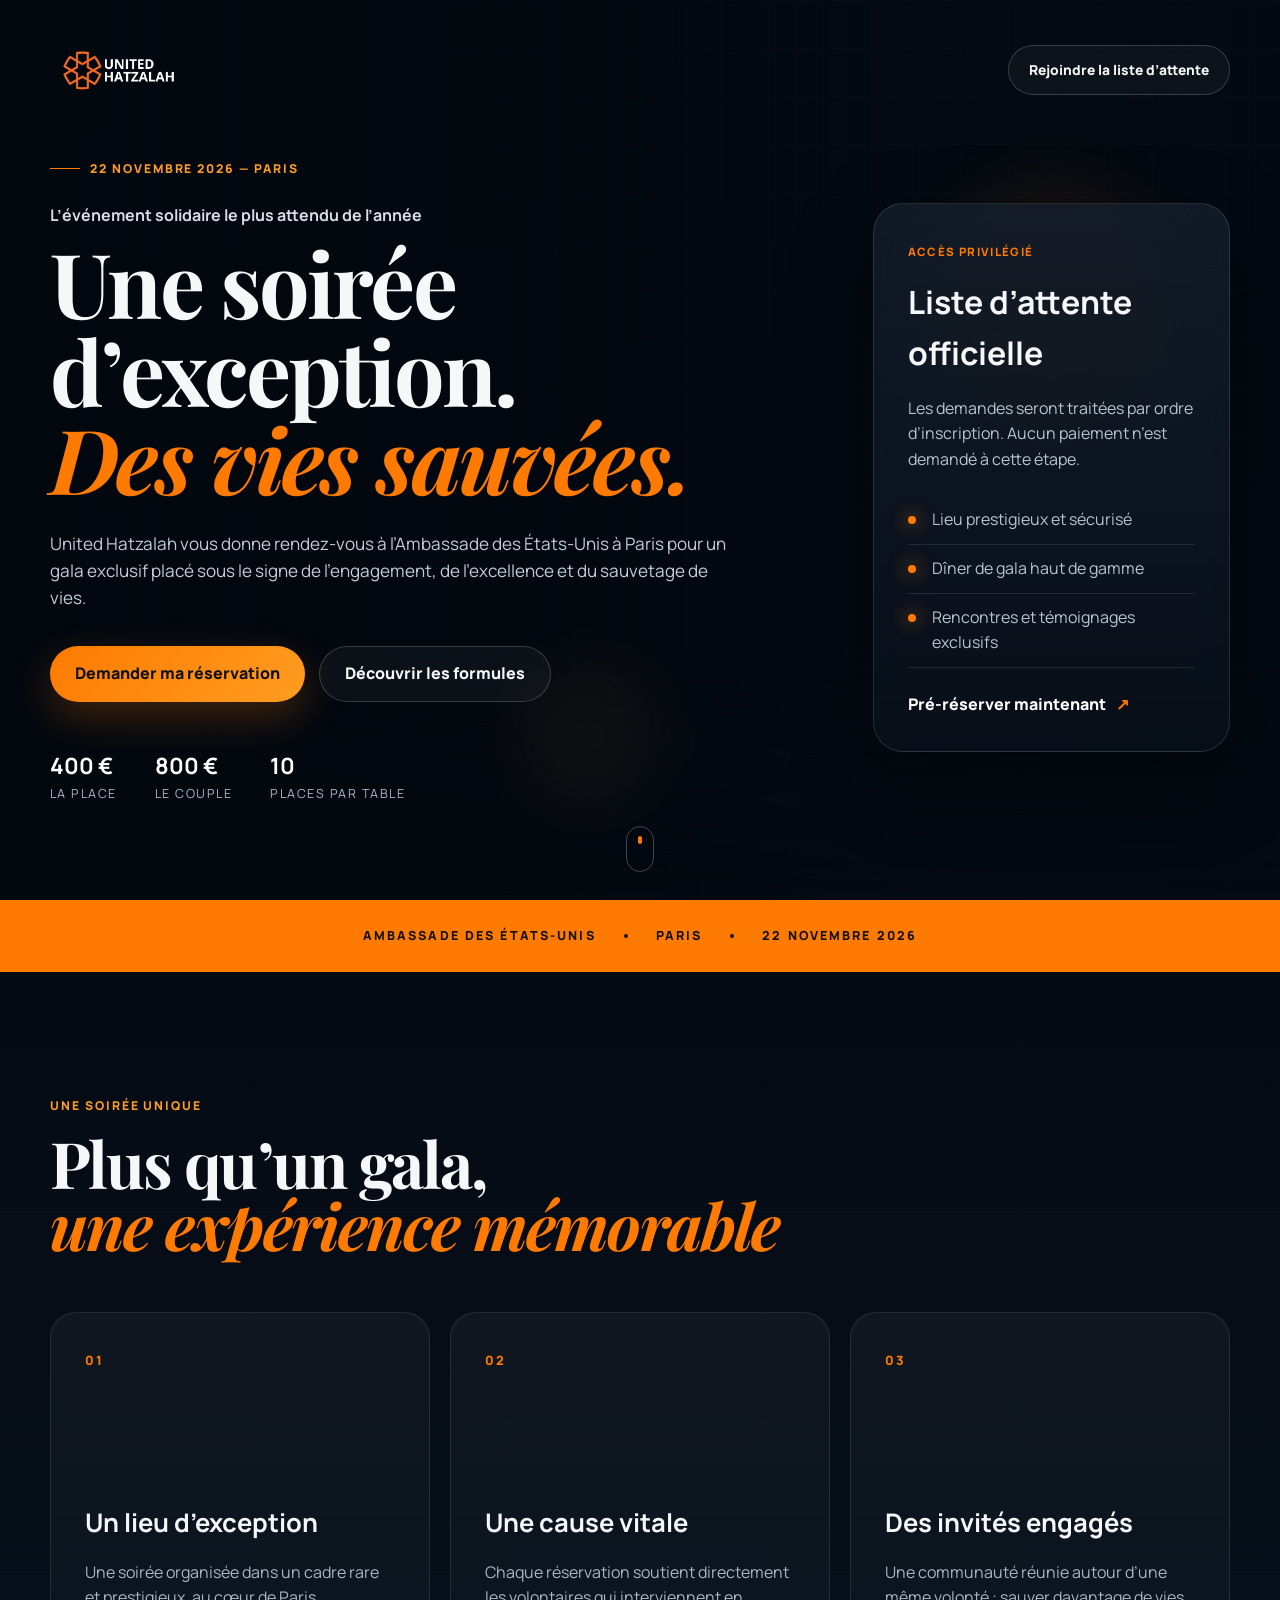
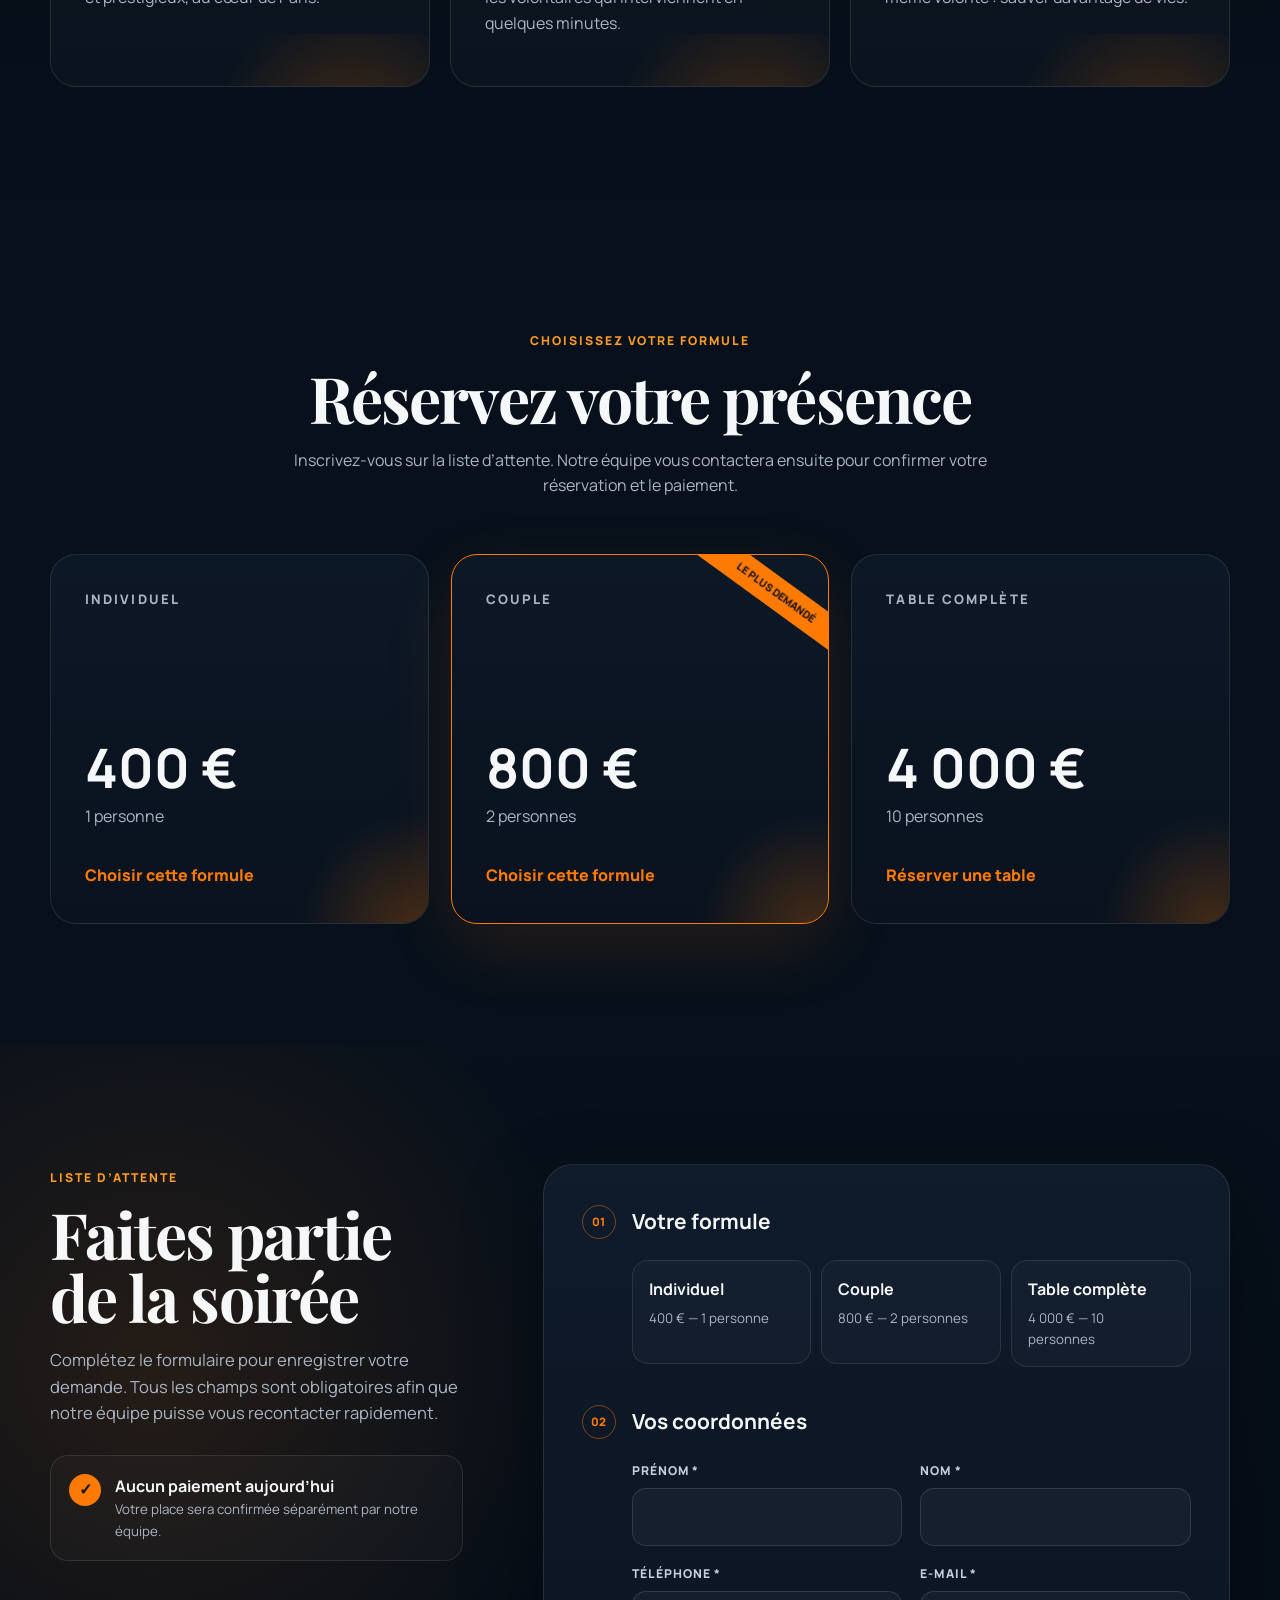
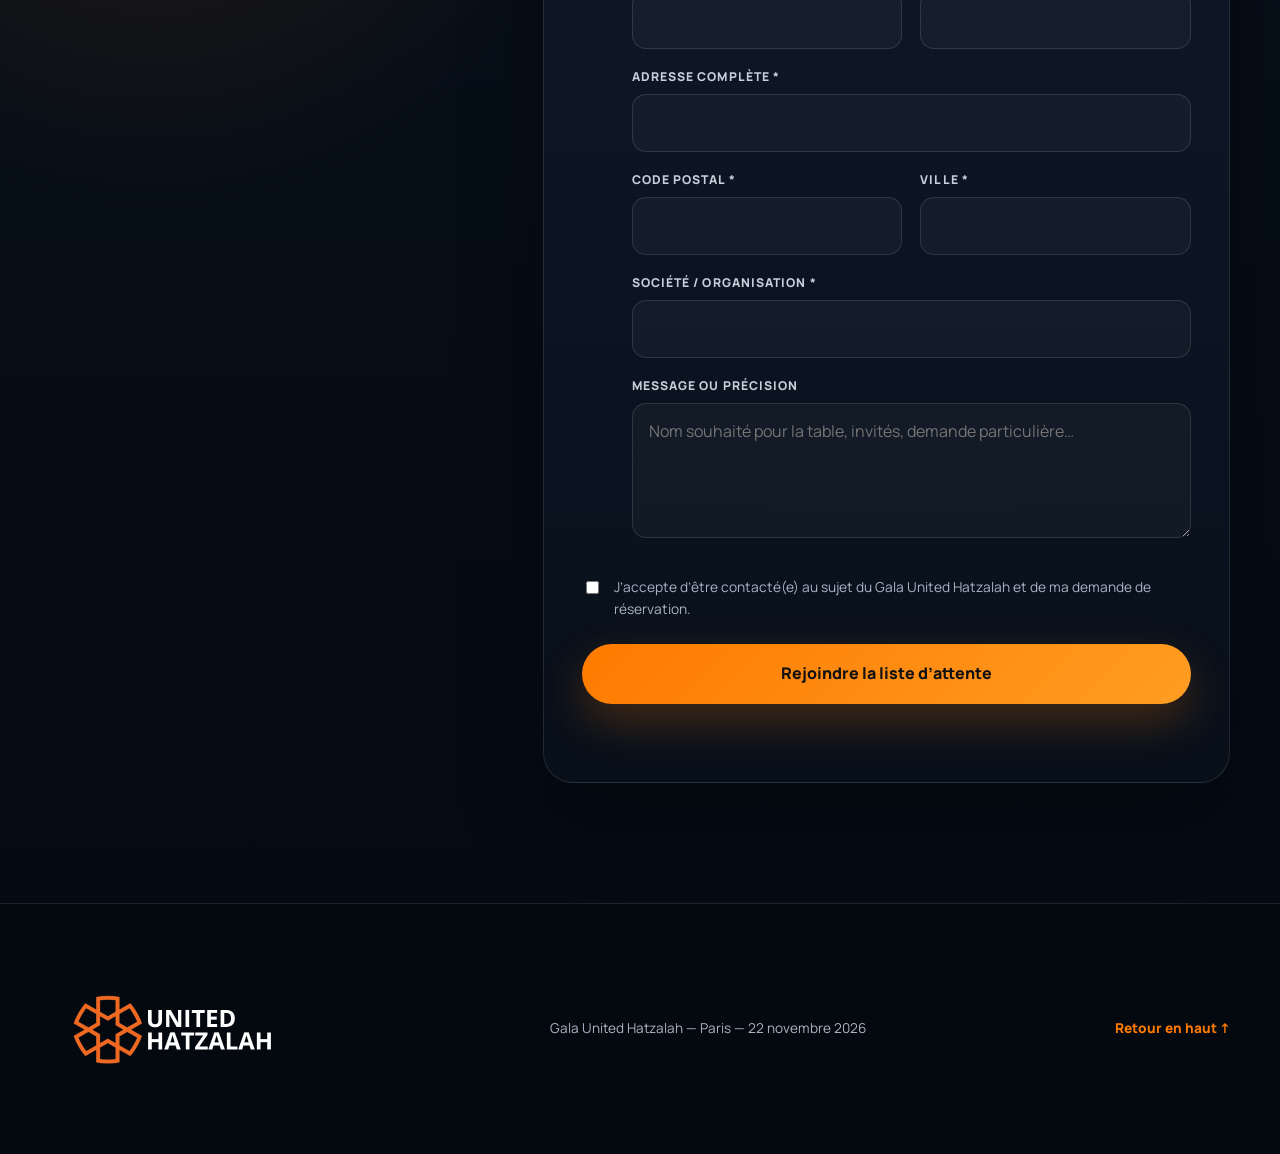
==== index.html @ a096dd58 "V1" ====
<!DOCTYPE html>
<html lang="fr">
<head>
  <meta charset="UTF-8">
  <meta name="viewport" content="width=device-width, initial-scale=1.0">
  <meta name="description" content="Liste d'attente officielle du Gala United Hatzalah, le 22 novembre 2026 à l'Ambassade des États-Unis à Paris.">
  <title>Gala United Hatzalah Paris — 22 novembre 2026</title>
  <link rel="preconnect" href="https://fonts.googleapis.com">
  <link rel="preconnect" href="https://fonts.gstatic.com" crossorigin>
  <link href="https://fonts.googleapis.com/css2?family=Manrope:wght@400;500;600;700;800&family=Playfair+Display:wght@600;700&display=swap" rel="stylesheet">
  <link rel="stylesheet" href="css/style.css">
</head>
<body>
  <div class="cursor-glow" aria-hidden="true"></div>

  <header class="site-header">
    <div class="container header-inner">
      <a class="brand" href="#top" aria-label="Retour en haut">
        <img src="assets/logo-gala-hatzalah.png" alt="United Hatzalah Gala Paris">
      </a>
      <a class="header-cta" href="#inscription">Rejoindre la liste d’attente</a>
    </div>
  </header>

  <main id="top">
    <section class="hero">
      <div class="hero-bg" aria-hidden="true"></div>
      <div class="hero-overlay" aria-hidden="true"></div>
      <div class="hero-orb orb-one" aria-hidden="true"></div>
      <div class="hero-orb orb-two" aria-hidden="true"></div>

      <div class="container hero-content">
        <div class="hero-copy reveal">
          <div class="eyebrow"><span></span> 22 NOVEMBRE 2026 — PARIS</div>
          <p class="hero-kicker">L’événement solidaire le plus attendu de l’année</p>
          <h1>Une soirée d’exception.<br><em>Des vies sauvées.</em></h1>
          <p class="hero-text">
            United Hatzalah vous donne rendez-vous à l’Ambassade des États-Unis à Paris
            pour un gala exclusif placé sous le signe de l’engagement, de l’excellence
            et du sauvetage de vies.
          </p>
          <div class="hero-actions">
            <a class="btn btn-primary magnetic" href="#inscription">Demander ma réservation</a>
            <a class="btn btn-ghost" href="#offres">Découvrir les formules</a>
          </div>
          <div class="hero-meta">
            <div><strong>400 €</strong><span>La place</span></div>
            <div><strong>800 €</strong><span>Le couple</span></div>
            <div><strong>10</strong><span>Places par table</span></div>
          </div>
        </div>

        <aside class="hero-card glass reveal delay-1">
          <span class="hero-card-label">Accès privilégié</span>
          <h2>Liste d’attente officielle</h2>
          <p>Les demandes seront traitées par ordre d’inscription. Aucun paiement n’est demandé à cette étape.</p>
          <ul>
            <li>Lieu prestigieux et sécurisé</li>
            <li>Dîner de gala haut de gamme</li>
            <li>Rencontres et témoignages exclusifs</li>
          </ul>
          <a href="#inscription" class="text-link">Pré-réserver maintenant <span>↗</span></a>
        </aside>
      </div>

      <a class="scroll-indicator" href="#experience" aria-label="Découvrir la suite">
        <span></span>
      </a>
    </section>

    <section class="prestige-strip">
      <div class="container prestige-grid">
        <span>AMBASSADE DES ÉTATS-UNIS</span>
        <i></i>
        <span>PARIS</span>
        <i></i>
        <span>22 NOVEMBRE 2026</span>
      </div>
    </section>

    <section id="experience" class="section experience">
      <div class="container">
        <div class="section-heading reveal">
          <span class="eyebrow">UNE SOIRÉE UNIQUE</span>
          <h2>Plus qu’un gala,<br><em>une expérience mémorable</em></h2>
        </div>

        <div class="experience-grid">
          <article class="experience-card reveal tilt-card">
            <span class="card-number">01</span>
            <h3>Un lieu d’exception</h3>
            <p>Une soirée organisée dans un cadre rare et prestigieux, au cœur de Paris.</p>
          </article>
          <article class="experience-card reveal delay-1 tilt-card">
            <span class="card-number">02</span>
            <h3>Une cause vitale</h3>
            <p>Chaque réservation soutient directement les volontaires qui interviennent en quelques minutes.</p>
          </article>
          <article class="experience-card reveal delay-2 tilt-card">
            <span class="card-number">03</span>
            <h3>Des invités engagés</h3>
            <p>Une communauté réunie autour d’une même volonté : sauver davantage de vies.</p>
          </article>
        </div>
      </div>
    </section>

    <section id="offres" class="section offers">
      <div class="container">
        <div class="section-heading centered reveal">
          <span class="eyebrow">CHOISISSEZ VOTRE FORMULE</span>
          <h2>Réservez votre présence</h2>
          <p>Inscrivez-vous sur la liste d’attente. Notre équipe vous contactera ensuite pour confirmer votre réservation et le paiement.</p>
        </div>

        <div class="pricing-grid">
          <button class="price-card reveal select-package" type="button" data-package="individuel">
            <span class="price-badge">Individuel</span>
            <strong>400 €</strong>
            <small>1 personne</small>
            <span class="price-action">Choisir cette formule</span>
          </button>

          <button class="price-card featured reveal delay-1 select-package" type="button" data-package="couple">
            <span class="popular">Le plus demandé</span>
            <span class="price-badge">Couple</span>
            <strong>800 €</strong>
            <small>2 personnes</small>
            <span class="price-action">Choisir cette formule</span>
          </button>

          <button class="price-card reveal delay-2 select-package" type="button" data-package="table">
            <span class="price-badge">Table complète</span>
            <strong>4 000 €</strong>
            <small>10 personnes</small>
            <span class="price-action">Réserver une table</span>
          </button>
        </div>
      </div>
    </section>

    <section id="inscription" class="section registration">
      <div class="container registration-grid">
        <div class="registration-copy reveal">
          <span class="eyebrow">LISTE D’ATTENTE</span>
          <h2>Faites partie de la soirée</h2>
          <p>Complétez le formulaire pour enregistrer votre demande. Tous les champs sont obligatoires afin que notre équipe puisse vous recontacter rapidement.</p>
          <div class="secure-note">
            <span>✓</span>
            <div>
              <strong>Aucun paiement aujourd’hui</strong>
              <small>Votre place sera confirmée séparément par notre équipe.</small>
            </div>
          </div>
        </div>

        <form id="waitlistForm" class="registration-form reveal delay-1" novalidate>
          <input type="hidden" name="dateInscription" id="dateInscription">

          <div class="form-section">
            <span class="form-step">01</span>
            <h3>Votre formule</h3>
            <div class="package-options">
              <label class="package-option">
                <input type="radio" name="formule" value="Individuel - 400€" data-key="individuel" required>
                <span><strong>Individuel</strong><small>400 € — 1 personne</small></span>
              </label>
              <label class="package-option">
                <input type="radio" name="formule" value="Couple - 800€" data-key="couple" required>
                <span><strong>Couple</strong><small>800 € — 2 personnes</small></span>
              </label>
              <label class="package-option">
                <input type="radio" name="formule" value="Table complète - 4000€" data-key="table" required>
                <span><strong>Table complète</strong><small>4 000 € — 10 personnes</small></span>
              </label>
            </div>
          </div>

          <div class="form-section">
            <span class="form-step">02</span>
            <h3>Vos coordonnées</h3>
            <div class="form-grid">
              <label class="field">
                <span>Prénom *</span>
                <input type="text" name="prenom" autocomplete="given-name" required>
              </label>
              <label class="field">
                <span>Nom *</span>
                <input type="text" name="nom" autocomplete="family-name" required>
              </label>
              <label class="field">
                <span>Téléphone *</span>
                <input type="tel" name="telephone" autocomplete="tel" required>
              </label>
              <label class="field">
                <span>E-mail *</span>
                <input type="email" name="email" autocomplete="email" required>
              </label>
              <label class="field full">
                <span>Adresse complète *</span>
                <input type="text" name="adresse" autocomplete="street-address" required>
              </label>
              <label class="field">
                <span>Code postal *</span>
                <input type="text" name="codePostal" inputmode="numeric" autocomplete="postal-code" required>
              </label>
              <label class="field">
                <span>Ville *</span>
                <input type="text" name="ville" autocomplete="address-level2" required>
              </label>
              <label class="field full">
                <span>Société / organisation *</span>
                <input type="text" name="societe" required>
              </label>
              <label class="field full">
                <span>Message ou précision </span>
                <textarea name="message" rows="4" placeholder="Nom souhaité pour la table, invités, demande particulière…"></textarea>
              </label>
            </div>
          </div>

          <label class="consent">
            <input type="checkbox" name="consentement" value="Oui" required>
            <span>J’accepte d’être contacté(e) au sujet du Gala United Hatzalah et de ma demande de réservation.</span>
          </label>

          <button class="submit-btn magnetic" type="submit">
            <span class="submit-text">Rejoindre la liste d’attente</span>
            <span class="submit-loader" aria-hidden="true"></span>
          </button>

          <p class="form-status" id="formStatus" role="status" aria-live="polite"></p>
        </form>
      </div>
    </section>
  </main>

  <footer class="site-footer">
    <div class="container footer-inner">
      <img src="assets/logo-gala-hatzalah.png" alt="United Hatzalah Gala Paris">
      <p>Gala United Hatzalah — Paris — 22 novembre 2026</p>
      <a href="#top">Retour en haut ↑</a>
    </div>
  </footer>

  <script src="js/app.js"></script>
</body>
</html>
---- css/style.css ----
:root{
  --bg:#050b14;
  --bg-soft:#0a1320;
  --panel:#0d1724;
  --panel-2:#101c2c;
  --text:#f6f7f9;
  --muted:#aab5c4;
  --line:rgba(255,255,255,.10);
  --orange:#ff7a00;
  --orange-light:#ff9d22;
  --orange-glow:rgba(255,122,0,.24);
  --white:#fff;
  --shadow:0 30px 80px rgba(0,0,0,.36);
  --radius:26px;
  --container:min(1180px, calc(100% - 40px));
}

*{box-sizing:border-box}
html{scroll-behavior:smooth}
body{
  margin:0;
  background:var(--bg);
  color:var(--text);
  font-family:"Manrope",sans-serif;
  line-height:1.6;
  overflow-x:hidden;
}
body::before{
  content:"";
  position:fixed;
  inset:0;
  pointer-events:none;
  background-image:linear-gradient(rgba(255,255,255,.018) 1px,transparent 1px),linear-gradient(90deg,rgba(255,255,255,.018) 1px,transparent 1px);
  background-size:48px 48px;
  mask-image:linear-gradient(to bottom,black,transparent 75%);
  z-index:-1;
}
a{color:inherit;text-decoration:none}
button,input,textarea{font:inherit}
button{cursor:pointer}
img{max-width:100%;display:block}
.container{width:var(--container);margin-inline:auto}

.cursor-glow{
  width:340px;height:340px;border-radius:50%;
  background:radial-gradient(circle,rgba(255,122,0,.12),transparent 68%);
  position:fixed;transform:translate(-50%,-50%);
  pointer-events:none;z-index:0;opacity:.7;
}

.site-header{
  position:fixed;top:0;left:0;width:100%;
  z-index:50;
  border-bottom:1px solid transparent;
  transition:.35s ease;
}
.site-header.scrolled{
  background:rgba(5,11,20,.78);
  backdrop-filter:blur(18px);
  border-color:var(--line);
}
.header-inner{
  min-height:92px;
  display:flex;align-items:center;justify-content:space-between;
}
.brand img{width:140px;height:auto}
.header-cta{
  padding:13px 20px;border:1px solid rgba(255,255,255,.18);
  border-radius:999px;font-size:.86rem;font-weight:800;
  background:rgba(255,255,255,.04);
  transition:.25s ease;
}
.header-cta:hover{border-color:var(--orange);color:var(--orange);transform:translateY(-2px)}

.hero{
  min-height:100svh;
  position:relative;
  display:grid;align-items:center;
  padding:145px 0 90px;
  overflow:hidden;
}
.hero-bg{
  position:absolute;inset:0;
  background:url("../assets/hero-gala-paris.png") center/cover no-repeat;
  transform:scale(1.035);
  animation:heroZoom 16s ease-in-out infinite alternate;
}
.hero-overlay{
  position:absolute;inset:0;
  background:
    linear-gradient(90deg,rgba(3,8,15,.97) 0%,rgba(3,8,15,.88) 40%,rgba(3,8,15,.30) 74%,rgba(3,8,15,.42) 100%),
    linear-gradient(0deg,var(--bg) 0%,transparent 28%);
}
.hero-content{
  position:relative;z-index:2;
  display:grid;grid-template-columns:minmax(0,1.35fr) minmax(320px,.65fr);
  gap:80px;align-items:center;
}
.eyebrow{
  display:inline-flex;align-items:center;gap:10px;
  color:var(--orange-light);font-weight:800;letter-spacing:.16em;
  font-size:.76rem;text-transform:uppercase;
}
.eyebrow span{width:30px;height:1px;background:var(--orange)}
.hero-kicker{margin:24px 0 10px;color:#d7dee7;font-weight:700}
.hero h1,.section-heading h2,.registration-copy h2{
  font-family:"Playfair Display",serif;
  font-weight:700;line-height:.98;letter-spacing:-.03em;
}
.hero h1{
  font-size:clamp(3.7rem,7vw,7.8rem);
  margin:0;max-width:980px;
}
.hero h1 em,.section-heading h2 em{color:var(--orange);font-style:italic}
.hero-text{max-width:690px;color:#c3ccd7;font-size:1.07rem;margin:28px 0 34px}
.hero-actions{display:flex;gap:14px;flex-wrap:wrap}
.btn{
  min-height:56px;padding:0 25px;border-radius:999px;
  display:inline-flex;align-items:center;justify-content:center;
  font-weight:800;transition:.28s ease;
}
.btn-primary{
  background:linear-gradient(135deg,var(--orange),var(--orange-light));
  color:#111;box-shadow:0 15px 40px var(--orange-glow);
}
.btn-primary:hover{transform:translateY(-3px);box-shadow:0 22px 55px rgba(255,122,0,.35)}
.btn-ghost{border:1px solid rgba(255,255,255,.18);background:rgba(255,255,255,.04)}
.btn-ghost:hover{border-color:rgba(255,255,255,.5);background:rgba(255,255,255,.08)}
.hero-meta{display:flex;gap:38px;margin-top:46px;flex-wrap:wrap}
.hero-meta div{display:flex;flex-direction:column}
.hero-meta strong{font-size:1.4rem;color:#fff}
.hero-meta span{font-size:.78rem;text-transform:uppercase;letter-spacing:.12em;color:var(--muted)}

.glass{
  background:linear-gradient(180deg,rgba(20,31,45,.78),rgba(9,17,28,.72));
  border:1px solid rgba(255,255,255,.12);
  box-shadow:var(--shadow);
  backdrop-filter:blur(18px);
}
.hero-card{padding:34px;border-radius:30px;transform:translateY(20px)}
.hero-card-label{
  color:var(--orange);font-weight:800;letter-spacing:.12em;
  text-transform:uppercase;font-size:.72rem
}
.hero-card h2{font-size:2rem;margin:14px 0 12px}
.hero-card p,.hero-card li{color:#b9c3cf}
.hero-card ul{padding:0;margin:24px 0;list-style:none}
.hero-card li{padding:11px 0 11px 24px;border-bottom:1px solid var(--line);position:relative}
.hero-card li::before{content:"";position:absolute;left:0;top:20px;width:8px;height:8px;background:var(--orange);border-radius:50%;box-shadow:0 0 18px var(--orange)}
.text-link{display:inline-flex;gap:10px;color:#fff;font-weight:800}
.text-link span{color:var(--orange)}

.scroll-indicator{
  position:absolute;left:50%;bottom:28px;z-index:3;
  width:28px;height:46px;border:1px solid rgba(255,255,255,.25);
  border-radius:999px;transform:translateX(-50%);
}
.scroll-indicator span{
  width:4px;height:8px;background:var(--orange);border-radius:99px;
  position:absolute;left:50%;top:9px;transform:translateX(-50%);
  animation:scrollDot 1.8s infinite;
}
.hero-orb{position:absolute;border-radius:50%;filter:blur(30px);opacity:.45}
.orb-one{width:250px;height:250px;background:rgba(255,122,0,.16);right:8%;top:20%;animation:float 7s ease-in-out infinite}
.orb-two{width:150px;height:150px;background:rgba(255,170,70,.10);left:40%;bottom:10%;animation:float 9s ease-in-out infinite reverse}

.prestige-strip{
  background:var(--orange);color:#111;
  position:relative;z-index:4;
}
.prestige-grid{
  min-height:72px;display:flex;align-items:center;justify-content:center;
  gap:28px;font-weight:900;font-size:.78rem;letter-spacing:.17em;
}
.prestige-grid i{width:4px;height:4px;background:#111;border-radius:50%}

.section{padding:120px 0}
.section-heading{max-width:760px;margin-bottom:55px}
.section-heading.centered{text-align:center;margin-inline:auto}
.section-heading h2,.registration-copy h2{
  font-size:clamp(2.8rem,5vw,5rem);
  margin:14px 0 18px;
}
.section-heading p{color:var(--muted);max-width:700px;margin-inline:auto}

.experience{background:linear-gradient(180deg,var(--bg),#07101b)}
.experience-grid{display:grid;grid-template-columns:repeat(3,1fr);gap:20px}
.experience-card{
  min-height:330px;padding:34px;border-radius:var(--radius);
  border:1px solid var(--line);
  background:linear-gradient(180deg,rgba(255,255,255,.045),rgba(255,255,255,.018));
  position:relative;overflow:hidden;
  transform-style:preserve-3d;
  transition:transform .18s ease,border-color .3s ease;
}
.experience-card::after{
  content:"";position:absolute;inset:auto -30% -45% 30%;height:220px;
  background:radial-gradient(circle,var(--orange-glow),transparent 65%);
}
.experience-card:hover{border-color:rgba(255,122,0,.45)}
.card-number{color:var(--orange);font-weight:900;font-size:.8rem;letter-spacing:.14em}
.experience-card h3{font-size:1.6rem;margin:130px 0 12px}
.experience-card p{color:var(--muted)}

.offers{background:#07101b}
.pricing-grid{display:grid;grid-template-columns:repeat(3,1fr);gap:22px;align-items:stretch}
.price-card{
  min-height:370px;padding:34px;border-radius:var(--radius);
  border:1px solid var(--line);color:var(--text);
  background:linear-gradient(180deg,#0d1826,#09121e);
  display:flex;flex-direction:column;align-items:flex-start;text-align:left;
  position:relative;overflow:hidden;transition:.35s ease;
}
.price-card::before{
  content:"";position:absolute;width:230px;height:230px;border-radius:50%;
  right:-100px;bottom:-120px;background:radial-gradient(circle,var(--orange-glow),transparent 70%);
}
.price-card:hover{transform:translateY(-10px);border-color:rgba(255,122,0,.45)}
.price-card.featured{
  border-color:var(--orange);
  box-shadow:0 24px 70px rgba(255,122,0,.12);
}
.price-badge{color:var(--muted);font-size:.82rem;text-transform:uppercase;letter-spacing:.16em;font-weight:800}
.price-card strong{font-size:3.4rem;margin-top:auto;line-height:1}
.price-card small{color:var(--muted);font-size:1rem;margin-top:9px}
.price-action{margin-top:34px;color:var(--orange);font-weight:800}
.popular{
  position:absolute;top:22px;right:-40px;transform:rotate(36deg);
  width:185px;text-align:center;padding:7px;background:var(--orange);color:#111;
  font-size:.66rem;font-weight:900;text-transform:uppercase;
}

.registration{position:relative;background:linear-gradient(180deg,#07101b,#050b14)}
.registration::before{
  content:"";position:absolute;inset:0;
  background:radial-gradient(circle at 12% 22%,rgba(255,122,0,.12),transparent 28%);
  pointer-events:none;
}
.registration-grid{
  display:grid;grid-template-columns:.75fr 1.25fr;gap:80px;align-items:start;position:relative;
}
.registration-copy{position:sticky;top:135px}
.registration-copy p{color:var(--muted);font-size:1.04rem}
.secure-note{
  display:flex;gap:14px;padding:18px;margin-top:28px;
  border:1px solid var(--line);border-radius:18px;background:rgba(255,255,255,.025)
}
.secure-note>span{
  flex:0 0 32px;height:32px;border-radius:50%;display:grid;place-items:center;
  color:#111;background:var(--orange);font-weight:900
}
.secure-note div{display:flex;flex-direction:column}
.secure-note small{color:var(--muted)}

.registration-form{
  border:1px solid var(--line);border-radius:30px;padding:38px;
  background:linear-gradient(180deg,rgba(16,28,44,.94),rgba(8,16,27,.96));
  box-shadow:var(--shadow);
}
.form-section{position:relative;padding-left:50px;margin-bottom:38px}
.form-step{
  position:absolute;left:0;top:0;width:34px;height:34px;border-radius:50%;
  border:1px solid rgba(255,122,0,.45);display:grid;place-items:center;
  color:var(--orange);font-size:.72rem;font-weight:900
}
.form-section h3{margin:2px 0 22px;font-size:1.3rem}
.package-options{display:grid;grid-template-columns:repeat(3,1fr);gap:10px}
.package-option{position:relative;cursor:pointer}
.package-option input{position:absolute;opacity:0;pointer-events:none}
.package-option span{
  min-height:104px;padding:16px;border-radius:16px;border:1px solid var(--line);
  background:rgba(255,255,255,.025);display:flex;flex-direction:column;
  transition:.25s ease;
}
.package-option small{color:var(--muted);margin-top:5px}
.package-option input:checked+span{
  border-color:var(--orange);background:rgba(255,122,0,.08);
  box-shadow:0 0 0 3px rgba(255,122,0,.08);
}
.form-grid{display:grid;grid-template-columns:1fr 1fr;gap:18px}
.field{display:flex;flex-direction:column;gap:8px}
.field.full{grid-column:1/-1}
.field span{font-size:.76rem;letter-spacing:.09em;text-transform:uppercase;color:#c6cfda;font-weight:800}
.field input,.field textarea{
  width:100%;border:1px solid rgba(255,255,255,.12);
  border-radius:14px;background:rgba(255,255,255,.035);color:#fff;
  padding:15px 16px;outline:none;transition:.25s ease;
}
.field input:focus,.field textarea:focus{
  border-color:var(--orange);box-shadow:0 0 0 4px rgba(255,122,0,.08);
}
.field textarea{resize:vertical}
.field input.invalid,.field textarea.invalid{border-color:#ff4d57}
.consent{display:flex;align-items:flex-start;gap:12px;color:var(--muted);font-size:.86rem;margin:8px 0 24px}
.consent input{margin-top:5px;accent-color:var(--orange)}
.submit-btn{
  border:0;width:100%;min-height:60px;border-radius:999px;
  background:linear-gradient(135deg,var(--orange),var(--orange-light));
  color:#111;font-weight:900;position:relative;
  box-shadow:0 18px 45px var(--orange-glow);transition:.28s ease;
}
.submit-btn:hover{transform:translateY(-3px);box-shadow:0 24px 58px rgba(255,122,0,.36)}
.submit-btn.loading .submit-text{opacity:0}
.submit-loader{
  width:22px;height:22px;border:3px solid rgba(0,0,0,.25);border-top-color:#111;
  border-radius:50%;position:absolute;left:50%;top:50%;transform:translate(-50%,-50%);
  opacity:0;animation:spin .8s linear infinite
}
.submit-btn.loading .submit-loader{opacity:1}
.form-status{min-height:24px;text-align:center;margin:16px 0 0;font-weight:700}
.form-status.success{color:#69dc9a}
.form-status.error{color:#ff747d}

.site-footer{border-top:1px solid var(--line);background:#040910}
.footer-inner{
  min-height:170px;display:flex;align-items:center;justify-content:space-between;gap:30px;
  color:var(--muted);font-size:.85rem
}
.footer-inner img{width:250px}
.footer-inner a{color:var(--orange);font-weight:800}

.reveal{opacity:0;transform:translateY(34px);transition:opacity .8s ease,transform .8s ease}
.reveal.visible{opacity:1;transform:none}
.delay-1{transition-delay:.12s}
.delay-2{transition-delay:.24s}

@keyframes heroZoom{from{transform:scale(1.035)}to{transform:scale(1.09)}}
@keyframes float{0%,100%{transform:translateY(0)}50%{transform:translateY(-24px)}}
@keyframes scrollDot{0%{opacity:0;transform:translate(-50%,0)}30%{opacity:1}100%{opacity:0;transform:translate(-50%,20px)}}
@keyframes spin{to{transform:translate(-50%,-50%) rotate(360deg)}}

@media (max-width: 980px){
  .hero-content,.registration-grid{grid-template-columns:1fr}
  .hero{padding-top:130px}
  .hero-card{max-width:560px}
  .experience-grid,.pricing-grid{grid-template-columns:1fr}
  .registration-copy{position:static}
  .package-options{grid-template-columns:1fr}
}
@media (max-width: 720px){
  :root{--container:min(100% - 24px,1180px)}
  .site-header .header-cta{display:none}
  .brand img{width:220px}
  .header-inner{min-height:78px}
  .hero{padding:115px 0 75px}
  .hero h1{font-size:clamp(3.1rem,16vw,5.2rem)}
  .hero-actions{flex-direction:column;align-items:stretch}
  .btn{width:100%}
  .hero-meta{gap:20px}
  .hero-card{padding:25px}
  .prestige-grid{min-height:94px;flex-wrap:wrap;gap:12px 18px;padding:16px 0;text-align:center}
  .section{padding:88px 0}
  .experience-card{min-height:280px}
  .registration-form{padding:24px 18px;border-radius:22px}
  .form-section{padding-left:0}
  .form-step{position:static;margin-bottom:14px}
  .form-grid{grid-template-columns:1fr}
  .footer-inner{padding:34px 0;flex-direction:column;text-align:center}
  .cursor-glow{display:none}
}
@media (prefers-reduced-motion:reduce){
  *{scroll-behavior:auto!important;animation:none!important;transition:none!important}
}
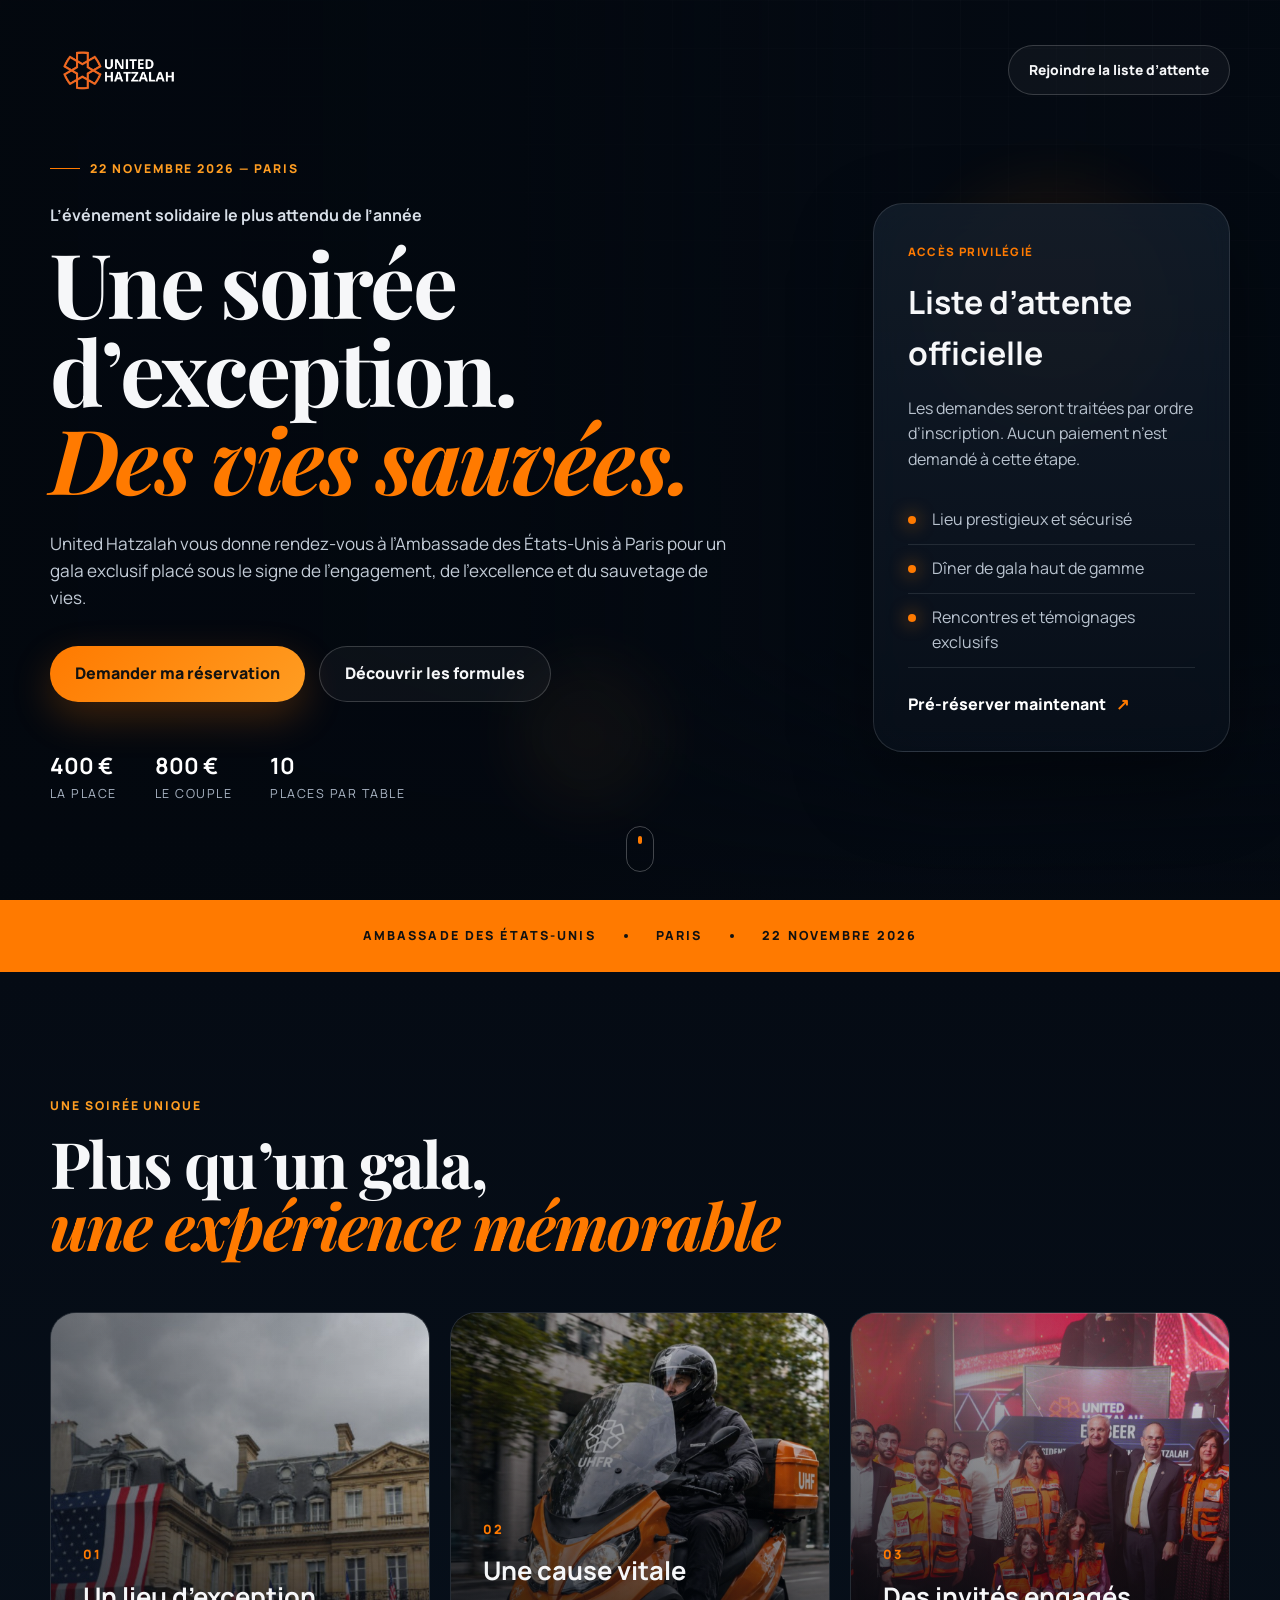
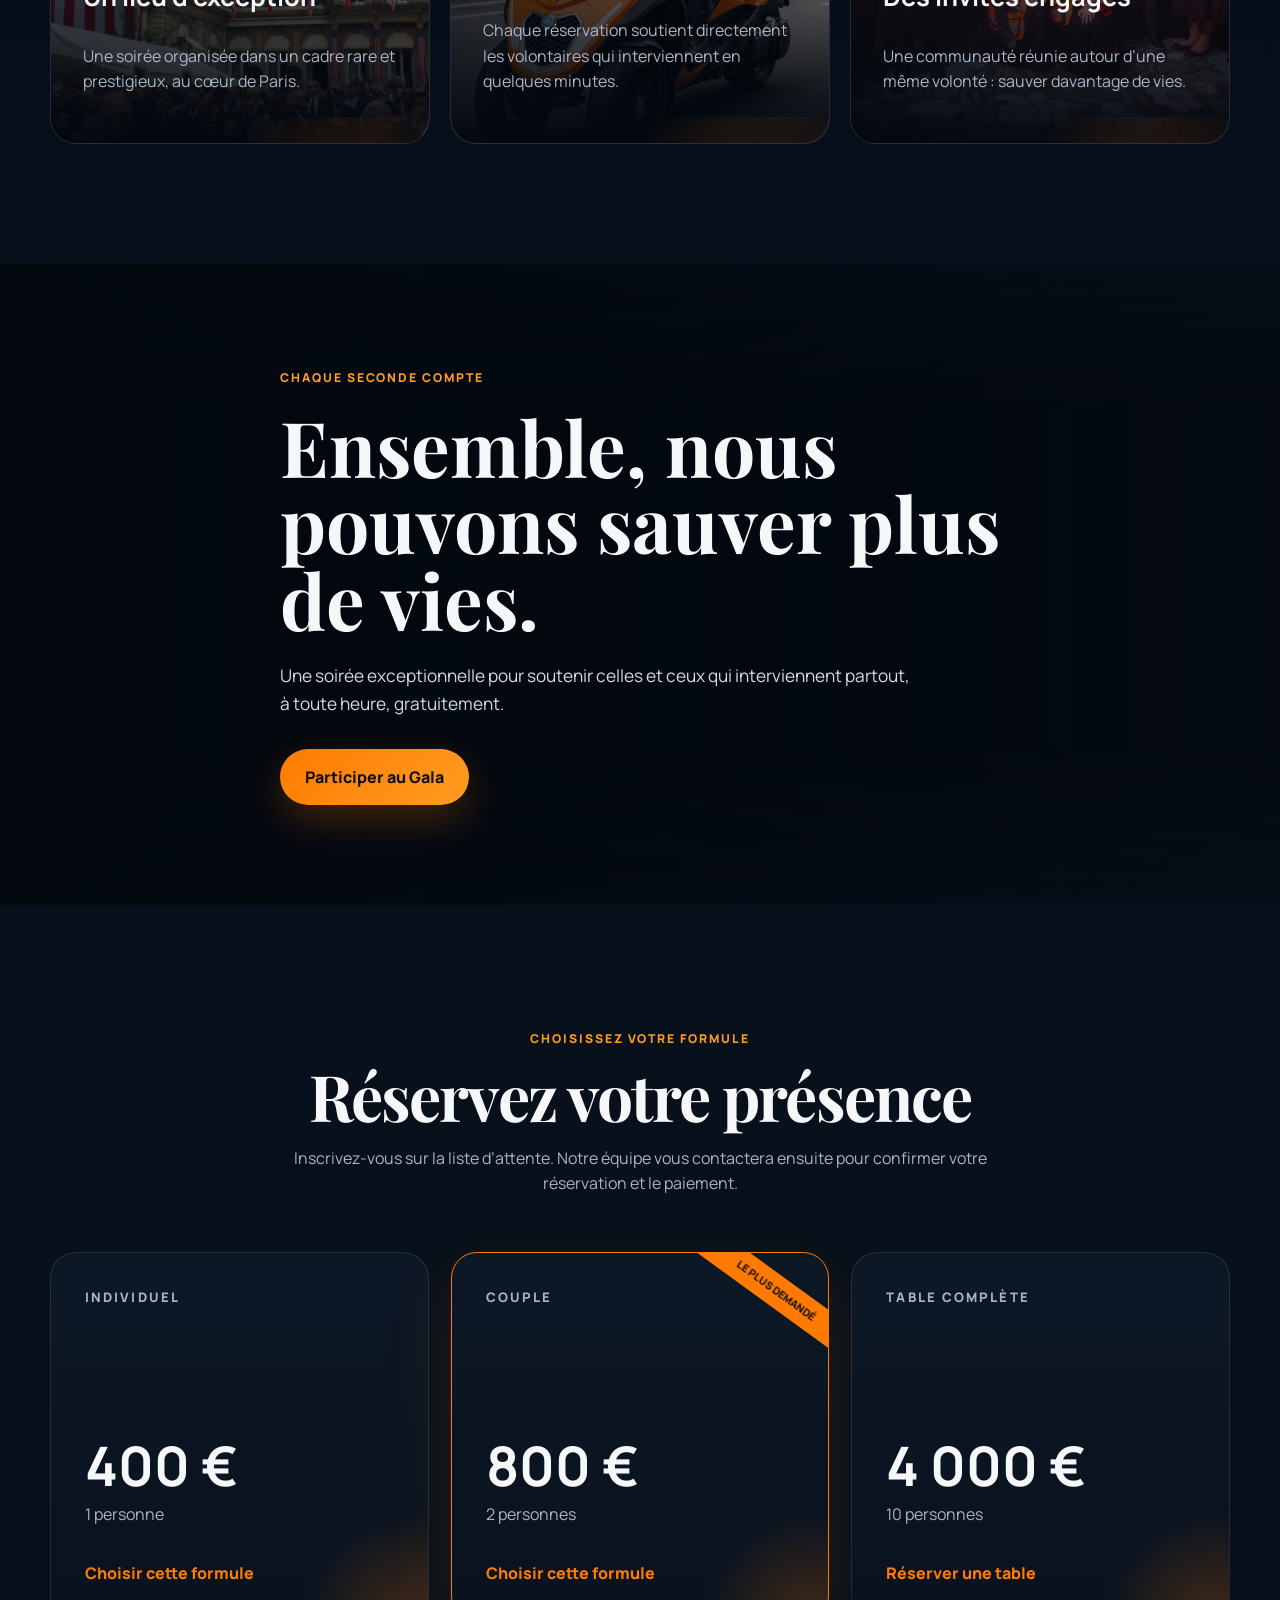
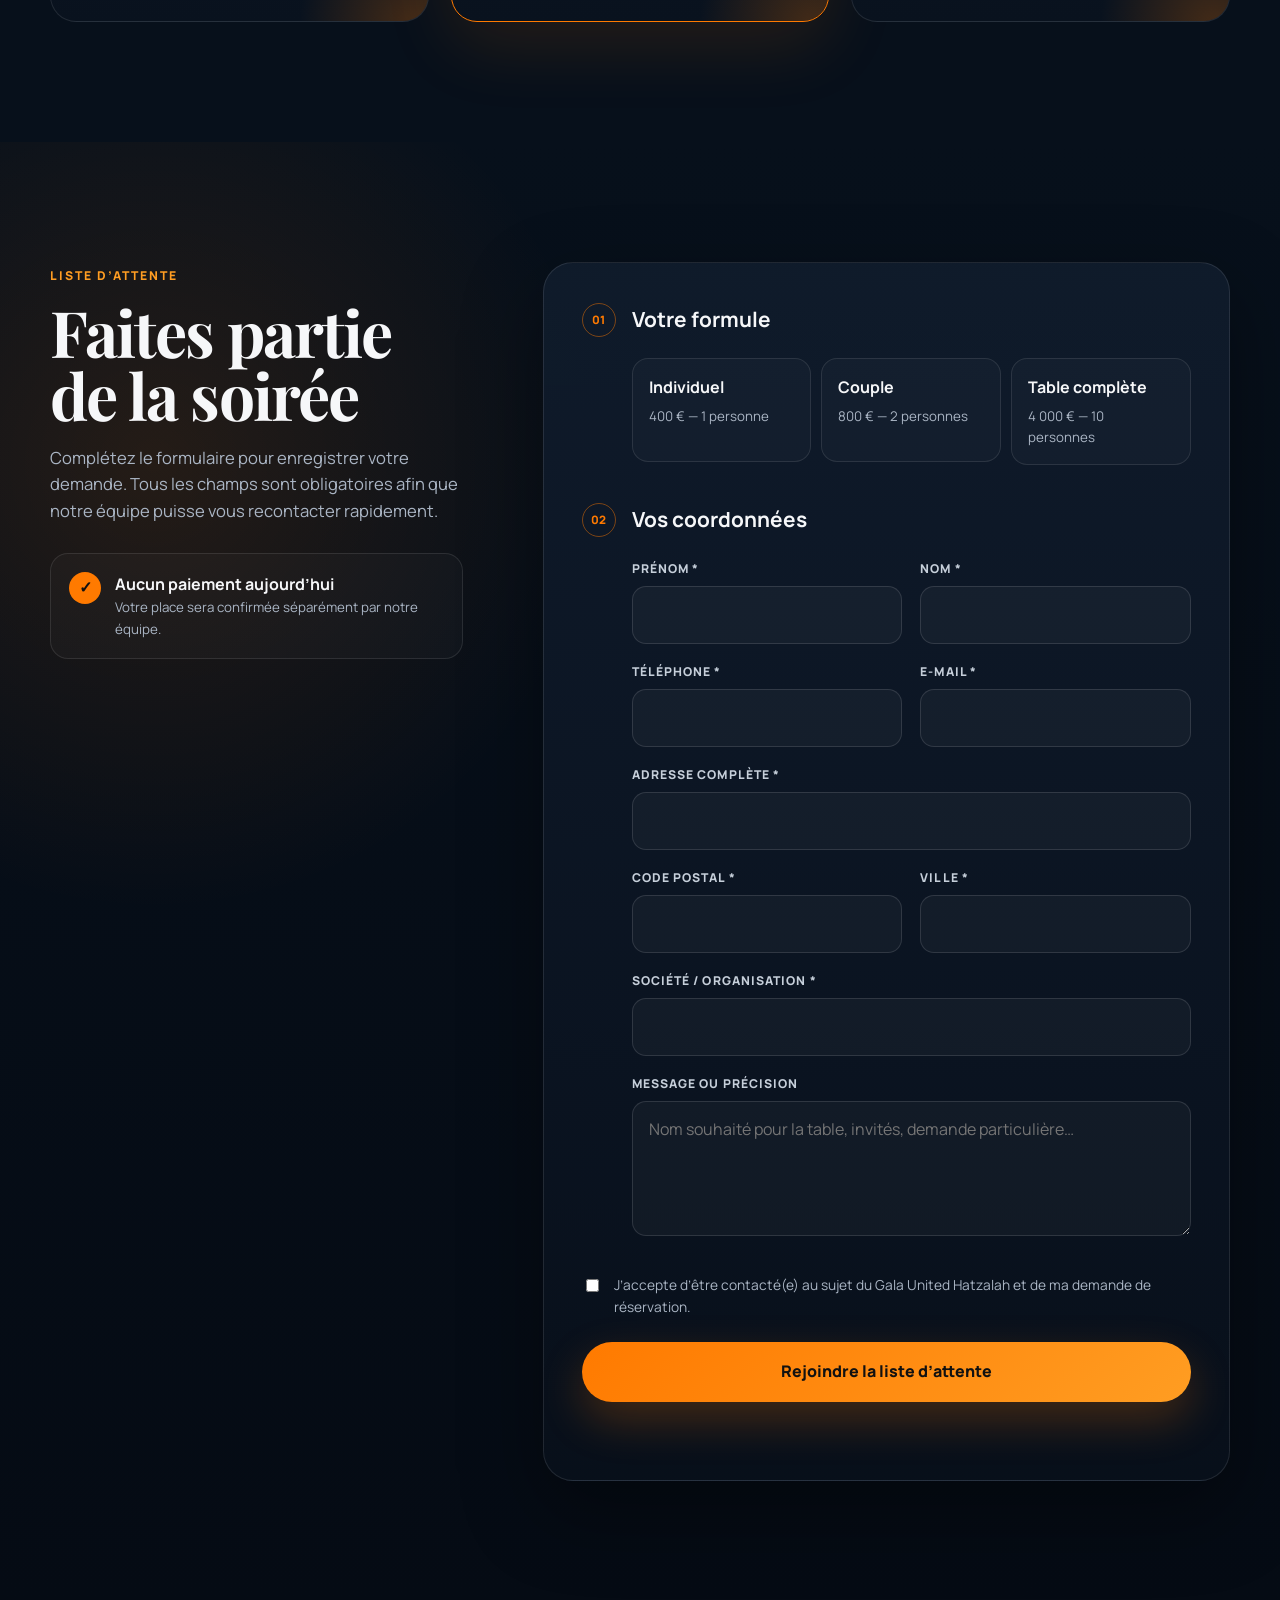
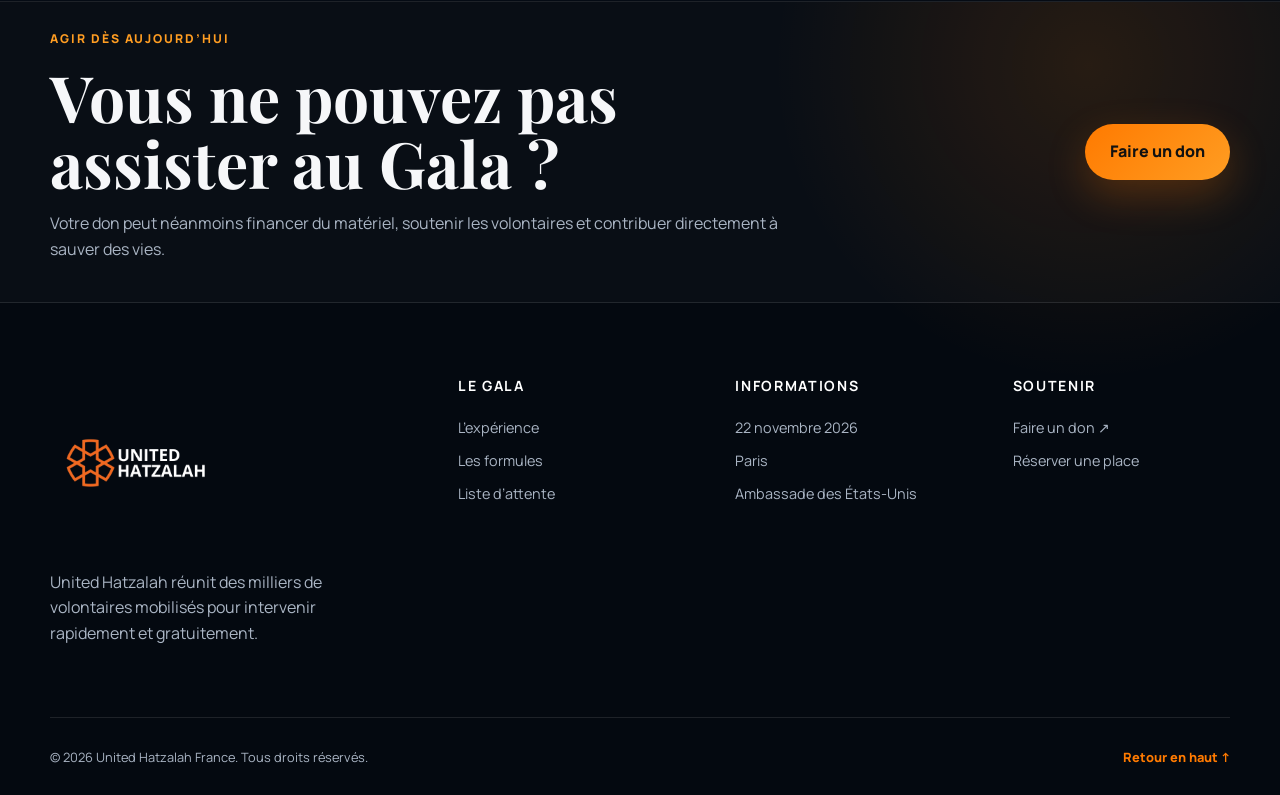
==== commit 85d6efce: "V2" ====
--- a/index.html
+++ b/index.html
@@ -87,21 +87,45 @@
 
         <div class="experience-grid">
           <article class="experience-card reveal tilt-card">
-            <span class="card-number">01</span>
-            <h3>Un lieu d’exception</h3>
-            <p>Une soirée organisée dans un cadre rare et prestigieux, au cœur de Paris.</p>
+            <img class="experience-photo" src="assets/lieu-exception.jpg" alt="Lieu prestigieux du Gala United Hatzalah">
+            <div class="experience-shade"></div>
+            <div class="experience-content">
+              <span class="card-number">01</span>
+              <h3>Un lieu d’exception</h3>
+              <p>Une soirée organisée dans un cadre rare et prestigieux, au cœur de Paris.</p>
+            </div>
           </article>
+
           <article class="experience-card reveal delay-1 tilt-card">
-            <span class="card-number">02</span>
-            <h3>Une cause vitale</h3>
-            <p>Chaque réservation soutient directement les volontaires qui interviennent en quelques minutes.</p>
+            <img class="experience-photo" src="assets/cause-vitale.jpg" alt="Volontaires de United Hatzalah en intervention">
+            <div class="experience-shade"></div>
+            <div class="experience-content">
+              <span class="card-number">02</span>
+              <h3>Une cause vitale</h3>
+              <p>Chaque réservation soutient directement les volontaires qui interviennent en quelques minutes.</p>
+            </div>
           </article>
+
           <article class="experience-card reveal delay-2 tilt-card">
-            <span class="card-number">03</span>
-            <h3>Des invités engagés</h3>
-            <p>Une communauté réunie autour d’une même volonté : sauver davantage de vies.</p>
+            <img class="experience-photo" src="assets/invites-engages.jpg" alt="Invités réunis lors d’un événement de soutien">
+            <div class="experience-shade"></div>
+            <div class="experience-content">
+              <span class="card-number">03</span>
+              <h3>Des invités engagés</h3>
+              <p>Une communauté réunie autour d’une même volonté : sauver davantage de vies.</p>
+            </div>
           </article>
         </div>
+      </div>
+    </section>
+
+    <section class="impact-banner">
+      <div class="impact-banner-overlay"></div>
+      <div class="container impact-banner-content reveal">
+        <span class="eyebrow">CHAQUE SECONDE COMPTE</span>
+        <h2>Ensemble, nous pouvons sauver plus de vies.</h2>
+        <p>Une soirée exceptionnelle pour soutenir celles et ceux qui interviennent partout, à toute heure, gratuitement.</p>
+        <a href="#inscription" class="btn btn-primary magnetic">Participer au Gala</a>
       </div>
     </section>
 
@@ -188,6 +212,23 @@
                 <span>Nom *</span>
                 <input type="text" name="nom" autocomplete="family-name" required>
               </label>
+
+              <div class="guest-two-panel full" id="guestTwoPanel" hidden>
+                <div class="guest-two-heading">
+                  <span>Deuxième invité</span>
+                  <small>Ces informations sont obligatoires pour la formule couple.</small>
+                </div>
+                <div class="guest-two-grid">
+                  <label class="field">
+                    <span>Prénom du deuxième invité *</span>
+                    <input type="text" name="prenomInvite2" id="prenomInvite2" autocomplete="off">
+                  </label>
+                  <label class="field">
+                    <span>Nom du deuxième invité *</span>
+                    <input type="text" name="nomInvite2" id="nomInvite2" autocomplete="off">
+                  </label>
+                </div>
+              </div>
               <label class="field">
                 <span>Téléphone *</span>
                 <input type="tel" name="telephone" autocomplete="tel" required>
@@ -213,7 +254,7 @@
                 <input type="text" name="societe" required>
               </label>
               <label class="field full">
-                <span>Message ou précision </span>
+                <span>Message ou précision</span>
                 <textarea name="message" rows="4" placeholder="Nom souhaité pour la table, invités, demande particulière…"></textarea>
               </label>
             </div>
@@ -236,9 +277,48 @@
   </main>
 
   <footer class="site-footer">
-    <div class="container footer-inner">
-      <img src="assets/logo-gala-hatzalah.png" alt="United Hatzalah Gala Paris">
-      <p>Gala United Hatzalah — Paris — 22 novembre 2026</p>
+    <div class="footer-top">
+      <div class="container footer-cta">
+        <div>
+          <span class="eyebrow">AGIR DÈS AUJOURD’HUI</span>
+          <h2>Vous ne pouvez pas assister au Gala ?</h2>
+          <p>Votre don peut néanmoins financer du matériel, soutenir les volontaires et contribuer directement à sauver des vies.</p>
+        </div>
+        <a class="btn btn-primary footer-donate" href="https://www.allodons.fr/hatzalah/categories/urgence-sauvez-des-vies-en-israel" target="_blank" rel="noopener">
+          Faire un don
+        </a>
+      </div>
+    </div>
+
+    <div class="container footer-main">
+      <div class="footer-brand">
+        <img src="assets/logo-gala-hatzalah.png" alt="United Hatzalah Gala Paris">
+        <p>United Hatzalah réunit des milliers de volontaires mobilisés pour intervenir rapidement et gratuitement.</p>
+      </div>
+
+      <div class="footer-column">
+        <h3>Le Gala</h3>
+        <a href="#experience">L’expérience</a>
+        <a href="#offres">Les formules</a>
+        <a href="#inscription">Liste d’attente</a>
+      </div>
+
+      <div class="footer-column">
+        <h3>Informations</h3>
+        <span>22 novembre 2026</span>
+        <span>Paris</span>
+        <span>Ambassade des États-Unis</span>
+      </div>
+
+      <div class="footer-column">
+        <h3>Soutenir</h3>
+        <a href="REMPLACE_ICI_PAR_LE_LIEN_ALLODONS" target="_blank" rel="noopener">Faire un don ↗</a>
+        <a href="#inscription">Réserver une place</a>
+      </div>
+    </div>
+
+    <div class="container footer-bottom">
+      <p>© 2026 United Hatzalah France. Tous droits réservés.</p>
       <a href="#top">Retour en haut ↑</a>
     </div>
   </footer>
--- a/css/style.css
+++ b/css/style.css
@@ -341,7 +341,7 @@
 @media (max-width: 720px){
   :root{--container:min(100% - 24px,1180px)}
   .site-header .header-cta{display:none}
-  .brand img{width:220px}
+  .brand img{width:140px}
   .header-inner{min-height:78px}
   .hero{padding:115px 0 75px}
   .hero h1{font-size:clamp(3.1rem,16vw,5.2rem)}
@@ -362,3 +362,203 @@
 @media (prefers-reduced-motion:reduce){
   *{scroll-behavior:auto!important;animation:none!important;transition:none!important}
 }
+
+
+/* Cartes avec photos */
+.experience-card{
+  padding:0;
+  min-height:430px;
+  isolation:isolate;
+}
+.experience-photo{
+  position:absolute;
+  inset:0;
+  width:100%;
+  height:100%;
+  object-fit:cover;
+  transition:transform .7s cubic-bezier(.2,.7,.2,1),filter .5s ease;
+  z-index:-3;
+}
+.experience-shade{
+  position:absolute;
+  inset:0;
+  background:
+    linear-gradient(180deg,rgba(3,8,15,.06) 15%,rgba(3,8,15,.35) 48%,rgba(3,8,15,.98) 100%),
+    linear-gradient(90deg,rgba(3,8,15,.45),transparent);
+  z-index:-2;
+}
+.experience-content{
+  min-height:430px;
+  padding:32px;
+  display:flex;
+  flex-direction:column;
+  justify-content:flex-end;
+  position:relative;
+  z-index:2;
+}
+.experience-card:hover .experience-photo{
+  transform:scale(1.08);
+  filter:saturate(1.08);
+}
+.experience-card h3{
+  margin:12px 0 10px;
+}
+
+/* Section avec image de fond */
+.impact-banner{
+  min-height:620px;
+  position:relative;
+  display:grid;
+  align-items:center;
+  background:url("../assets/section-background.gif") center/cover fixed no-repeat;
+  overflow:hidden;
+}
+.impact-banner-overlay{
+  position:absolute;
+  inset:0;
+  background:
+    linear-gradient(90deg,rgba(3,8,15,.96) 0%,rgba(3,8,15,.75) 48%,rgba(3,8,15,.30) 100%),
+    linear-gradient(0deg,#07101b 0%,transparent 24%,transparent 78%,#07101b 100%);
+}
+.impact-banner-content{
+  position:relative;
+  z-index:2;
+  max-width:720px;
+  padding-block:100px;
+}
+.impact-banner h2{
+  font-family:"Playfair Display",serif;
+  font-size:clamp(3rem,6vw,6rem);
+  line-height:1;
+  margin:18px 0 24px;
+}
+.impact-banner p{
+  color:#d4dbe4;
+  font-size:1.08rem;
+  max-width:640px;
+  margin-bottom:32px;
+}
+
+/* Deuxième invité */
+.guest-two-panel{
+  border:1px solid rgba(255,122,0,.34);
+  background:rgba(255,122,0,.055);
+  border-radius:18px;
+  padding:20px;
+  animation:guestPanelIn .35s ease both;
+}
+.guest-two-panel[hidden]{display:none}
+.guest-two-heading{
+  display:flex;
+  justify-content:space-between;
+  gap:15px;
+  align-items:baseline;
+  margin-bottom:16px;
+}
+.guest-two-heading>span{
+  color:var(--orange);
+  font-size:.82rem;
+  font-weight:900;
+  letter-spacing:.10em;
+  text-transform:uppercase;
+}
+.guest-two-heading small{
+  color:var(--muted);
+}
+.guest-two-grid{
+  display:grid;
+  grid-template-columns:1fr 1fr;
+  gap:18px;
+}
+
+/* Nouveau footer */
+.site-footer{
+  border-top:1px solid var(--line);
+  background:
+    radial-gradient(circle at 85% 8%,rgba(255,122,0,.12),transparent 24%),
+    #040910;
+}
+.footer-top{
+  border-bottom:1px solid var(--line);
+  background:rgba(255,255,255,.018);
+}
+.footer-cta{
+  min-height:300px;
+  display:flex;
+  align-items:center;
+  justify-content:space-between;
+  gap:70px;
+}
+.footer-cta>div{max-width:730px}
+.footer-cta h2{
+  font-family:"Playfair Display",serif;
+  font-size:clamp(2.5rem,5vw,4.7rem);
+  line-height:1.02;
+  margin:14px 0;
+}
+.footer-cta p{color:var(--muted)}
+.footer-donate{white-space:nowrap}
+.footer-main{
+  padding:72px 0 55px;
+  display:grid;
+  grid-template-columns:1.6fr repeat(3,1fr);
+  gap:60px;
+}
+.footer-brand img{
+  width:175px;
+  height:auto;
+  margin-bottom:20px;
+}
+.footer-brand p{
+  color:var(--muted);
+  max-width:370px;
+}
+.footer-column{
+  display:flex;
+  flex-direction:column;
+  align-items:flex-start;
+  gap:10px;
+}
+.footer-column h3{
+  color:#fff;
+  font-size:.88rem;
+  text-transform:uppercase;
+  letter-spacing:.12em;
+  margin:0 0 9px;
+}
+.footer-column a,.footer-column span{
+  color:var(--muted);
+  font-size:.9rem;
+  transition:.2s ease;
+}
+.footer-column a:hover{
+  color:var(--orange);
+  transform:translateX(3px);
+}
+.footer-bottom{
+  min-height:78px;
+  border-top:1px solid var(--line);
+  display:flex;
+  align-items:center;
+  justify-content:space-between;
+  color:var(--muted);
+  font-size:.8rem;
+}
+.footer-bottom a{color:var(--orange);font-weight:800}
+
+@keyframes guestPanelIn{
+  from{opacity:0;transform:translateY(-10px)}
+  to{opacity:1;transform:none}
+}
+
+@media (max-width:980px){
+  .footer-cta{align-items:flex-start;flex-direction:column;padding:65px 0}
+  .footer-main{grid-template-columns:1fr 1fr}
+}
+@media (max-width:720px){
+  .impact-banner{background-attachment:scroll;min-height:560px}
+  .guest-two-grid{grid-template-columns:1fr}
+  .guest-two-heading{align-items:flex-start;flex-direction:column}
+  .footer-main{grid-template-columns:1fr;gap:35px}
+  .footer-bottom{padding:24px 0;flex-direction:column;gap:10px;text-align:center}
+}
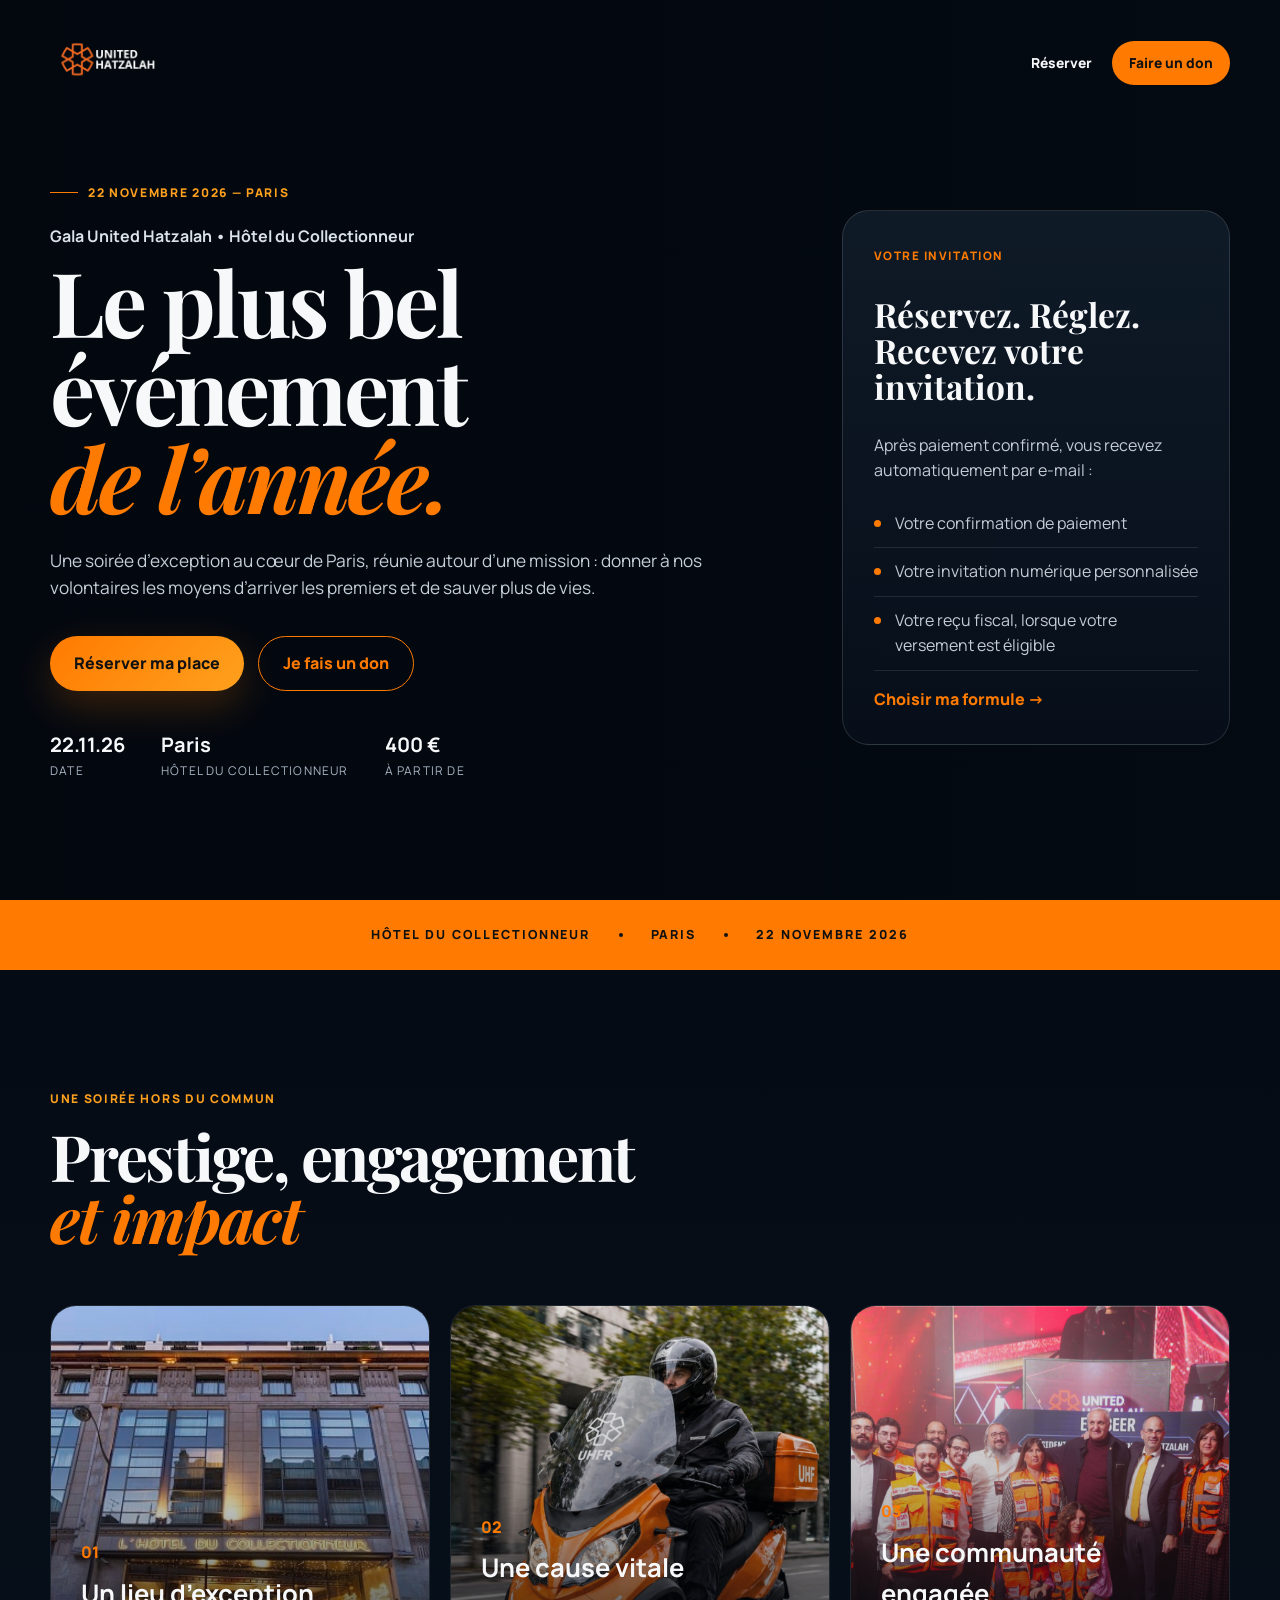
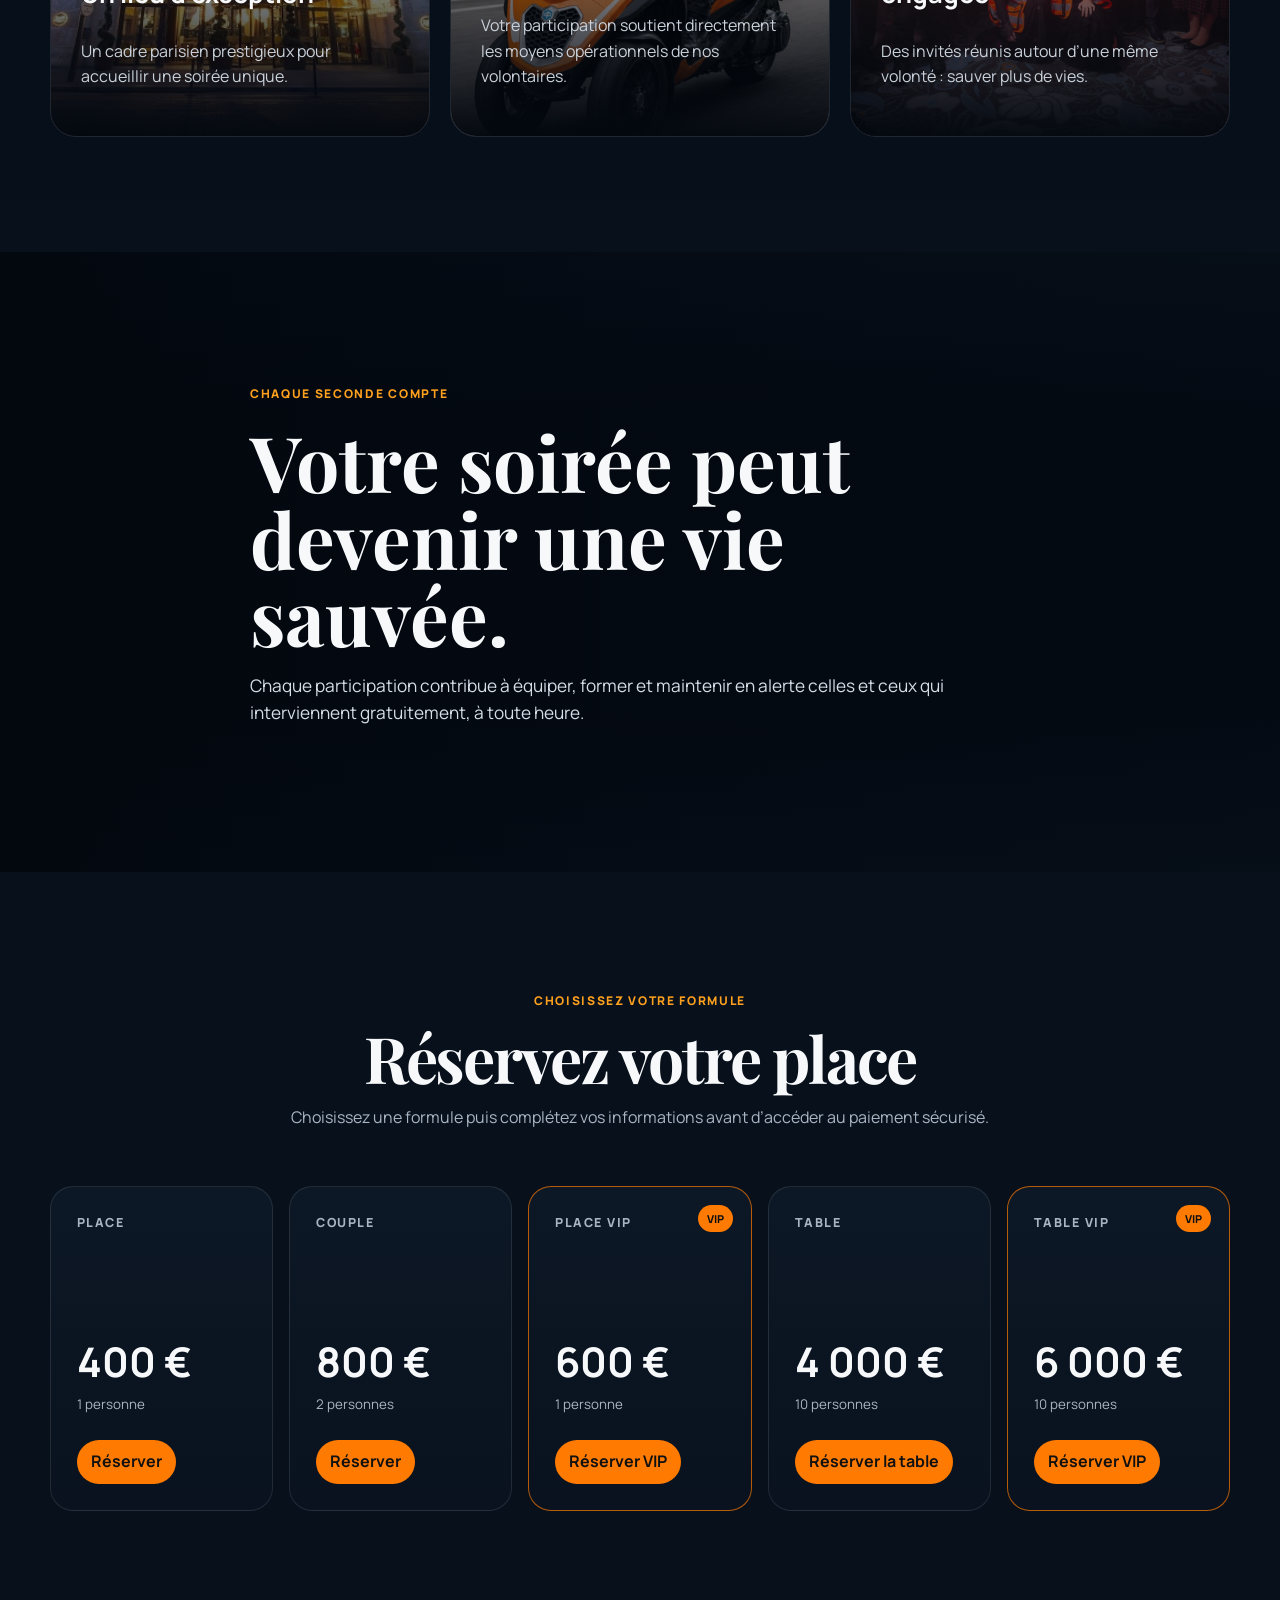
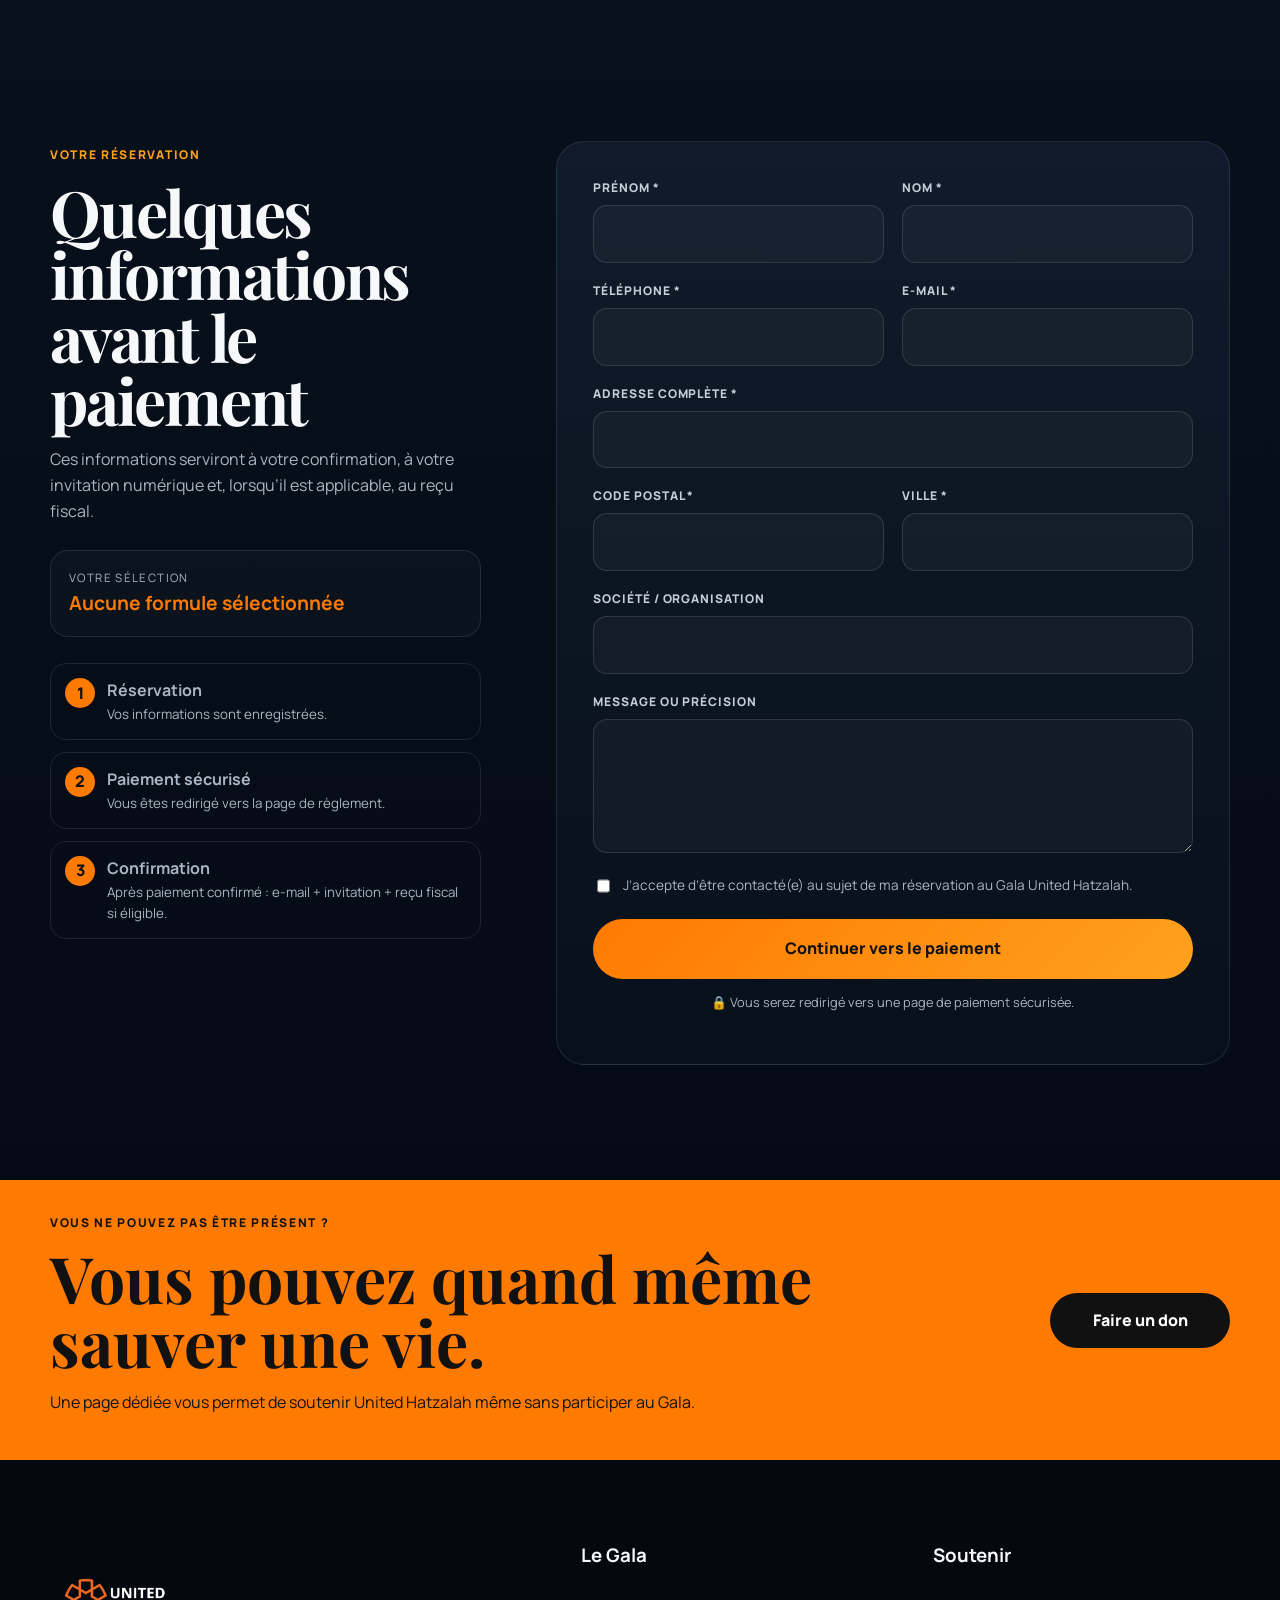
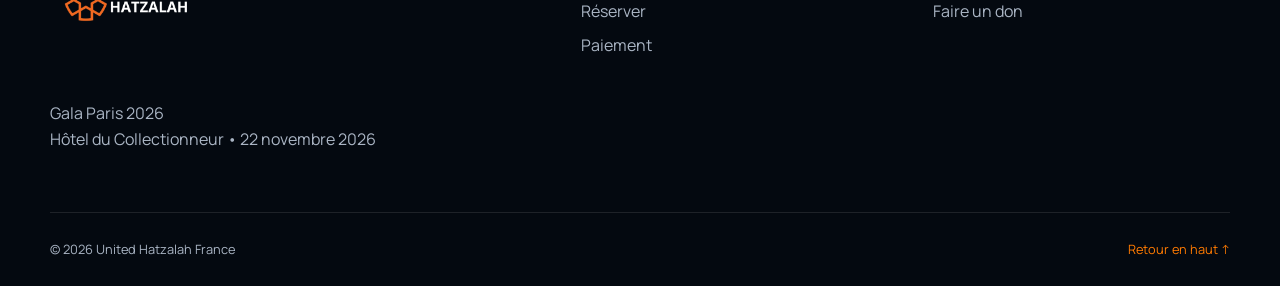
==== commit 527ea23f: "Version Collectionneur" ====
--- a/index.html
+++ b/index.html
@@ -3,326 +3,228 @@
 <head>
   <meta charset="UTF-8">
   <meta name="viewport" content="width=device-width, initial-scale=1.0">
-  <meta name="description" content="Liste d'attente officielle du Gala United Hatzalah, le 22 novembre 2026 à l'Ambassade des États-Unis à Paris.">
-  <title>Gala United Hatzalah Paris — 22 novembre 2026</title>
+  <meta name="description" content="Gala United Hatzalah Paris — 22 novembre 2026 à l'Hôtel du Collectionneur. Réservation et paiement en ligne.">
+  <title>Gala United Hatzalah Paris — Hôtel du Collectionneur</title>
+
+  <link rel="icon" href="assets/favicon.png" type="image/png">
+
+  <meta property="og:type" content="website">
+  <meta property="og:locale" content="fr_FR">
+  <meta property="og:site_name" content="United Hatzalah France">
+  <meta property="og:title" content="Gala United Hatzalah Paris — 22 novembre 2026">
+  <meta property="og:description" content="Le plus bel événement de l’année à l’Hôtel du Collectionneur, Paris.">
+  <meta property="og:url" content="https://TON-DOMAINE.fr/">
+  <meta property="og:image" content="https://TON-DOMAINE.fr/assets/social-share-gala.jpg">
+  <meta property="og:image:width" content="1200">
+  <meta property="og:image:height" content="630">
+  <meta name="twitter:card" content="summary_large_image">
+
   <link rel="preconnect" href="https://fonts.googleapis.com">
   <link rel="preconnect" href="https://fonts.gstatic.com" crossorigin>
   <link href="https://fonts.googleapis.com/css2?family=Manrope:wght@400;500;600;700;800&family=Playfair+Display:wght@600;700&display=swap" rel="stylesheet">
   <link rel="stylesheet" href="css/style.css">
 </head>
 <body>
-  <div class="cursor-glow" aria-hidden="true"></div>
-
   <header class="site-header">
     <div class="container header-inner">
-      <a class="brand" href="#top" aria-label="Retour en haut">
-        <img src="assets/logo-gala-hatzalah.png" alt="United Hatzalah Gala Paris">
-      </a>
-      <a class="header-cta" href="#inscription">Rejoindre la liste d’attente</a>
+      <a class="brand" href="#top"><img src="assets/logo-gala-hatzalah.png" alt="United Hatzalah"></a>
+      <nav class="header-nav">
+        <a href="#tarifs">Réserver</a>
+        <a class="nav-don" href="don.html">Faire un don</a>
+      </nav>
     </div>
   </header>
 
   <main id="top">
     <section class="hero">
-      <div class="hero-bg" aria-hidden="true"></div>
-      <div class="hero-overlay" aria-hidden="true"></div>
-      <div class="hero-orb orb-one" aria-hidden="true"></div>
-      <div class="hero-orb orb-two" aria-hidden="true"></div>
+      <div class="hero-bg"></div>
+      <div class="hero-overlay"></div>
 
       <div class="container hero-content">
         <div class="hero-copy reveal">
           <div class="eyebrow"><span></span> 22 NOVEMBRE 2026 — PARIS</div>
-          <p class="hero-kicker">L’événement solidaire le plus attendu de l’année</p>
-          <h1>Une soirée d’exception.<br><em>Des vies sauvées.</em></h1>
+          <p class="hero-kicker">Gala United Hatzalah • Hôtel du Collectionneur</p>
+          <h1>Le plus bel événement<br><em>de l’année.</em></h1>
           <p class="hero-text">
-            United Hatzalah vous donne rendez-vous à l’Ambassade des États-Unis à Paris
-            pour un gala exclusif placé sous le signe de l’engagement, de l’excellence
-            et du sauvetage de vies.
+            Une soirée d’exception au cœur de Paris, réunie autour d’une mission :
+            donner à nos volontaires les moyens d’arriver les premiers et de sauver plus de vies.
           </p>
           <div class="hero-actions">
-            <a class="btn btn-primary magnetic" href="#inscription">Demander ma réservation</a>
-            <a class="btn btn-ghost" href="#offres">Découvrir les formules</a>
-          </div>
-          <div class="hero-meta">
-            <div><strong>400 €</strong><span>La place</span></div>
-            <div><strong>800 €</strong><span>Le couple</span></div>
-            <div><strong>10</strong><span>Places par table</span></div>
-          </div>
-        </div>
-
-        <aside class="hero-card glass reveal delay-1">
-          <span class="hero-card-label">Accès privilégié</span>
-          <h2>Liste d’attente officielle</h2>
-          <p>Les demandes seront traitées par ordre d’inscription. Aucun paiement n’est demandé à cette étape.</p>
+            <a class="btn btn-primary" href="#tarifs">Réserver ma place</a>
+            <a class="btn btn-primary btn-outline-orange" href="don.html">Je fais un don</a>
+          </div>
+          <div class="hero-facts">
+            <div><strong>22.11.26</strong><span>Date</span></div>
+            <div><strong>Paris</strong><span>Hôtel du Collectionneur</span></div>
+            <div><strong>400 €</strong><span>À partir de</span></div>
+          </div>
+        </div>
+
+        <aside class="hero-panel reveal delay-1">
+          <span class="panel-kicker">VOTRE INVITATION</span>
+          <h2>Réservez. Réglez. Recevez votre invitation.</h2>
+          <p>Après paiement confirmé, vous recevez automatiquement par e-mail :</p>
           <ul>
-            <li>Lieu prestigieux et sécurisé</li>
-            <li>Dîner de gala haut de gamme</li>
-            <li>Rencontres et témoignages exclusifs</li>
+            <li>Votre confirmation de paiement</li>
+            <li>Votre invitation numérique personnalisée</li>
+            <li>Votre reçu fiscal, lorsque votre versement est éligible</li>
           </ul>
-          <a href="#inscription" class="text-link">Pré-réserver maintenant <span>↗</span></a>
+          <a href="#tarifs" class="panel-link">Choisir ma formule →</a>
         </aside>
       </div>
-
-      <a class="scroll-indicator" href="#experience" aria-label="Découvrir la suite">
-        <span></span>
-      </a>
     </section>
 
     <section class="prestige-strip">
       <div class="container prestige-grid">
-        <span>AMBASSADE DES ÉTATS-UNIS</span>
-        <i></i>
-        <span>PARIS</span>
-        <i></i>
-        <span>22 NOVEMBRE 2026</span>
-      </div>
-    </section>
-
-    <section id="experience" class="section experience">
+        <span>HÔTEL DU COLLECTIONNEUR</span><i></i><span>PARIS</span><i></i><span>22 NOVEMBRE 2026</span>
+      </div>
+    </section>
+
+    <section class="section experience">
       <div class="container">
         <div class="section-heading reveal">
-          <span class="eyebrow">UNE SOIRÉE UNIQUE</span>
-          <h2>Plus qu’un gala,<br><em>une expérience mémorable</em></h2>
+          <span class="eyebrow">UNE SOIRÉE HORS DU COMMUN</span>
+          <h2>Prestige, engagement<br><em>et impact</em></h2>
         </div>
 
         <div class="experience-grid">
-          <article class="experience-card reveal tilt-card">
-            <img class="experience-photo" src="assets/lieu-exception.jpg" alt="Lieu prestigieux du Gala United Hatzalah">
-            <div class="experience-shade"></div>
-            <div class="experience-content">
-              <span class="card-number">01</span>
-              <h3>Un lieu d’exception</h3>
-              <p>Une soirée organisée dans un cadre rare et prestigieux, au cœur de Paris.</p>
-            </div>
+          <article class="experience-card reveal">
+            <img src="assets/lieu-exception.jpg" alt="Hôtel et soirée de gala">
+            <div class="shade"></div>
+            <div class="card-copy"><span>01</span><h3>Un lieu d’exception</h3><p>Un cadre parisien prestigieux pour accueillir une soirée unique.</p></div>
           </article>
 
-          <article class="experience-card reveal delay-1 tilt-card">
-            <img class="experience-photo" src="assets/cause-vitale.jpg" alt="Volontaires de United Hatzalah en intervention">
-            <div class="experience-shade"></div>
-            <div class="experience-content">
-              <span class="card-number">02</span>
-              <h3>Une cause vitale</h3>
-              <p>Chaque réservation soutient directement les volontaires qui interviennent en quelques minutes.</p>
-            </div>
+          <article class="experience-card reveal delay-1">
+            <img src="assets/cause-vitale.jpg" alt="Volontaires United Hatzalah">
+            <div class="shade"></div>
+            <div class="card-copy"><span>02</span><h3>Une cause vitale</h3><p>Votre participation soutient directement les moyens opérationnels de nos volontaires.</p></div>
           </article>
 
-          <article class="experience-card reveal delay-2 tilt-card">
-            <img class="experience-photo" src="assets/invites-engages.jpg" alt="Invités réunis lors d’un événement de soutien">
-            <div class="experience-shade"></div>
-            <div class="experience-content">
-              <span class="card-number">03</span>
-              <h3>Des invités engagés</h3>
-              <p>Une communauté réunie autour d’une même volonté : sauver davantage de vies.</p>
-            </div>
+          <article class="experience-card reveal delay-2">
+            <img src="assets/invites-engages.jpg" alt="Invités du Gala">
+            <div class="shade"></div>
+            <div class="card-copy"><span>03</span><h3>Une communauté engagée</h3><p>Des invités réunis autour d’une même volonté : sauver plus de vies.</p></div>
           </article>
         </div>
       </div>
     </section>
 
     <section class="impact-banner">
-      <div class="impact-banner-overlay"></div>
-      <div class="container impact-banner-content reveal">
+      <div class="impact-overlay"></div>
+      <div class="container impact-content reveal">
         <span class="eyebrow">CHAQUE SECONDE COMPTE</span>
-        <h2>Ensemble, nous pouvons sauver plus de vies.</h2>
-        <p>Une soirée exceptionnelle pour soutenir celles et ceux qui interviennent partout, à toute heure, gratuitement.</p>
-        <a href="#inscription" class="btn btn-primary magnetic">Participer au Gala</a>
-      </div>
-    </section>
-
-    <section id="offres" class="section offers">
+        <h2>Votre soirée peut devenir une vie sauvée.</h2>
+        <p>Chaque participation contribue à équiper, former et maintenir en alerte celles et ceux qui interviennent gratuitement, à toute heure.</p>
+      </div>
+    </section>
+
+    <section class="section offers" id="tarifs">
       <div class="container">
         <div class="section-heading centered reveal">
           <span class="eyebrow">CHOISISSEZ VOTRE FORMULE</span>
-          <h2>Réservez votre présence</h2>
-          <p>Inscrivez-vous sur la liste d’attente. Notre équipe vous contactera ensuite pour confirmer votre réservation et le paiement.</p>
+          <h2>Réservez votre place</h2>
+          <p>Choisissez une formule puis complétez vos informations avant d’accéder au paiement sécurisé.</p>
         </div>
 
         <div class="pricing-grid">
-          <button class="price-card reveal select-package" type="button" data-package="individuel">
-            <span class="price-badge">Individuel</span>
-            <strong>400 €</strong>
-            <small>1 personne</small>
-            <span class="price-action">Choisir cette formule</span>
-          </button>
-
-          <button class="price-card featured reveal delay-1 select-package" type="button" data-package="couple">
-            <span class="popular">Le plus demandé</span>
-            <span class="price-badge">Couple</span>
-            <strong>800 €</strong>
-            <small>2 personnes</small>
-            <span class="price-action">Choisir cette formule</span>
-          </button>
-
-          <button class="price-card reveal delay-2 select-package" type="button" data-package="table">
-            <span class="price-badge">Table complète</span>
-            <strong>4 000 €</strong>
-            <small>10 personnes</small>
-            <span class="price-action">Réserver une table</span>
-          </button>
-        </div>
-      </div>
-    </section>
-
-    <section id="inscription" class="section registration">
-      <div class="container registration-grid">
-        <div class="registration-copy reveal">
-          <span class="eyebrow">LISTE D’ATTENTE</span>
-          <h2>Faites partie de la soirée</h2>
-          <p>Complétez le formulaire pour enregistrer votre demande. Tous les champs sont obligatoires afin que notre équipe puisse vous recontacter rapidement.</p>
-          <div class="secure-note">
-            <span>✓</span>
-            <div>
-              <strong>Aucun paiement aujourd’hui</strong>
-              <small>Votre place sera confirmée séparément par notre équipe.</small>
+          <button class="price-card select-package" data-key="place" data-label="Place — 400 €">
+            <span>Place</span><strong>400 €</strong><small>1 personne</small><b>Réserver</b>
+          </button>
+          <button class="price-card select-package" data-key="couple" data-label="Couple — 800 €">
+            <span>Couple</span><strong>800 €</strong><small>2 personnes</small><b>Réserver</b>
+          </button>
+          <button class="price-card vip select-package" data-key="vip" data-label="Place VIP — 600 €">
+            <em>VIP</em><span>Place VIP</span><strong>600 €</strong><small>1 personne</small><b>Réserver VIP</b>
+          </button>
+          <button class="price-card select-package" data-key="table" data-label="Table — 4 000 €">
+            <span>Table</span><strong>4 000 €</strong><small>10 personnes</small><b>Réserver la table</b>
+          </button>
+          <button class="price-card vip select-package" data-key="table-vip" data-label="Table VIP — 6 000 €">
+            <em>VIP</em><span>Table VIP</span><strong>6 000 €</strong><small>10 personnes</small><b>Réserver VIP</b>
+          </button>
+        </div>
+      </div>
+    </section>
+
+    <section class="section checkout" id="reservation">
+      <div class="container checkout-grid">
+        <div class="checkout-copy reveal">
+          <span class="eyebrow">VOTRE RÉSERVATION</span>
+          <h2>Quelques informations avant le paiement</h2>
+          <p>Ces informations serviront à votre confirmation, à votre invitation numérique et, lorsqu’il est applicable, au reçu fiscal.</p>
+
+          <div class="selection-summary">
+            <span>Votre sélection</span>
+            <strong id="selectionText">Aucune formule sélectionnée</strong>
+          </div>
+
+          <div class="process-list">
+            <div><span>1</span><p><strong>Réservation</strong><small>Vos informations sont enregistrées.</small></p></div>
+            <div><span>2</span><p><strong>Paiement sécurisé</strong><small>Vous êtes redirigé vers la page de règlement.</small></p></div>
+            <div><span>3</span><p><strong>Confirmation</strong><small>Après paiement confirmé : e-mail + invitation + reçu fiscal si éligible.</small></p></div>
+          </div>
+        </div>
+
+        <form id="reservationForm" class="registration-form reveal delay-1" novalidate>
+          <input type="hidden" name="formule" id="formule">
+          <input type="hidden" name="dateInscription" id="dateInscription">
+          <input type="hidden" name="reference" id="reference">
+
+          <div class="form-grid">
+            <label class="field"><span>Prénom *</span><input type="text" name="prenom" required></label>
+            <label class="field"><span>Nom *</span><input type="text" name="nom" required></label>
+
+            <div class="guest-two full" id="guestTwo" hidden>
+              <div class="guest-head"><strong>Deuxième invité</strong><small>Obligatoire pour la formule couple.</small></div>
+              <div class="guest-grid">
+                <label class="field"><span>Prénom du deuxième invité *</span><input type="text" name="prenomInvite2" id="prenomInvite2"></label>
+                <label class="field"><span>Nom du deuxième invité *</span><input type="text" name="nomInvite2" id="nomInvite2"></label>
+              </div>
             </div>
-          </div>
-        </div>
-
-        <form id="waitlistForm" class="registration-form reveal delay-1" novalidate>
-          <input type="hidden" name="dateInscription" id="dateInscription">
-
-          <div class="form-section">
-            <span class="form-step">01</span>
-            <h3>Votre formule</h3>
-            <div class="package-options">
-              <label class="package-option">
-                <input type="radio" name="formule" value="Individuel - 400€" data-key="individuel" required>
-                <span><strong>Individuel</strong><small>400 € — 1 personne</small></span>
-              </label>
-              <label class="package-option">
-                <input type="radio" name="formule" value="Couple - 800€" data-key="couple" required>
-                <span><strong>Couple</strong><small>800 € — 2 personnes</small></span>
-              </label>
-              <label class="package-option">
-                <input type="radio" name="formule" value="Table complète - 4000€" data-key="table" required>
-                <span><strong>Table complète</strong><small>4 000 € — 10 personnes</small></span>
-              </label>
-            </div>
-          </div>
-
-          <div class="form-section">
-            <span class="form-step">02</span>
-            <h3>Vos coordonnées</h3>
-            <div class="form-grid">
-              <label class="field">
-                <span>Prénom *</span>
-                <input type="text" name="prenom" autocomplete="given-name" required>
-              </label>
-              <label class="field">
-                <span>Nom *</span>
-                <input type="text" name="nom" autocomplete="family-name" required>
-              </label>
-
-              <div class="guest-two-panel full" id="guestTwoPanel" hidden>
-                <div class="guest-two-heading">
-                  <span>Deuxième invité</span>
-                  <small>Ces informations sont obligatoires pour la formule couple.</small>
-                </div>
-                <div class="guest-two-grid">
-                  <label class="field">
-                    <span>Prénom du deuxième invité *</span>
-                    <input type="text" name="prenomInvite2" id="prenomInvite2" autocomplete="off">
-                  </label>
-                  <label class="field">
-                    <span>Nom du deuxième invité *</span>
-                    <input type="text" name="nomInvite2" id="nomInvite2" autocomplete="off">
-                  </label>
-                </div>
-              </div>
-              <label class="field">
-                <span>Téléphone *</span>
-                <input type="tel" name="telephone" autocomplete="tel" required>
-              </label>
-              <label class="field">
-                <span>E-mail *</span>
-                <input type="email" name="email" autocomplete="email" required>
-              </label>
-              <label class="field full">
-                <span>Adresse complète *</span>
-                <input type="text" name="adresse" autocomplete="street-address" required>
-              </label>
-              <label class="field">
-                <span>Code postal *</span>
-                <input type="text" name="codePostal" inputmode="numeric" autocomplete="postal-code" required>
-              </label>
-              <label class="field">
-                <span>Ville *</span>
-                <input type="text" name="ville" autocomplete="address-level2" required>
-              </label>
-              <label class="field full">
-                <span>Société / organisation *</span>
-                <input type="text" name="societe" required>
-              </label>
-              <label class="field full">
-                <span>Message ou précision</span>
-                <textarea name="message" rows="4" placeholder="Nom souhaité pour la table, invités, demande particulière…"></textarea>
-              </label>
-            </div>
-          </div>
-
-          <label class="consent">
-            <input type="checkbox" name="consentement" value="Oui" required>
-            <span>J’accepte d’être contacté(e) au sujet du Gala United Hatzalah et de ma demande de réservation.</span>
-          </label>
-
-          <button class="submit-btn magnetic" type="submit">
-            <span class="submit-text">Rejoindre la liste d’attente</span>
-            <span class="submit-loader" aria-hidden="true"></span>
-          </button>
-
-          <p class="form-status" id="formStatus" role="status" aria-live="polite"></p>
+
+            <label class="field"><span>Téléphone *</span><input type="tel" name="telephone" required></label>
+            <label class="field"><span>E-mail *</span><input type="email" name="email" required></label>
+            <label class="field full"><span>Adresse complète *</span><input type="text" name="adresse" required></label>
+            <label class="field"><span>Code postal *</span><input type="text" name="codePostal" required></label>
+            <label class="field"><span>Ville *</span><input type="text" name="ville" required></label>
+            <label class="field full"><span>Société / organisation</span><input type="text" name="societe"></label>
+            <label class="field full"><span>Message ou précision</span><textarea name="message" rows="4"></textarea></label>
+          </div>
+
+          <label class="consent"><input type="checkbox" name="consentement" value="Oui" required><span>J’accepte d’être contacté(e) au sujet de ma réservation au Gala United Hatzalah.</span></label>
+
+          <button class="submit-btn" type="submit"><span>Continuer vers le paiement</span></button>
+          <p class="secure">🔒 Vous serez redirigé vers une page de paiement sécurisée.</p>
+          <p class="form-status" id="formStatus"></p>
         </form>
       </div>
     </section>
+
+    <section class="donation-bridge">
+      <div class="container donation-inner">
+        <div>
+          <span class="eyebrow dark-eyebrow">VOUS NE POUVEZ PAS ÊTRE PRÉSENT ?</span>
+          <h2>Vous pouvez quand même sauver une vie.</h2>
+          <p>Une page dédiée vous permet de soutenir United Hatzalah même sans participer au Gala.</p>
+        </div>
+        <a class="btn btn-dark" href="don.html">Faire un don</a>
+      </div>
+    </section>
   </main>
 
   <footer class="site-footer">
-    <div class="footer-top">
-      <div class="container footer-cta">
-        <div>
-          <span class="eyebrow">AGIR DÈS AUJOURD’HUI</span>
-          <h2>Vous ne pouvez pas assister au Gala ?</h2>
-          <p>Votre don peut néanmoins financer du matériel, soutenir les volontaires et contribuer directement à sauver des vies.</p>
-        </div>
-        <a class="btn btn-primary footer-donate" href="https://www.allodons.fr/hatzalah/categories/urgence-sauvez-des-vies-en-israel" target="_blank" rel="noopener">
-          Faire un don
-        </a>
-      </div>
-    </div>
-
     <div class="container footer-main">
       <div class="footer-brand">
-        <img src="assets/logo-gala-hatzalah.png" alt="United Hatzalah Gala Paris">
-        <p>United Hatzalah réunit des milliers de volontaires mobilisés pour intervenir rapidement et gratuitement.</p>
-      </div>
-
-      <div class="footer-column">
-        <h3>Le Gala</h3>
-        <a href="#experience">L’expérience</a>
-        <a href="#offres">Les formules</a>
-        <a href="#inscription">Liste d’attente</a>
-      </div>
-
-      <div class="footer-column">
-        <h3>Informations</h3>
-        <span>22 novembre 2026</span>
-        <span>Paris</span>
-        <span>Ambassade des États-Unis</span>
-      </div>
-
-      <div class="footer-column">
-        <h3>Soutenir</h3>
-        <a href="REMPLACE_ICI_PAR_LE_LIEN_ALLODONS" target="_blank" rel="noopener">Faire un don ↗</a>
-        <a href="#inscription">Réserver une place</a>
-      </div>
+        <img src="assets/logo-gala-hatzalah.png" alt="United Hatzalah">
+        <p>Gala Paris 2026<br>Hôtel du Collectionneur • 22 novembre 2026</p>
+      </div>
+      <div class="footer-column"><h3>Le Gala</h3><a href="#tarifs">Réserver</a><a href="#reservation">Paiement</a></div>
+      <div class="footer-column"><h3>Soutenir</h3><a href="don.html">Faire un don</a></div>
     </div>
-
-    <div class="container footer-bottom">
-      <p>© 2026 United Hatzalah France. Tous droits réservés.</p>
-      <a href="#top">Retour en haut ↑</a>
-    </div>
+    <div class="container footer-bottom"><p>© 2026 United Hatzalah France</p><a href="#top">Retour en haut ↑</a></div>
   </footer>
 
+  <script src="js/config.js"></script>
   <script src="js/app.js"></script>
 </body>
 </html>
--- a/css/style.css
+++ b/css/style.css
@@ -1,564 +1,826 @@
-
-:root{
+:root {
   --bg:#050b14;
-  --bg-soft:#0a1320;
-  --panel:#0d1724;
-  --panel-2:#101c2c;
-  --text:#f6f7f9;
+  --bg2:#07101b;
+  --text:#f7f8fa;
   --muted:#aab5c4;
-  --line:rgba(255,255,255,.10);
   --orange:#ff7a00;
-  --orange-light:#ff9d22;
-  --orange-glow:rgba(255,122,0,.24);
-  --white:#fff;
-  --shadow:0 30px 80px rgba(0,0,0,.36);
-  --radius:26px;
-  --container:min(1180px, calc(100% - 40px));
+  --orange2:#ffa11e;
+  --line:rgba(255,255,255,.1);
+  --container:min(1180px,calc(100% - 40px))}
+
+  * {
+    box-sizing:border-box}
+
+    html {
+      scroll-behavior:smooth}
+
+      body {
+        margin:0;
+        background:var(--bg);
+        color:var(--text);
+        font-family:Manrope,sans-serif;
+        line-height:1.6;
+        overflow-x:hidden}
+
+        a {
+          color:inherit;
+          text-decoration:none}
+
+          button,input,textarea {
+            font:inherit}
+
+            button {
+              cursor:pointer}
+
+              .container {
+                width:var(--container);
+                margin:auto}
+
+                .site-header {
+                  position:fixed;
+                  top:0;
+                  left:0;
+                  width:100%;
+                  z-index:30;
+                  transition:.3s}
+
+                  .site-header.scrolled {
+                    background:rgba(5,11,20,.88);
+                    backdrop-filter:blur(16px);
+                    border-bottom:1px solid var(--line)}
+
+                    .header-inner {
+                      min-height:84px;
+                      display:flex;
+                      align-items:center;
+                      justify-content:space-between}
+
+                      .brand img {
+                        width:118px;
+                        height:auto}
+
+                        .header-nav {
+                          display:flex;
+                          gap:20px;
+                          align-items:center}
+
+                          .header-nav a {
+                            font-size:.86rem;
+                            font-weight:800}
+
+                            .nav-don {
+                              background:var(--orange);
+                              color:#111;
+                              padding:11px 17px;
+                              border-radius:999px}
+
+                              .hero {
+                                min-height:100svh;
+                                position:relative;
+                                display:grid;
+                                align-items:center;
+                                padding:135px 0 80px}
+
+                                .hero-bg {
+                                  position:absolute;
+                                  inset:0;
+                                  background:url("../assets/hero-gala-paris.png") center/cover no-repeat}
+
+                                  .hero-overlay {
+                                    position:absolute;
+                                    inset:0;
+                                    background:linear-gradient(90deg,rgba(3,8,15,.98),rgba(3,8,15,.8) 50%,rgba(3,8,15,.24)),linear-gradient(0deg,var(--bg),transparent 25%)}
+
+                                    .hero-content {
+                                      position:relative;
+                                      z-index:2;
+                                      display:grid;
+                                      grid-template-columns:1.3fr .7fr;
+                                      gap:70px;
+                                      align-items:center}
+
+                                      .eyebrow {
+                                        color:var(--orange2);
+                                        font-size:.75rem;
+                                        font-weight:900;
+                                        letter-spacing:.14em;
+                                        text-transform:uppercase;
+                                        display:inline-flex;
+                                        gap:10px;
+                                        align-items:center}
+
+                                        .eyebrow span {
+                                          width:28px;
+                                          height:1px;
+                                          background:var(--orange)}
+
+                                          .hero-kicker {
+                                            margin:22px 0 8px;
+                                            color:#dce2e9;
+                                            font-weight:700}
+
+                                            .hero h1,.section-heading h2,.checkout-copy h2,.don-content h1 {
+                                              font-family:"Playfair Display",serif;
+                                              line-height:.98;
+                                              letter-spacing:-.035em}
+
+                                              .hero h1 {
+                                                font-size:clamp(3.8rem,7vw,7.4rem);
+                                                margin:0}
+
+                                                .hero h1 em,.section-heading em,.don-content em {
+                                                  color:var(--orange);
+                                                  font-style:italic}
+
+                                                  .hero-text {
+                                                    max-width:690px;
+                                                    color:#c6ced8;
+                                                    font-size:1.08rem;
+                                                    margin:26px 0 34px}
+
+                                                    .hero-actions {
+                                                      display:flex;
+                                                      gap:14px;
+                                                      flex-wrap:wrap}
+
+                                                      .btn {
+                                                        min-height:55px;
+                                                        padding:0 24px;
+                                                        border-radius:999px;
+                                                        display:inline-flex;
+                                                        align-items:center;
+                                                        justify-content:center;
+                                                        font-weight:900;
+                                                        transition:.25s}
+
+                                                        .btn-primary {
+                                                          background:linear-gradient(135deg,var(--orange),var(--orange2));
+                                                          color:#111;
+                                                          box-shadow:0 15px 40px rgba(255,122,0,.22)}
+
+                                                          .btn-primary:hover {
+                                                            transform:translateY(-2px)}
+
+                                                            .btn-outline-orange {
+                                                              background:transparent;
+                                                              color:var(--orange);
+                                                              border:1px solid var(--orange);
+                                                              box-shadow:none}
+
+                                                              .hero-facts {
+                                                                display:flex;
+                                                                gap:36px;
+                                                                margin-top:38px;
+                                                                flex-wrap:wrap}
+
+                                                                .hero-facts div {
+                                                                  display:flex;
+                                                                  flex-direction:column}
+
+                                                                  .hero-facts strong {
+                                                                    font-size:1.25rem}
+
+                                                                    .hero-facts span {
+                                                                      font-size:.75rem;
+                                                                      color:var(--muted);
+                                                                      text-transform:uppercase;
+                                                                      letter-spacing:.1em}
+
+                                                                      .hero-panel {
+                                                                        padding:31px;
+                                                                        border-radius:27px;
+                                                                        border:1px solid rgba(255,255,255,.13);
+                                                                        background:linear-gradient(180deg,rgba(18,30,44,.84),rgba(8,16,27,.82));
+                                                                        backdrop-filter:blur(18px)}
+
+                                                                        .panel-kicker {
+                                                                          color:var(--orange);
+                                                                          font-size:.73rem;
+                                                                          font-weight:900;
+                                                                          letter-spacing:.13em}
+
+                                                                          .hero-panel h2 {
+                                                                            font-family:"Playfair Display",serif;
+                                                                            font-size:2.1rem;
+                                                                            line-height:1.08}
+
+                                                                            .hero-panel p,.hero-panel li {
+                                                                              color:#c4ccd6}
+
+                                                                              .hero-panel ul {
+                                                                                padding:0;
+                                                                                list-style:none}
+
+                                                                                .hero-panel li {
+                                                                                  border-bottom:1px solid var(--line);
+                                                                                  padding:11px 0 11px 21px;
+                                                                                  position:relative}
+
+                                                                                  .hero-panel li:before {
+                                                                                    content:"";
+                                                                                    position:absolute;
+                                                                                    left:0;
+                                                                                    top:20px;
+                                                                                    width:7px;
+                                                                                    height:7px;
+                                                                                    border-radius:50%;
+                                                                                    background:var(--orange)}
+
+                                                                                    .panel-link {
+                                                                                      color:var(--orange);
+                                                                                      font-weight:900}
+
+                                                                                      .prestige-strip {
+                                                                                        background:var(--orange);
+                                                                                        color:#111}
+
+                                                                                        .prestige-grid {
+                                                                                          min-height:70px;
+                                                                                          display:flex;
+                                                                                          align-items:center;
+                                                                                          justify-content:center;
+                                                                                          gap:28px;
+                                                                                          font-weight:900;
+                                                                                          font-size:.78rem;
+                                                                                          letter-spacing:.16em}
+
+                                                                                          .prestige-grid i {
+                                                                                            width:4px;
+                                                                                            height:4px;
+                                                                                            background:#111;
+                                                                                            border-radius:50%}
+
+                                                                                            .section {
+                                                                                              padding:115px 0}
+
+                                                                                              .section-heading {
+                                                                                                max-width:780px;
+                                                                                                margin-bottom:55px}
+
+                                                                                                .section-heading.centered {
+                                                                                                  text-align:center;
+                                                                                                  margin-inline:auto}
+
+                                                                                                  .section-heading h2,.checkout-copy h2 {
+                                                                                                    font-size:clamp(2.8rem,5vw,5rem);
+                                                                                                    margin:14px 0}
+
+                                                                                                    .section-heading p,.checkout-copy p {
+                                                                                                      color:var(--muted)}
+
+                                                                                                      .experience {
+                                                                                                        background:linear-gradient(180deg,var(--bg),var(--bg2))}
+
+                                                                                                        .experience-grid {
+                                                                                                          display:grid;
+                                                                                                          grid-template-columns:repeat(3,1fr);
+                                                                                                          gap:20px}
+
+                                                                                                          .experience-card {
+                                                                                                            min-height:430px;
+                                                                                                            border-radius:26px;
+                                                                                                            overflow:hidden;
+                                                                                                            position:relative;
+                                                                                                            border:1px solid var(--line)}
+
+                                                                                                            .experience-card img {
+                                                                                                              position:absolute;
+                                                                                                              inset:0;
+                                                                                                              width:100%;
+                                                                                                              height:100%;
+                                                                                                              object-fit:cover;
+                                                                                                              transition:.6s}
+
+                                                                                                              .experience-card:hover img {
+                                                                                                                transform:scale(1.06)}
+
+                                                                                                                .shade {
+                                                                                                                  position:absolute;
+                                                                                                                  inset:0;
+                                                                                                                  background:linear-gradient(180deg,transparent,rgba(3,8,15,.24) 45%,rgba(3,8,15,.98))}
+
+                                                                                                                  .card-copy {
+                                                                                                                    position:relative;
+                                                                                                                    z-index:2;
+                                                                                                                    min-height:430px;
+                                                                                                                    padding:30px;
+                                                                                                                    display:flex;
+                                                                                                                    flex-direction:column;
+                                                                                                                    justify-content:flex-end}
+
+                                                                                                                    .card-copy>span {
+                                                                                                                      color:var(--orange);
+                                                                                                                      font-weight:900}
+
+                                                                                                                      .card-copy h3 {
+                                                                                                                        font-size:1.6rem;
+                                                                                                                        margin:8px 0}
+
+                                                                                                                        .card-copy p {
+                                                                                                                          color:#c9d1da}
+
+                                                                                                                          .impact-banner {
+                                                                                                                            min-height:620px;
+                                                                                                                            position:relative;
+                                                                                                                            display:grid;
+                                                                                                                            align-items:center;
+                                                                                                                            background:url("../assets/section-background.gif") center/cover fixed no-repeat}
+
+                                                                                                                            .impact-overlay {
+                                                                                                                              position:absolute;
+                                                                                                                              inset:0;
+                                                                                                                              background:linear-gradient(90deg,rgba(3,8,15,.97),rgba(3,8,15,.54),rgba(3,8,15,.25)),linear-gradient(0deg,var(--bg2),transparent 25%,transparent 75%,var(--bg2))}
+
+                                                                                                                              .impact-content {
+                                                                                                                                position:relative;
+                                                                                                                                z-index:2;
+                                                                                                                                max-width:780px}
+
+                                                                                                                                .impact-content h2 {
+                                                                                                                                  font-family:"Playfair Display",serif;
+                                                                                                                                  font-size:clamp(3rem,6vw,6rem);
+                                                                                                                                  line-height:1;
+                                                                                                                                  margin:18px 0}
+
+                                                                                                                                  .impact-content p {
+                                                                                                                                    color:#d5dde6;
+                                                                                                                                    font-size:1.08rem}
+
+                                                                                                                                    .offers {
+                                                                                                                                      background:var(--bg2)}
+
+                                                                                                                                      .pricing-grid {
+                                                                                                                                        display:grid;
+                                                                                                                                        grid-template-columns:repeat(5,1fr);
+                                                                                                                                        gap:16px}
+
+                                                                                                                                        .price-card {
+                                                                                                                                          min-height:325px;
+                                                                                                                                          padding:26px;
+                                                                                                                                          border-radius:23px;
+                                                                                                                                          border:1px solid var(--line);
+                                                                                                                                          background:linear-gradient(180deg,#0d1826,#09121e);
+                                                                                                                                          color:var(--text);
+                                                                                                                                          display:flex;
+                                                                                                                                          flex-direction:column;
+                                                                                                                                          align-items:flex-start;
+                                                                                                                                          position:relative;
+                                                                                                                                          transition:.3s}
+
+                                                                                                                                          .price-card:hover,.price-card.selected {
+                                                                                                                                            transform:translateY(-7px);
+                                                                                                                                            border-color:var(--orange)}
+
+                                                                                                                                            .price-card.vip {
+                                                                                                                                              border-color:rgba(255,122,0,.7)}
+
+                                                                                                                                              .price-card em {
+                                                                                                                                                position:absolute;
+                                                                                                                                                top:18px;
+                                                                                                                                                right:18px;
+                                                                                                                                                background:var(--orange);
+                                                                                                                                                color:#111;
+                                                                                                                                                font-style:normal;
+                                                                                                                                                font-size:.68rem;
+                                                                                                                                                font-weight:900;
+                                                                                                                                                padding:5px 9px;
+                                                                                                                                                border-radius:999px}
+
+                                                                                                                                                .price-card>span {
+                                                                                                                                                  color:var(--muted);
+                                                                                                                                                  font-size:.78rem;
+                                                                                                                                                  text-transform:uppercase;
+                                                                                                                                                  letter-spacing:.12em;
+                                                                                                                                                  font-weight:900}
+
+                                                                                                                                                  .price-card strong {
+                                                                                                                                                    font-size:2.55rem;
+                                                                                                                                                    margin-top:auto}
+
+                                                                                                                                                    .price-card small {
+                                                                                                                                                      color:var(--muted)}
+
+                                                                                                                                                      .price-card b {
+                                                                                                                                                        margin-top:25px;
+                                                                                                                                                        background:var(--orange);
+                                                                                                                                                        color:#111;
+                                                                                                                                                        padding:9px 14px;
+                                                                                                                                                        border-radius:999px}
+
+                                                                                                                                                        .checkout {
+                                                                                                                                                          background:linear-gradient(180deg,var(--bg2),var(--bg))}
+
+                                                                                                                                                          .checkout-grid {
+                                                                                                                                                            display:grid;
+                                                                                                                                                            grid-template-columns:.78fr 1.22fr;
+                                                                                                                                                            gap:75px;
+                                                                                                                                                            align-items:start}
+
+                                                                                                                                                            .checkout-copy {
+                                                                                                                                                              position:sticky;
+                                                                                                                                                              top:120px}
+
+                                                                                                                                                              .selection-summary {
+                                                                                                                                                                padding:18px;
+                                                                                                                                                                border:1px solid var(--line);
+                                                                                                                                                                border-radius:18px;
+                                                                                                                                                                background:rgba(255,255,255,.025);
+                                                                                                                                                                display:flex;
+                                                                                                                                                                flex-direction:column;
+                                                                                                                                                                margin:26px 0}
+
+                                                                                                                                                                .selection-summary span {
+                                                                                                                                                                  font-size:.72rem;
+                                                                                                                                                                  color:var(--muted);
+                                                                                                                                                                  text-transform:uppercase;
+                                                                                                                                                                  letter-spacing:.12em}
+
+                                                                                                                                                                  .selection-summary strong {
+                                                                                                                                                                    color:var(--orange);
+                                                                                                                                                                    font-size:1.2rem}
+
+                                                                                                                                                                    .process-list {
+                                                                                                                                                                      display:grid;
+                                                                                                                                                                      gap:12px}
+
+                                                                                                                                                                      .process-list>div {
+                                                                                                                                                                        display:flex;
+                                                                                                                                                                        gap:12px;
+                                                                                                                                                                        padding:14px;
+                                                                                                                                                                        border:1px solid var(--line);
+                                                                                                                                                                        border-radius:16px}
+
+                                                                                                                                                                        .process-list>div>span {
+                                                                                                                                                                          width:30px;
+                                                                                                                                                                          height:30px;
+                                                                                                                                                                          border-radius:50%;
+                                                                                                                                                                          background:var(--orange);
+                                                                                                                                                                          color:#111;
+                                                                                                                                                                          display:grid;
+                                                                                                                                                                          place-items:center;
+                                                                                                                                                                          font-weight:900;
+                                                                                                                                                                          flex:0 0 30px}
+
+                                                                                                                                                                          .process-list p {
+                                                                                                                                                                            display:flex;
+                                                                                                                                                                            flex-direction:column;
+                                                                                                                                                                            margin:0}
+
+                                                                                                                                                                            .process-list small {
+                                                                                                                                                                              color:var(--muted)}
+
+                                                                                                                                                                              .registration-form {
+                                                                                                                                                                                border:1px solid var(--line);
+                                                                                                                                                                                border-radius:28px;
+                                                                                                                                                                                padding:36px;
+                                                                                                                                                                                background:linear-gradient(180deg,rgba(16,28,44,.96),rgba(8,16,27,.98))}
+
+                                                                                                                                                                                .form-grid {
+                                                                                                                                                                                  display:grid;
+                                                                                                                                                                                  grid-template-columns:1fr 1fr;
+                                                                                                                                                                                  gap:18px}
+
+                                                                                                                                                                                  .field {
+                                                                                                                                                                                    display:flex;
+                                                                                                                                                                                    flex-direction:column;
+                                                                                                                                                                                    gap:8px}
+
+                                                                                                                                                                                    .field.full,.guest-two.full {
+                                                                                                                                                                                      grid-column:1/-1}
+
+                                                                                                                                                                                      .field span {
+                                                                                                                                                                                        font-size:.75rem;
+                                                                                                                                                                                        font-weight:900;
+                                                                                                                                                                                        color:#c5ced8;
+                                                                                                                                                                                        text-transform:uppercase;
+                                                                                                                                                                                        letter-spacing:.08em}
+
+                                                                                                                                                                                        .field input,.field textarea {
+                                                                                                                                                                                          width:100%;
+                                                                                                                                                                                          border:1px solid rgba(255,255,255,.12);
+                                                                                                                                                                                          border-radius:14px;
+                                                                                                                                                                                          background:rgba(255,255,255,.035);
+                                                                                                                                                                                          color:white;
+                                                                                                                                                                                          padding:15px 16px;
+                                                                                                                                                                                          outline:none}
+
+                                                                                                                                                                                          .field input:focus,.field textarea:focus {
+                                                                                                                                                                                            border-color:var(--orange);
+                                                                                                                                                                                            box-shadow:0 0 0 4px rgba(255,122,0,.08)}
+
+                                                                                                                                                                                            .field input.invalid {
+                                                                                                                                                                                              border-color:#ff6570}
+
+                                                                                                                                                                                              .guest-two {
+                                                                                                                                                                                                border:1px solid rgba(255,122,0,.35);
+                                                                                                                                                                                                background:rgba(255,122,0,.05);
+                                                                                                                                                                                                border-radius:18px;
+                                                                                                                                                                                                padding:19px}
+
+                                                                                                                                                                                                .guest-two[hidden] {
+                                                                                                                                                                                                  display:none}
+
+                                                                                                                                                                                                  .guest-head {
+                                                                                                                                                                                                    display:flex;
+                                                                                                                                                                                                    justify-content:space-between;
+                                                                                                                                                                                                    gap:12px;
+                                                                                                                                                                                                    margin-bottom:15px}
+
+                                                                                                                                                                                                    .guest-head strong {
+                                                                                                                                                                                                      color:var(--orange)}
+
+                                                                                                                                                                                                      .guest-head small {
+                                                                                                                                                                                                        color:var(--muted)}
+
+                                                                                                                                                                                                        .guest-grid {
+                                                                                                                                                                                                          display:grid;
+                                                                                                                                                                                                          grid-template-columns:1fr 1fr;
+                                                                                                                                                                                                          gap:18px}
+
+                                                                                                                                                                                                          .consent {
+                                                                                                                                                                                                            display:flex;
+                                                                                                                                                                                                            gap:10px;
+                                                                                                                                                                                                            color:var(--muted);
+                                                                                                                                                                                                            font-size:.85rem;
+                                                                                                                                                                                                            margin:22px 0}
+
+                                                                                                                                                                                                            .consent input {
+                                                                                                                                                                                                              accent-color:var(--orange)}
+
+                                                                                                                                                                                                              .submit-btn {
+                                                                                                                                                                                                                border:0;
+                                                                                                                                                                                                                width:100%;
+                                                                                                                                                                                                                min-height:60px;
+                                                                                                                                                                                                                border-radius:999px;
+                                                                                                                                                                                                                background:linear-gradient(135deg,var(--orange),var(--orange2));
+                                                                                                                                                                                                                color:#111;
+                                                                                                                                                                                                                font-weight:900}
+
+                                                                                                                                                                                                                .secure {
+                                                                                                                                                                                                                  text-align:center;
+                                                                                                                                                                                                                  color:var(--muted);
+                                                                                                                                                                                                                  font-size:.8rem}
+
+                                                                                                                                                                                                                  .form-status {
+                                                                                                                                                                                                                    text-align:center;
+                                                                                                                                                                                                                    font-weight:800}
+
+                                                                                                                                                                                                                    .form-status.error {
+                                                                                                                                                                                                                      color:#ff7580}
+
+                                                                                                                                                                                                                      .form-status.success {
+                                                                                                                                                                                                                        color:#6add99}
+
+                                                                                                                                                                                                                        .donation-bridge {
+                                                                                                                                                                                                                          background:var(--orange);
+                                                                                                                                                                                                                          color:#111}
+
+                                                                                                                                                                                                                          .donation-inner {
+                                                                                                                                                                                                                            min-height:280px;
+                                                                                                                                                                                                                            display:flex;
+                                                                                                                                                                                                                            align-items:center;
+                                                                                                                                                                                                                            justify-content:space-between;
+                                                                                                                                                                                                                            gap:65px}
+
+                                                                                                                                                                                                                            .donation-inner h2 {
+                                                                                                                                                                                                                              font-family:"Playfair Display",serif;
+                                                                                                                                                                                                                              font-size:clamp(2.6rem,5vw,4.5rem);
+                                                                                                                                                                                                                              line-height:1;
+                                                                                                                                                                                                                              margin:12px 0}
+
+                                                                                                                                                                                                                              .dark-eyebrow {
+                                                                                                                                                                                                                                color:#111}
+
+  .btn-dark {
+  background: #111;
+  color: #fff;
+  min-width: 180px;
+  white-space: nowrap;
+  padding-left: 28px;
+  padding-right: 28px;
 }
 
-*{box-sizing:border-box}
-html{scroll-behavior:smooth}
-body{
-  margin:0;
-  background:var(--bg);
-  color:var(--text);
-  font-family:"Manrope",sans-serif;
-  line-height:1.6;
-  overflow-x:hidden;
-}
-body::before{
-  content:"";
-  position:fixed;
-  inset:0;
-  pointer-events:none;
-  background-image:linear-gradient(rgba(255,255,255,.018) 1px,transparent 1px),linear-gradient(90deg,rgba(255,255,255,.018) 1px,transparent 1px);
-  background-size:48px 48px;
-  mask-image:linear-gradient(to bottom,black,transparent 75%);
-  z-index:-1;
-}
-a{color:inherit;text-decoration:none}
-button,input,textarea{font:inherit}
-button{cursor:pointer}
-img{max-width:100%;display:block}
-.container{width:var(--container);margin-inline:auto}
-
-.cursor-glow{
-  width:340px;height:340px;border-radius:50%;
-  background:radial-gradient(circle,rgba(255,122,0,.12),transparent 68%);
-  position:fixed;transform:translate(-50%,-50%);
-  pointer-events:none;z-index:0;opacity:.7;
-}
-
-.site-header{
-  position:fixed;top:0;left:0;width:100%;
-  z-index:50;
-  border-bottom:1px solid transparent;
-  transition:.35s ease;
-}
-.site-header.scrolled{
-  background:rgba(5,11,20,.78);
-  backdrop-filter:blur(18px);
-  border-color:var(--line);
-}
-.header-inner{
-  min-height:92px;
-  display:flex;align-items:center;justify-content:space-between;
-}
-.brand img{width:140px;height:auto}
-.header-cta{
-  padding:13px 20px;border:1px solid rgba(255,255,255,.18);
-  border-radius:999px;font-size:.86rem;font-weight:800;
-  background:rgba(255,255,255,.04);
-  transition:.25s ease;
-}
-.header-cta:hover{border-color:var(--orange);color:var(--orange);transform:translateY(-2px)}
-
-.hero{
-  min-height:100svh;
-  position:relative;
-  display:grid;align-items:center;
-  padding:145px 0 90px;
-  overflow:hidden;
-}
-.hero-bg{
-  position:absolute;inset:0;
-  background:url("../assets/hero-gala-paris.png") center/cover no-repeat;
-  transform:scale(1.035);
-  animation:heroZoom 16s ease-in-out infinite alternate;
-}
-.hero-overlay{
-  position:absolute;inset:0;
-  background:
-    linear-gradient(90deg,rgba(3,8,15,.97) 0%,rgba(3,8,15,.88) 40%,rgba(3,8,15,.30) 74%,rgba(3,8,15,.42) 100%),
-    linear-gradient(0deg,var(--bg) 0%,transparent 28%);
-}
-.hero-content{
-  position:relative;z-index:2;
-  display:grid;grid-template-columns:minmax(0,1.35fr) minmax(320px,.65fr);
-  gap:80px;align-items:center;
-}
-.eyebrow{
-  display:inline-flex;align-items:center;gap:10px;
-  color:var(--orange-light);font-weight:800;letter-spacing:.16em;
-  font-size:.76rem;text-transform:uppercase;
-}
-.eyebrow span{width:30px;height:1px;background:var(--orange)}
-.hero-kicker{margin:24px 0 10px;color:#d7dee7;font-weight:700}
-.hero h1,.section-heading h2,.registration-copy h2{
-  font-family:"Playfair Display",serif;
-  font-weight:700;line-height:.98;letter-spacing:-.03em;
-}
-.hero h1{
-  font-size:clamp(3.7rem,7vw,7.8rem);
-  margin:0;max-width:980px;
-}
-.hero h1 em,.section-heading h2 em{color:var(--orange);font-style:italic}
-.hero-text{max-width:690px;color:#c3ccd7;font-size:1.07rem;margin:28px 0 34px}
-.hero-actions{display:flex;gap:14px;flex-wrap:wrap}
-.btn{
-  min-height:56px;padding:0 25px;border-radius:999px;
-  display:inline-flex;align-items:center;justify-content:center;
-  font-weight:800;transition:.28s ease;
-}
-.btn-primary{
-  background:linear-gradient(135deg,var(--orange),var(--orange-light));
-  color:#111;box-shadow:0 15px 40px var(--orange-glow);
-}
-.btn-primary:hover{transform:translateY(-3px);box-shadow:0 22px 55px rgba(255,122,0,.35)}
-.btn-ghost{border:1px solid rgba(255,255,255,.18);background:rgba(255,255,255,.04)}
-.btn-ghost:hover{border-color:rgba(255,255,255,.5);background:rgba(255,255,255,.08)}
-.hero-meta{display:flex;gap:38px;margin-top:46px;flex-wrap:wrap}
-.hero-meta div{display:flex;flex-direction:column}
-.hero-meta strong{font-size:1.4rem;color:#fff}
-.hero-meta span{font-size:.78rem;text-transform:uppercase;letter-spacing:.12em;color:var(--muted)}
-
-.glass{
-  background:linear-gradient(180deg,rgba(20,31,45,.78),rgba(9,17,28,.72));
-  border:1px solid rgba(255,255,255,.12);
-  box-shadow:var(--shadow);
-  backdrop-filter:blur(18px);
-}
-.hero-card{padding:34px;border-radius:30px;transform:translateY(20px)}
-.hero-card-label{
-  color:var(--orange);font-weight:800;letter-spacing:.12em;
-  text-transform:uppercase;font-size:.72rem
-}
-.hero-card h2{font-size:2rem;margin:14px 0 12px}
-.hero-card p,.hero-card li{color:#b9c3cf}
-.hero-card ul{padding:0;margin:24px 0;list-style:none}
-.hero-card li{padding:11px 0 11px 24px;border-bottom:1px solid var(--line);position:relative}
-.hero-card li::before{content:"";position:absolute;left:0;top:20px;width:8px;height:8px;background:var(--orange);border-radius:50%;box-shadow:0 0 18px var(--orange)}
-.text-link{display:inline-flex;gap:10px;color:#fff;font-weight:800}
-.text-link span{color:var(--orange)}
-
-.scroll-indicator{
-  position:absolute;left:50%;bottom:28px;z-index:3;
-  width:28px;height:46px;border:1px solid rgba(255,255,255,.25);
-  border-radius:999px;transform:translateX(-50%);
-}
-.scroll-indicator span{
-  width:4px;height:8px;background:var(--orange);border-radius:99px;
-  position:absolute;left:50%;top:9px;transform:translateX(-50%);
-  animation:scrollDot 1.8s infinite;
-}
-.hero-orb{position:absolute;border-radius:50%;filter:blur(30px);opacity:.45}
-.orb-one{width:250px;height:250px;background:rgba(255,122,0,.16);right:8%;top:20%;animation:float 7s ease-in-out infinite}
-.orb-two{width:150px;height:150px;background:rgba(255,170,70,.10);left:40%;bottom:10%;animation:float 9s ease-in-out infinite reverse}
-
-.prestige-strip{
-  background:var(--orange);color:#111;
-  position:relative;z-index:4;
-}
-.prestige-grid{
-  min-height:72px;display:flex;align-items:center;justify-content:center;
-  gap:28px;font-weight:900;font-size:.78rem;letter-spacing:.17em;
-}
-.prestige-grid i{width:4px;height:4px;background:#111;border-radius:50%}
-
-.section{padding:120px 0}
-.section-heading{max-width:760px;margin-bottom:55px}
-.section-heading.centered{text-align:center;margin-inline:auto}
-.section-heading h2,.registration-copy h2{
-  font-size:clamp(2.8rem,5vw,5rem);
-  margin:14px 0 18px;
-}
-.section-heading p{color:var(--muted);max-width:700px;margin-inline:auto}
-
-.experience{background:linear-gradient(180deg,var(--bg),#07101b)}
-.experience-grid{display:grid;grid-template-columns:repeat(3,1fr);gap:20px}
-.experience-card{
-  min-height:330px;padding:34px;border-radius:var(--radius);
-  border:1px solid var(--line);
-  background:linear-gradient(180deg,rgba(255,255,255,.045),rgba(255,255,255,.018));
-  position:relative;overflow:hidden;
-  transform-style:preserve-3d;
-  transition:transform .18s ease,border-color .3s ease;
-}
-.experience-card::after{
-  content:"";position:absolute;inset:auto -30% -45% 30%;height:220px;
-  background:radial-gradient(circle,var(--orange-glow),transparent 65%);
-}
-.experience-card:hover{border-color:rgba(255,122,0,.45)}
-.card-number{color:var(--orange);font-weight:900;font-size:.8rem;letter-spacing:.14em}
-.experience-card h3{font-size:1.6rem;margin:130px 0 12px}
-.experience-card p{color:var(--muted)}
-
-.offers{background:#07101b}
-.pricing-grid{display:grid;grid-template-columns:repeat(3,1fr);gap:22px;align-items:stretch}
-.price-card{
-  min-height:370px;padding:34px;border-radius:var(--radius);
-  border:1px solid var(--line);color:var(--text);
-  background:linear-gradient(180deg,#0d1826,#09121e);
-  display:flex;flex-direction:column;align-items:flex-start;text-align:left;
-  position:relative;overflow:hidden;transition:.35s ease;
-}
-.price-card::before{
-  content:"";position:absolute;width:230px;height:230px;border-radius:50%;
-  right:-100px;bottom:-120px;background:radial-gradient(circle,var(--orange-glow),transparent 70%);
-}
-.price-card:hover{transform:translateY(-10px);border-color:rgba(255,122,0,.45)}
-.price-card.featured{
-  border-color:var(--orange);
-  box-shadow:0 24px 70px rgba(255,122,0,.12);
-}
-.price-badge{color:var(--muted);font-size:.82rem;text-transform:uppercase;letter-spacing:.16em;font-weight:800}
-.price-card strong{font-size:3.4rem;margin-top:auto;line-height:1}
-.price-card small{color:var(--muted);font-size:1rem;margin-top:9px}
-.price-action{margin-top:34px;color:var(--orange);font-weight:800}
-.popular{
-  position:absolute;top:22px;right:-40px;transform:rotate(36deg);
-  width:185px;text-align:center;padding:7px;background:var(--orange);color:#111;
-  font-size:.66rem;font-weight:900;text-transform:uppercase;
-}
-
-.registration{position:relative;background:linear-gradient(180deg,#07101b,#050b14)}
-.registration::before{
-  content:"";position:absolute;inset:0;
-  background:radial-gradient(circle at 12% 22%,rgba(255,122,0,.12),transparent 28%);
-  pointer-events:none;
-}
-.registration-grid{
-  display:grid;grid-template-columns:.75fr 1.25fr;gap:80px;align-items:start;position:relative;
-}
-.registration-copy{position:sticky;top:135px}
-.registration-copy p{color:var(--muted);font-size:1.04rem}
-.secure-note{
-  display:flex;gap:14px;padding:18px;margin-top:28px;
-  border:1px solid var(--line);border-radius:18px;background:rgba(255,255,255,.025)
-}
-.secure-note>span{
-  flex:0 0 32px;height:32px;border-radius:50%;display:grid;place-items:center;
-  color:#111;background:var(--orange);font-weight:900
-}
-.secure-note div{display:flex;flex-direction:column}
-.secure-note small{color:var(--muted)}
-
-.registration-form{
-  border:1px solid var(--line);border-radius:30px;padding:38px;
-  background:linear-gradient(180deg,rgba(16,28,44,.94),rgba(8,16,27,.96));
-  box-shadow:var(--shadow);
-}
-.form-section{position:relative;padding-left:50px;margin-bottom:38px}
-.form-step{
-  position:absolute;left:0;top:0;width:34px;height:34px;border-radius:50%;
-  border:1px solid rgba(255,122,0,.45);display:grid;place-items:center;
-  color:var(--orange);font-size:.72rem;font-weight:900
-}
-.form-section h3{margin:2px 0 22px;font-size:1.3rem}
-.package-options{display:grid;grid-template-columns:repeat(3,1fr);gap:10px}
-.package-option{position:relative;cursor:pointer}
-.package-option input{position:absolute;opacity:0;pointer-events:none}
-.package-option span{
-  min-height:104px;padding:16px;border-radius:16px;border:1px solid var(--line);
-  background:rgba(255,255,255,.025);display:flex;flex-direction:column;
-  transition:.25s ease;
-}
-.package-option small{color:var(--muted);margin-top:5px}
-.package-option input:checked+span{
-  border-color:var(--orange);background:rgba(255,122,0,.08);
-  box-shadow:0 0 0 3px rgba(255,122,0,.08);
-}
-.form-grid{display:grid;grid-template-columns:1fr 1fr;gap:18px}
-.field{display:flex;flex-direction:column;gap:8px}
-.field.full{grid-column:1/-1}
-.field span{font-size:.76rem;letter-spacing:.09em;text-transform:uppercase;color:#c6cfda;font-weight:800}
-.field input,.field textarea{
-  width:100%;border:1px solid rgba(255,255,255,.12);
-  border-radius:14px;background:rgba(255,255,255,.035);color:#fff;
-  padding:15px 16px;outline:none;transition:.25s ease;
-}
-.field input:focus,.field textarea:focus{
-  border-color:var(--orange);box-shadow:0 0 0 4px rgba(255,122,0,.08);
-}
-.field textarea{resize:vertical}
-.field input.invalid,.field textarea.invalid{border-color:#ff4d57}
-.consent{display:flex;align-items:flex-start;gap:12px;color:var(--muted);font-size:.86rem;margin:8px 0 24px}
-.consent input{margin-top:5px;accent-color:var(--orange)}
-.submit-btn{
-  border:0;width:100%;min-height:60px;border-radius:999px;
-  background:linear-gradient(135deg,var(--orange),var(--orange-light));
-  color:#111;font-weight:900;position:relative;
-  box-shadow:0 18px 45px var(--orange-glow);transition:.28s ease;
-}
-.submit-btn:hover{transform:translateY(-3px);box-shadow:0 24px 58px rgba(255,122,0,.36)}
-.submit-btn.loading .submit-text{opacity:0}
-.submit-loader{
-  width:22px;height:22px;border:3px solid rgba(0,0,0,.25);border-top-color:#111;
-  border-radius:50%;position:absolute;left:50%;top:50%;transform:translate(-50%,-50%);
-  opacity:0;animation:spin .8s linear infinite
-}
-.submit-btn.loading .submit-loader{opacity:1}
-.form-status{min-height:24px;text-align:center;margin:16px 0 0;font-weight:700}
-.form-status.success{color:#69dc9a}
-.form-status.error{color:#ff747d}
-
-.site-footer{border-top:1px solid var(--line);background:#040910}
-.footer-inner{
-  min-height:170px;display:flex;align-items:center;justify-content:space-between;gap:30px;
-  color:var(--muted);font-size:.85rem
-}
-.footer-inner img{width:250px}
-.footer-inner a{color:var(--orange);font-weight:800}
-
-.reveal{opacity:0;transform:translateY(34px);transition:opacity .8s ease,transform .8s ease}
-.reveal.visible{opacity:1;transform:none}
-.delay-1{transition-delay:.12s}
-.delay-2{transition-delay:.24s}
-
-@keyframes heroZoom{from{transform:scale(1.035)}to{transform:scale(1.09)}}
-@keyframes float{0%,100%{transform:translateY(0)}50%{transform:translateY(-24px)}}
-@keyframes scrollDot{0%{opacity:0;transform:translate(-50%,0)}30%{opacity:1}100%{opacity:0;transform:translate(-50%,20px)}}
-@keyframes spin{to{transform:translate(-50%,-50%) rotate(360deg)}}
-
-@media (max-width: 980px){
-  .hero-content,.registration-grid{grid-template-columns:1fr}
-  .hero{padding-top:130px}
-  .hero-card{max-width:560px}
-  .experience-grid,.pricing-grid{grid-template-columns:1fr}
-  .registration-copy{position:static}
-  .package-options{grid-template-columns:1fr}
-}
-@media (max-width: 720px){
-  :root{--container:min(100% - 24px,1180px)}
-  .site-header .header-cta{display:none}
-  .brand img{width:140px}
-  .header-inner{min-height:78px}
-  .hero{padding:115px 0 75px}
-  .hero h1{font-size:clamp(3.1rem,16vw,5.2rem)}
-  .hero-actions{flex-direction:column;align-items:stretch}
-  .btn{width:100%}
-  .hero-meta{gap:20px}
-  .hero-card{padding:25px}
-  .prestige-grid{min-height:94px;flex-wrap:wrap;gap:12px 18px;padding:16px 0;text-align:center}
-  .section{padding:88px 0}
-  .experience-card{min-height:280px}
-  .registration-form{padding:24px 18px;border-radius:22px}
-  .form-section{padding-left:0}
-  .form-step{position:static;margin-bottom:14px}
-  .form-grid{grid-template-columns:1fr}
-  .footer-inner{padding:34px 0;flex-direction:column;text-align:center}
-  .cursor-glow{display:none}
-}
-@media (prefers-reduced-motion:reduce){
-  *{scroll-behavior:auto!important;animation:none!important;transition:none!important}
-}
-
-
-/* Cartes avec photos */
-.experience-card{
-  padding:0;
-  min-height:430px;
-  isolation:isolate;
-}
-.experience-photo{
-  position:absolute;
-  inset:0;
-  width:100%;
-  height:100%;
-  object-fit:cover;
-  transition:transform .7s cubic-bezier(.2,.7,.2,1),filter .5s ease;
-  z-index:-3;
-}
-.experience-shade{
-  position:absolute;
-  inset:0;
-  background:
-    linear-gradient(180deg,rgba(3,8,15,.06) 15%,rgba(3,8,15,.35) 48%,rgba(3,8,15,.98) 100%),
-    linear-gradient(90deg,rgba(3,8,15,.45),transparent);
-  z-index:-2;
-}
-.experience-content{
-  min-height:430px;
-  padding:32px;
-  display:flex;
-  flex-direction:column;
-  justify-content:flex-end;
-  position:relative;
-  z-index:2;
-}
-.experience-card:hover .experience-photo{
-  transform:scale(1.08);
-  filter:saturate(1.08);
-}
-.experience-card h3{
-  margin:12px 0 10px;
-}
-
-/* Section avec image de fond */
-.impact-banner{
-  min-height:620px;
-  position:relative;
-  display:grid;
-  align-items:center;
-  background:url("../assets/section-background.gif") center/cover fixed no-repeat;
-  overflow:hidden;
-}
-.impact-banner-overlay{
-  position:absolute;
-  inset:0;
-  background:
-    linear-gradient(90deg,rgba(3,8,15,.96) 0%,rgba(3,8,15,.75) 48%,rgba(3,8,15,.30) 100%),
-    linear-gradient(0deg,#07101b 0%,transparent 24%,transparent 78%,#07101b 100%);
-}
-.impact-banner-content{
-  position:relative;
-  z-index:2;
-  max-width:720px;
-  padding-block:100px;
-}
-.impact-banner h2{
-  font-family:"Playfair Display",serif;
-  font-size:clamp(3rem,6vw,6rem);
-  line-height:1;
-  margin:18px 0 24px;
-}
-.impact-banner p{
-  color:#d4dbe4;
-  font-size:1.08rem;
-  max-width:640px;
-  margin-bottom:32px;
-}
-
-/* Deuxième invité */
-.guest-two-panel{
-  border:1px solid rgba(255,122,0,.34);
-  background:rgba(255,122,0,.055);
-  border-radius:18px;
-  padding:20px;
-  animation:guestPanelIn .35s ease both;
-}
-.guest-two-panel[hidden]{display:none}
-.guest-two-heading{
-  display:flex;
-  justify-content:space-between;
-  gap:15px;
-  align-items:baseline;
-  margin-bottom:16px;
-}
-.guest-two-heading>span{
-  color:var(--orange);
-  font-size:.82rem;
-  font-weight:900;
-  letter-spacing:.10em;
-  text-transform:uppercase;
-}
-.guest-two-heading small{
-  color:var(--muted);
-}
-.guest-two-grid{
-  display:grid;
-  grid-template-columns:1fr 1fr;
-  gap:18px;
-}
-
-/* Nouveau footer */
-.site-footer{
-  border-top:1px solid var(--line);
-  background:
-    radial-gradient(circle at 85% 8%,rgba(255,122,0,.12),transparent 24%),
-    #040910;
-}
-.footer-top{
-  border-bottom:1px solid var(--line);
-  background:rgba(255,255,255,.018);
-}
-.footer-cta{
-  min-height:300px;
-  display:flex;
-  align-items:center;
-  justify-content:space-between;
-  gap:70px;
-}
-.footer-cta>div{max-width:730px}
-.footer-cta h2{
-  font-family:"Playfair Display",serif;
-  font-size:clamp(2.5rem,5vw,4.7rem);
-  line-height:1.02;
-  margin:14px 0;
-}
-.footer-cta p{color:var(--muted)}
-.footer-donate{white-space:nowrap}
-.footer-main{
-  padding:72px 0 55px;
-  display:grid;
-  grid-template-columns:1.6fr repeat(3,1fr);
-  gap:60px;
-}
-.footer-brand img{
-  width:175px;
-  height:auto;
-  margin-bottom:20px;
-}
-.footer-brand p{
-  color:var(--muted);
-  max-width:370px;
-}
-.footer-column{
-  display:flex;
-  flex-direction:column;
-  align-items:flex-start;
-  gap:10px;
-}
-.footer-column h3{
-  color:#fff;
-  font-size:.88rem;
-  text-transform:uppercase;
-  letter-spacing:.12em;
-  margin:0 0 9px;
-}
-.footer-column a,.footer-column span{
-  color:var(--muted);
-  font-size:.9rem;
-  transition:.2s ease;
-}
-.footer-column a:hover{
-  color:var(--orange);
-  transform:translateX(3px);
-}
-.footer-bottom{
-  min-height:78px;
-  border-top:1px solid var(--line);
-  display:flex;
-  align-items:center;
-  justify-content:space-between;
-  color:var(--muted);
-  font-size:.8rem;
-}
-.footer-bottom a{color:var(--orange);font-weight:800}
-
-@keyframes guestPanelIn{
-  from{opacity:0;transform:translateY(-10px)}
-  to{opacity:1;transform:none}
-}
-
-@media (max-width:980px){
-  .footer-cta{align-items:flex-start;flex-direction:column;padding:65px 0}
-  .footer-main{grid-template-columns:1fr 1fr}
-}
-@media (max-width:720px){
-  .impact-banner{background-attachment:scroll;min-height:560px}
-  .guest-two-grid{grid-template-columns:1fr}
-  .guest-two-heading{align-items:flex-start;flex-direction:column}
-  .footer-main{grid-template-columns:1fr;gap:35px}
-  .footer-bottom{padding:24px 0;flex-direction:column;gap:10px;text-align:center}
-}
+.site-footer {
+                                                                                                                                                                                                                                    background:#040910}
+
+                                                                                                                                                                                                                                    .footer-main {
+                                                                                                                                                                                                                                      padding:62px 0 44px;
+                                                                                                                                                                                                                                      display:grid;
+                                                                                                                                                                                                                                      grid-template-columns:1.6fr 1fr 1fr;
+                                                                                                                                                                                                                                      gap:55px}
+
+                                                                                                                                                                                                                                      .footer-brand img {
+                                                                                                                                                                                                                                        width:155px}
+
+                                                                                                                                                                                                                                        .footer-brand p,.footer-column a {
+                                                                                                                                                                                                                                          color:var(--muted)}
+
+                                                                                                                                                                                                                                          .footer-column {
+                                                                                                                                                                                                                                            display:flex;
+                                                                                                                                                                                                                                            flex-direction:column;
+                                                                                                                                                                                                                                            gap:9px}
+
+                                                                                                                                                                                                                                            .footer-bottom {
+                                                                                                                                                                                                                                              min-height:74px;
+                                                                                                                                                                                                                                              border-top:1px solid var(--line);
+                                                                                                                                                                                                                                              display:flex;
+                                                                                                                                                                                                                                              align-items:center;
+                                                                                                                                                                                                                                              justify-content:space-between;
+                                                                                                                                                                                                                                              color:var(--muted);
+                                                                                                                                                                                                                                              font-size:.8rem}
+
+                                                                                                                                                                                                                                              .footer-bottom a {
+                                                                                                                                                                                                                                                color:var(--orange)}
+
+                                                                                                                                                                                                                                                .reveal {
+                                                                                                                                                                                                                                                  opacity:0;
+                                                                                                                                                                                                                                                  transform:translateY(30px);
+                                                                                                                                                                                                                                                  transition:.75s}
+
+                                                                                                                                                                                                                                                  .reveal.visible {
+                                                                                                                                                                                                                                                    opacity:1;
+                                                                                                                                                                                                                                                    transform:none}
+
+                                                                                                                                                                                                                                                    .delay-1 {
+                                                                                                                                                                                                                                                      transition-delay:.12s}
+
+                                                                                                                                                                                                                                                      .delay-2 {
+                                                                                                                                                                                                                                                        transition-delay:.24s}
+
+                                                                                                                                                                                                                                                        .don-hero {
+                                                                                                                                                                                                                                                          min-height:72vh;
+                                                                                                                                                                                                                                                          position:relative;
+                                                                                                                                                                                                                                                          display:grid;
+                                                                                                                                                                                                                                                          align-items:end;
+                                                                                                                                                                                                                                                          padding:150px 0 80px}
+
+                                                                                                                                                                                                                                                          .don-bg {
+                                                                                                                                                                                                                                                            position:absolute;
+                                                                                                                                                                                                                                                            inset:0;
+                                                                                                                                                                                                                                                            background:url("../assets/section-background.jpg") center/cover no-repeat}
+
+                                                                                                                                                                                                                                                            .don-overlay {
+                                                                                                                                                                                                                                                              position:absolute;
+                                                                                                                                                                                                                                                              inset:0;
+                                                                                                                                                                                                                                                              background:linear-gradient(90deg,rgba(3,8,15,.96),rgba(3,8,15,.55)),linear-gradient(0deg,var(--bg),transparent 40%)}
+
+                                                                                                                                                                                                                                                              .don-content {
+                                                                                                                                                                                                                                                                position:relative;
+                                                                                                                                                                                                                                                                z-index:2}
+
+                                                                                                                                                                                                                                                                .don-content h1 {
+                                                                                                                                                                                                                                                                  font-size:clamp(4rem,7vw,7rem);
+                                                                                                                                                                                                                                                                  margin:16px 0}
+
+                                                                                                                                                                                                                                                                  .don-content p {
+                                                                                                                                                                                                                                                                    max-width:720px;
+                                                                                                                                                                                                                                                                    color:#d4dce5}
+
+                                                                                                                                                                                                                                                                    .don-grid {
+                                                                                                                                                                                                                                                                      display:grid;
+                                                                                                                                                                                                                                                                      grid-template-columns:repeat(4,1fr);
+                                                                                                                                                                                                                                                                      gap:18px}
+
+                                                                                                                                                                                                                                                                      .don-card {
+                                                                                                                                                                                                                                                                        min-height:285px;
+                                                                                                                                                                                                                                                                        border:1px solid var(--line);
+                                                                                                                                                                                                                                                                        border-radius:24px;
+                                                                                                                                                                                                                                                                        padding:28px;
+                                                                                                                                                                                                                                                                        display:flex;
+                                                                                                                                                                                                                                                                        flex-direction:column;
+                                                                                                                                                                                                                                                                        background:linear-gradient(180deg,#0d1826,#09121e);
+                                                                                                                                                                                                                                                                        transition:.3s}
+
+                                                                                                                                                                                                                                                                        .don-card:hover {
+                                                                                                                                                                                                                                                                          transform:translateY(-7px);
+                                                                                                                                                                                                                                                                          border-color:var(--orange)}
+
+                                                                                                                                                                                                                                                                          .don-card.featured {
+                                                                                                                                                                                                                                                                            border-color:var(--orange)}
+
+                                                                                                                                                                                                                                                                            .don-card span {
+                                                                                                                                                                                                                                                                              color:var(--orange);
+                                                                                                                                                                                                                                                                              font-size:.78rem;
+                                                                                                                                                                                                                                                                              font-weight:900;
+                                                                                                                                                                                                                                                                              text-transform:uppercase;
+                                                                                                                                                                                                                                                                              letter-spacing:.12em}
+
+                                                                                                                                                                                                                                                                              .don-card strong {
+                                                                                                                                                                                                                                                                                font-size:2.5rem;
+                                                                                                                                                                                                                                                                                margin-top:auto}
+
+                                                                                                                                                                                                                                                                                .don-card small {
+                                                                                                                                                                                                                                                                                  color:var(--muted)}
+
+                                                                                                                                                                                                                                                                                  .don-impact {
+                                                                                                                                                                                                                                                                                    margin-top:75px;
+                                                                                                                                                                                                                                                                                    border:1px solid var(--line);
+                                                                                                                                                                                                                                                                                    border-radius:28px;
+                                                                                                                                                                                                                                                                                    overflow:hidden;
+                                                                                                                                                                                                                                                                                    display:grid;
+                                                                                                                                                                                                                                                                                    grid-template-columns:1fr 1fr;
+                                                                                                                                                                                                                                                                                    background:#0a1421}
+
+                                                                                                                                                                                                                                                                                    .don-impact img {
+                                                                                                                                                                                                                                                                                      width:100%;
+                                                                                                                                                                                                                                                                                      height:100%;
+                                                                                                                                                                                                                                                                                      object-fit:cover;
+                                                                                                                                                                                                                                                                                      min-height:430px}
+
+                                                                                                                                                                                                                                                                                      .don-impact>div {
+                                                                                                                                                                                                                                                                                        padding:50px;
+                                                                                                                                                                                                                                                                                        display:flex;
+                                                                                                                                                                                                                                                                                        flex-direction:column;
+                                                                                                                                                                                                                                                                                        justify-content:center}
+
+                                                                                                                                                                                                                                                                                        .don-impact h2 {
+                                                                                                                                                                                                                                                                                          font-family:"Playfair Display",serif;
+                                                                                                                                                                                                                                                                                          font-size:3.4rem;
+                                                                                                                                                                                                                                                                                          line-height:1;
+                                                                                                                                                                                                                                                                                          margin:15px 0}
+
+                                                                                                                                                                                                                                                                                          .don-impact p {
+                                                                                                                                                                                                                                                                                            color:var(--muted)}
+
+                                                                                                                                                                                                                                                                                            @media(max-width:1100px) {
+                                                                                                                                                                                                                                                                                              .hero-content,.checkout-grid {
+                                                                                                                                                                                                                                                                                                grid-template-columns:1fr}
+
+                                                                                                                                                                                                                                                                                                .checkout-copy {
+                                                                                                                                                                                                                                                                                                  position:static}
+
+                                                                                                                                                                                                                                                                                                  .pricing-grid {
+                                                                                                                                                                                                                                                                                                    grid-template-columns:repeat(2,1fr)}
+
+                                                                                                                                                                                                                                                                                                    .experience-grid {
+                                                                                                                                                                                                                                                                                                      grid-template-columns:1fr}
+
+                                                                                                                                                                                                                                                                                                      .don-grid {
+                                                                                                                                                                                                                                                                                                        grid-template-columns:repeat(2,1fr)}
+
+                                                                                                                                                                                                                                                                                                      }
+
+                                                                                                                                                                                                                                                                                                      @media(max-width:720px) {
+                                                                                                                                                                                                                                                                                                        :root {
+                                                                                                                                                                                                                                                                                                          --container:min(100% - 24px,1180px)}
+
+                                                                                                                                                                                                                                                                                                          .brand img {
+                                                                                                                                                                                                                                                                                                            width:96px}
+
+                                                                                                                                                                                                                                                                                                            .header-nav a:first-child {
+                                                                                                                                                                                                                                                                                                              display:none}
+
+                                                                                                                                                                                                                                                                                                              .hero {
+                                                                                                                                                                                                                                                                                                                padding-top:110px}
+
+                                                                                                                                                                                                                                                                                                                .hero h1 {
+                                                                                                                                                                                                                                                                                                                  font-size:clamp(3.1rem,15vw,5rem)}
+
+                                                                                                                                                                                                                                                                                                                  .hero-actions {
+                                                                                                                                                                                                                                                                                                                    flex-direction:column}
+
+                                                                                                                                                                                                                                                                                                                    .btn {
+                                                                                                                                                                                                                                                                                                                      width:100%}
+
+                                                                                                                                                                                                                                                                                                                      .prestige-grid {
+                                                                                                                                                                                                                                                                                                                        min-height:95px;
+                                                                                                                                                                                                                                                                                                                        flex-wrap:wrap;
+                                                                                                                                                                                                                                                                                                                        gap:10px 16px;
+                                                                                                                                                                                                                                                                                                                        padding:14px 0;
+                                                                                                                                                                                                                                                                                                                        text-align:center}
+
+                                                                                                                                                                                                                                                                                                                        .section {
+                                                                                                                                                                                                                                                                                                                          padding:84px 0}
+
+                                                                                                                                                                                                                                                                                                                          .pricing-grid,.don-grid {
+                                                                                                                                                                                                                                                                                                                            grid-template-columns:1fr}
+
+                                                                                                                                                                                                                                                                                                                            .form-grid,.guest-grid {
+                                                                                                                                                                                                                                                                                                                              grid-template-columns:1fr}
+
+                                                                                                                                                                                                                                                                                                                              .registration-form {
+                                                                                                                                                                                                                                                                                                                                padding:24px 18px}
+
+                                                                                                                                                                                                                                                                                                                                .impact-banner {
+                                                                                                                                                                                                                                                                                                                                  background-attachment:scroll}
+
+                                                                                                                                                                                                                                                                                                                                  .donation-inner {
+                                                                                                                                                                                                                                                                                                                                    padding:60px 0;
+                                                                                                                                                                                                                                                                                                                                    flex-direction:column;
+                                                                                                                                                                                                                                                                                                                                    align-items:flex-start}
+
+                                                                                                                                                                                                                                                                                                                                    .footer-main {
+                                                                                                                                                                                                                                                                                                                                      grid-template-columns:1fr}
+
+                                                                                                                                                                                                                                                                                                                                      .footer-bottom {
+                                                                                                                                                                                                                                                                                                                                        padding:20px 0;
+                                                                                                                                                                                                                                                                                                                                        flex-direction:column;
+                                                                                                                                                                                                                                                                                                                                        gap:8px}
+
+                                                                                                                                                                                                                                                                                                                                        .don-impact {
+                                                                                                                                                                                                                                                                                                                                          grid-template-columns:1fr}
+
+                                                                                                                                                                                                                                                                                                                                          .don-impact>div {
+                                                                                                                                                                                                                                                                                                                                            padding:30px}
+
+                                                                                                                                                                                                                                                                                                                                          }
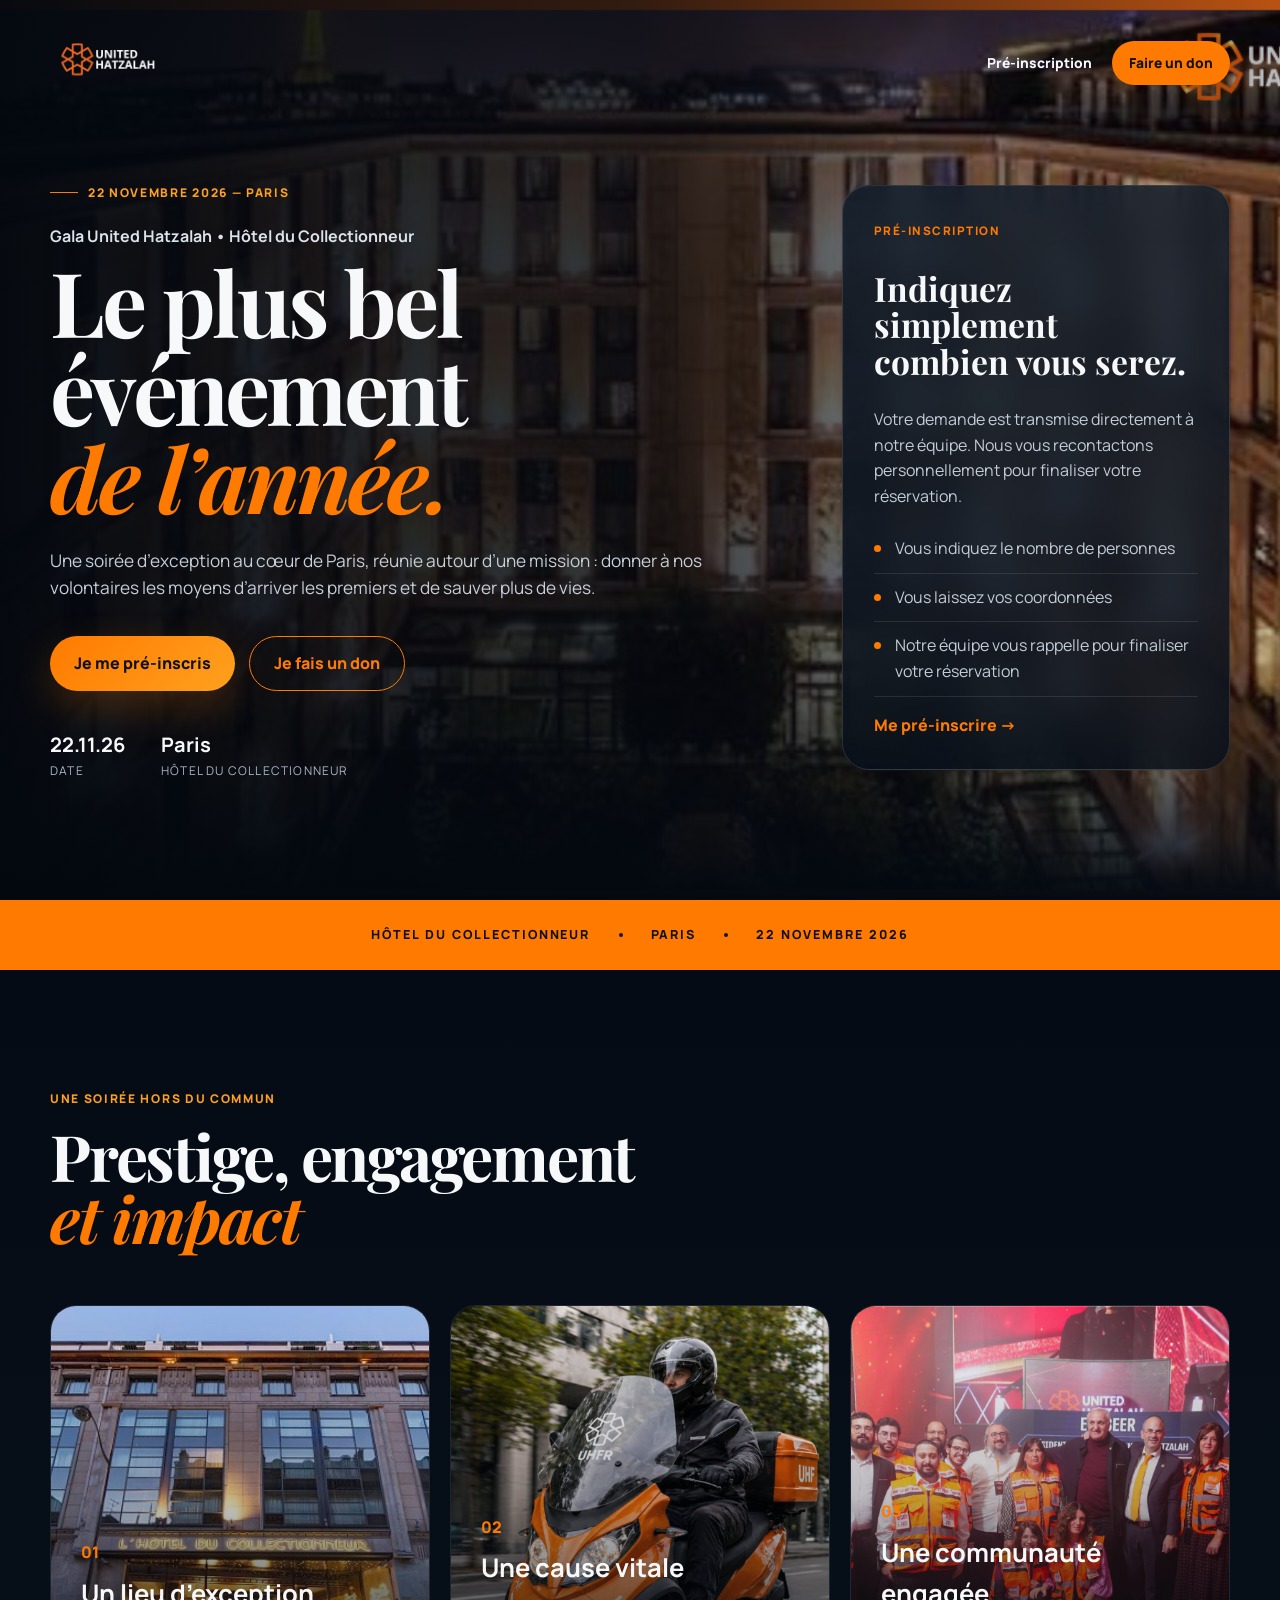
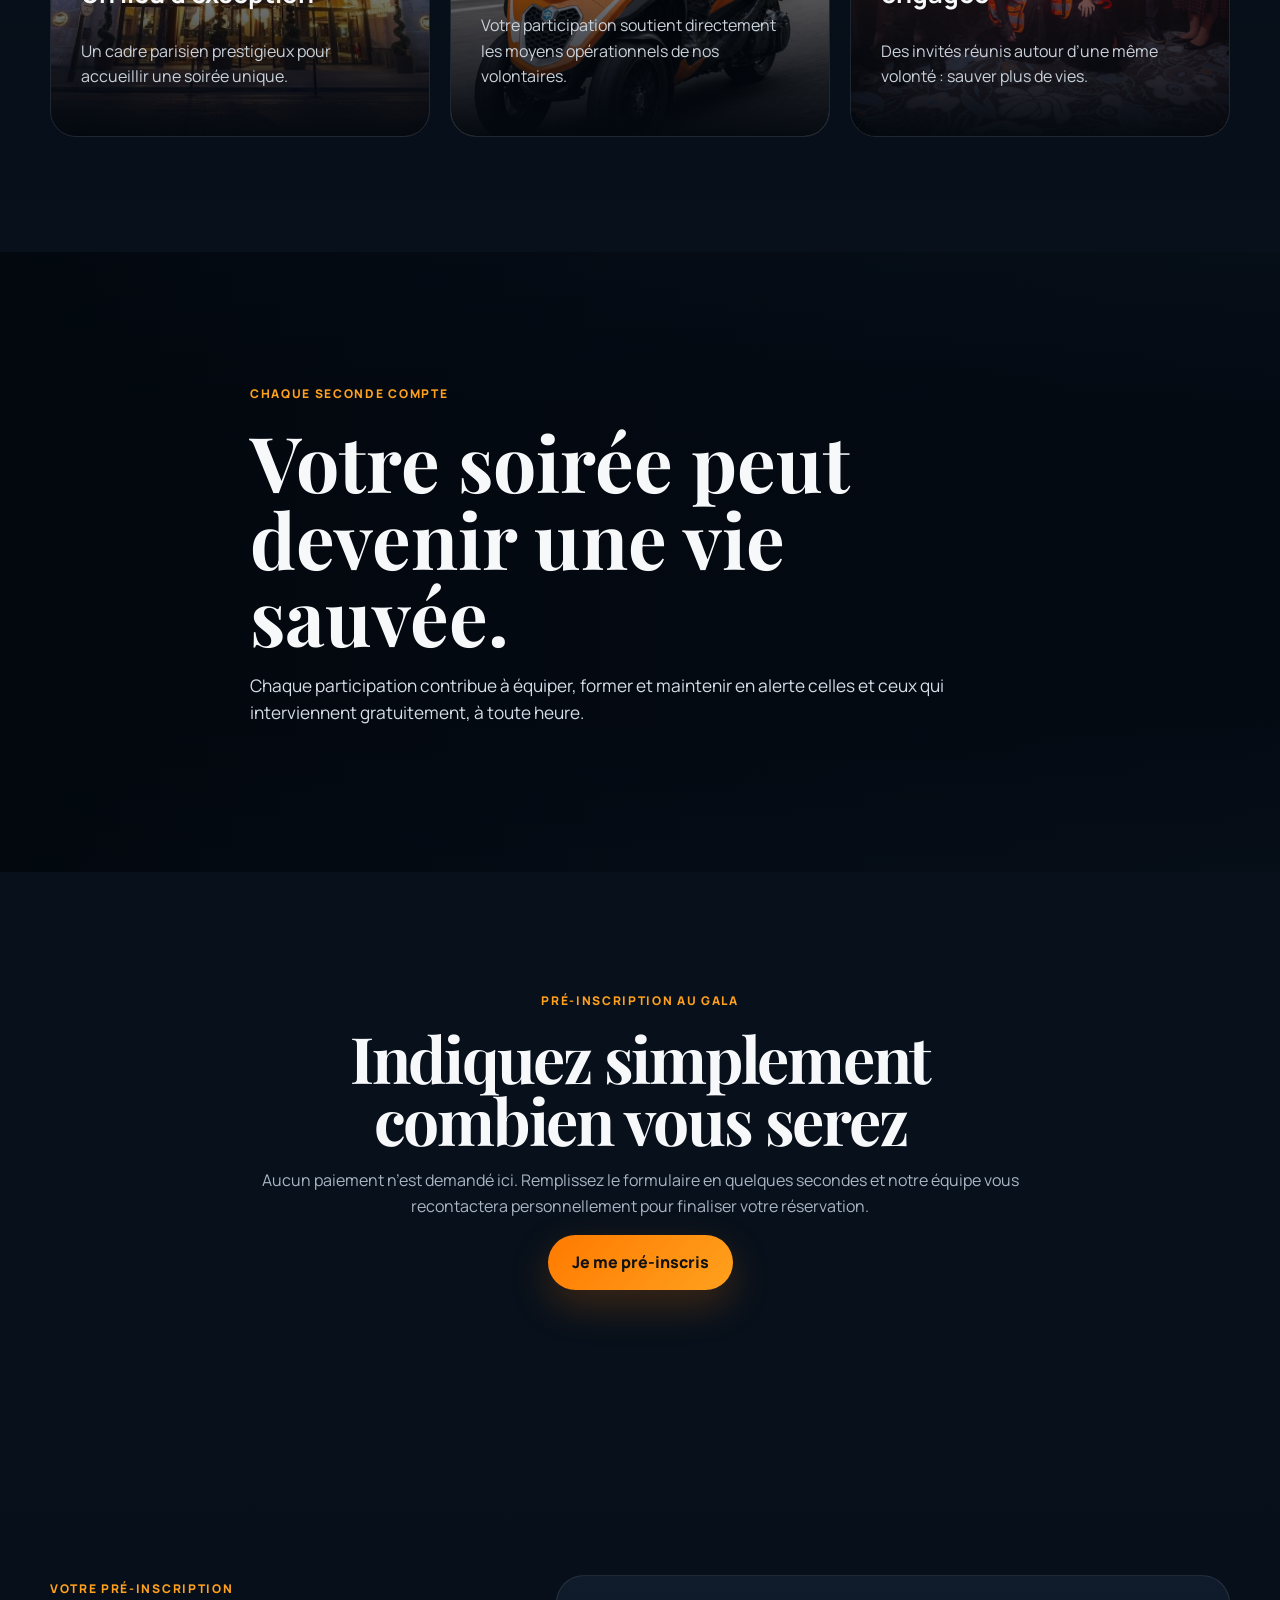
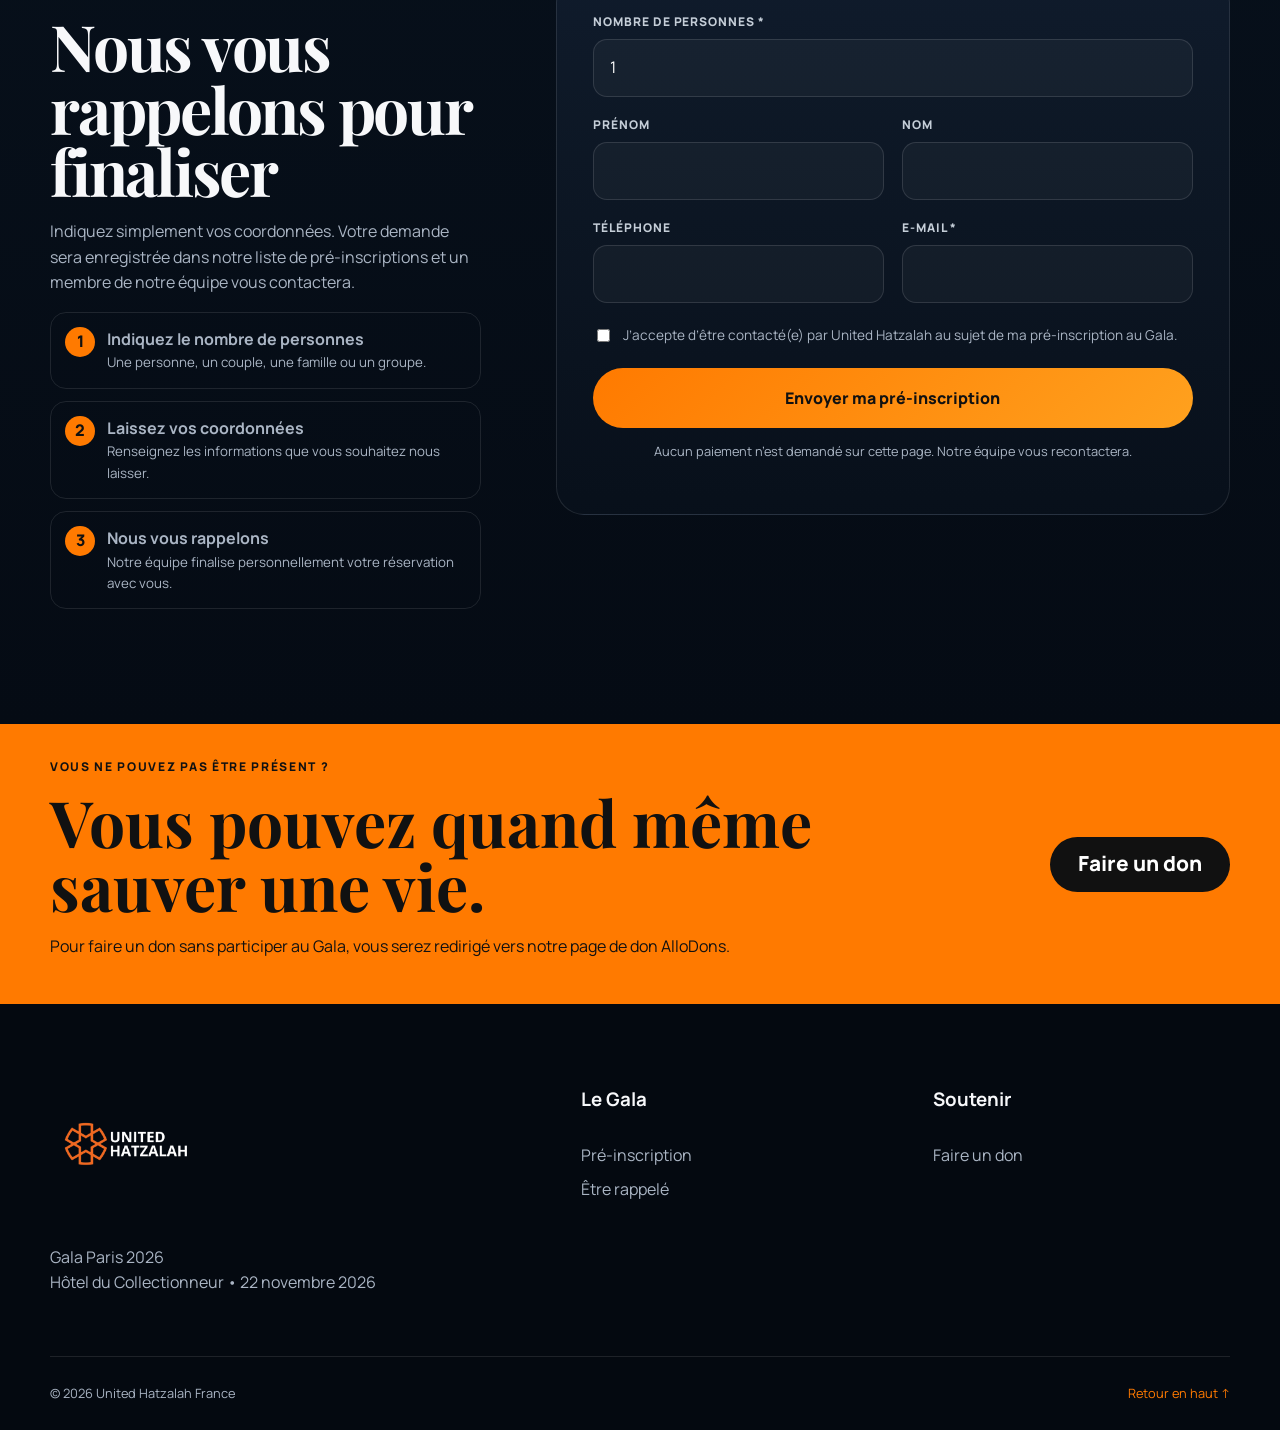
==== commit 43ef4cae: "Add files via upload" ====
--- a/index.html
+++ b/index.html
@@ -3,8 +3,8 @@
 <head>
   <meta charset="UTF-8">
   <meta name="viewport" content="width=device-width, initial-scale=1.0">
-  <meta name="description" content="Gala United Hatzalah Paris — 22 novembre 2026 à l'Hôtel du Collectionneur. Réservation et paiement en ligne.">
-  <title>Gala United Hatzalah Paris — Hôtel du Collectionneur</title>
+  <meta name="description" content="Gala United Hatzalah Paris — 22 novembre 2026 à l'Hôtel du Collectionneur. Pré-inscription en ligne.">
+  <title>Gala United Hatzalah Paris — Pré-inscription</title>
 
   <link rel="icon" href="assets/favicon.png" type="image/png">
 
@@ -12,7 +12,7 @@
   <meta property="og:locale" content="fr_FR">
   <meta property="og:site_name" content="United Hatzalah France">
   <meta property="og:title" content="Gala United Hatzalah Paris — 22 novembre 2026">
-  <meta property="og:description" content="Le plus bel événement de l’année à l’Hôtel du Collectionneur, Paris.">
+  <meta property="og:description" content="Pré-inscrivez-vous au Gala United Hatzalah à l’Hôtel du Collectionneur, Paris.">
   <meta property="og:url" content="https://TON-DOMAINE.fr/">
   <meta property="og:image" content="https://TON-DOMAINE.fr/assets/social-share-gala.jpg">
   <meta property="og:image:width" content="1200">
@@ -29,8 +29,8 @@
     <div class="container header-inner">
       <a class="brand" href="#top"><img src="assets/logo-gala-hatzalah.png" alt="United Hatzalah"></a>
       <nav class="header-nav">
-        <a href="#tarifs">Réserver</a>
-        <a class="nav-don" href="don.html">Faire un don</a>
+        <a href="#reservation">Pré-inscription</a>
+        <a class="nav-don js-allodons" href="#">Faire un don</a>
       </nav>
     </div>
   </header>
@@ -50,26 +50,25 @@
             donner à nos volontaires les moyens d’arriver les premiers et de sauver plus de vies.
           </p>
           <div class="hero-actions">
-            <a class="btn btn-primary" href="#tarifs">Réserver ma place</a>
-            <a class="btn btn-primary btn-outline-orange" href="don.html">Je fais un don</a>
+            <a class="btn btn-primary" href="#reservation">Je me pré-inscris</a>
+            <a class="btn btn-primary btn-outline-orange js-allodons" href="#">Je fais un don</a>
           </div>
           <div class="hero-facts">
             <div><strong>22.11.26</strong><span>Date</span></div>
             <div><strong>Paris</strong><span>Hôtel du Collectionneur</span></div>
-            <div><strong>400 €</strong><span>À partir de</span></div>
           </div>
         </div>
 
         <aside class="hero-panel reveal delay-1">
-          <span class="panel-kicker">VOTRE INVITATION</span>
-          <h2>Réservez. Réglez. Recevez votre invitation.</h2>
-          <p>Après paiement confirmé, vous recevez automatiquement par e-mail :</p>
+          <span class="panel-kicker">PRÉ-INSCRIPTION</span>
+          <h2>Indiquez simplement combien vous serez.</h2>
+          <p>Votre demande est transmise directement à notre équipe. Nous vous recontactons personnellement pour finaliser votre réservation.</p>
           <ul>
-            <li>Votre confirmation de paiement</li>
-            <li>Votre invitation numérique personnalisée</li>
-            <li>Votre reçu fiscal, lorsque votre versement est éligible</li>
+            <li>Vous indiquez le nombre de personnes</li>
+            <li>Vous laissez vos coordonnées</li>
+            <li>Notre équipe vous rappelle pour finaliser votre réservation</li>
           </ul>
-          <a href="#tarifs" class="panel-link">Choisir ma formule →</a>
+          <a href="#reservation" class="panel-link">Me pré-inscrire →</a>
         </aside>
       </div>
     </section>
@@ -121,27 +120,10 @@
     <section class="section offers" id="tarifs">
       <div class="container">
         <div class="section-heading centered reveal">
-          <span class="eyebrow">CHOISISSEZ VOTRE FORMULE</span>
-          <h2>Réservez votre place</h2>
-          <p>Choisissez une formule puis complétez vos informations avant d’accéder au paiement sécurisé.</p>
-        </div>
-
-        <div class="pricing-grid">
-          <button class="price-card select-package" data-key="place" data-label="Place — 400 €">
-            <span>Place</span><strong>400 €</strong><small>1 personne</small><b>Réserver</b>
-          </button>
-          <button class="price-card select-package" data-key="couple" data-label="Couple — 800 €">
-            <span>Couple</span><strong>800 €</strong><small>2 personnes</small><b>Réserver</b>
-          </button>
-          <button class="price-card vip select-package" data-key="vip" data-label="Place VIP — 600 €">
-            <em>VIP</em><span>Place VIP</span><strong>600 €</strong><small>1 personne</small><b>Réserver VIP</b>
-          </button>
-          <button class="price-card select-package" data-key="table" data-label="Table — 4 000 €">
-            <span>Table</span><strong>4 000 €</strong><small>10 personnes</small><b>Réserver la table</b>
-          </button>
-          <button class="price-card vip select-package" data-key="table-vip" data-label="Table VIP — 6 000 €">
-            <em>VIP</em><span>Table VIP</span><strong>6 000 €</strong><small>10 personnes</small><b>Réserver VIP</b>
-          </button>
+          <span class="eyebrow">PRÉ-INSCRIPTION AU GALA</span>
+          <h2>Indiquez simplement combien vous serez</h2>
+          <p>Aucun paiement n’est demandé ici. Remplissez le formulaire en quelques secondes et notre équipe vous recontactera personnellement pour finaliser votre réservation.</p>
+          <a class="btn btn-primary" href="#reservation">Je me pré-inscris</a>
         </div>
       </div>
     </section>
@@ -149,53 +131,35 @@
     <section class="section checkout" id="reservation">
       <div class="container checkout-grid">
         <div class="checkout-copy reveal">
-          <span class="eyebrow">VOTRE RÉSERVATION</span>
-          <h2>Quelques informations avant le paiement</h2>
-          <p>Ces informations serviront à votre confirmation, à votre invitation numérique et, lorsqu’il est applicable, au reçu fiscal.</p>
-
-          <div class="selection-summary">
-            <span>Votre sélection</span>
-            <strong id="selectionText">Aucune formule sélectionnée</strong>
-          </div>
+          <span class="eyebrow">VOTRE PRÉ-INSCRIPTION</span>
+          <h2>Nous vous rappelons pour finaliser</h2>
+          <p>Indiquez simplement vos coordonnées. Votre demande sera enregistrée dans notre liste de pré-inscriptions et un membre de notre équipe vous contactera.</p>
 
           <div class="process-list">
-            <div><span>1</span><p><strong>Réservation</strong><small>Vos informations sont enregistrées.</small></p></div>
-            <div><span>2</span><p><strong>Paiement sécurisé</strong><small>Vous êtes redirigé vers la page de règlement.</small></p></div>
-            <div><span>3</span><p><strong>Confirmation</strong><small>Après paiement confirmé : e-mail + invitation + reçu fiscal si éligible.</small></p></div>
+            <div><span>1</span><p><strong>Indiquez le nombre de personnes</strong><small>Une personne, un couple, une famille ou un groupe.</small></p></div>
+            <div><span>2</span><p><strong>Laissez vos coordonnées</strong><small>Renseignez les informations que vous souhaitez nous laisser.</small></p></div>
+            <div><span>3</span><p><strong>Nous vous rappelons</strong><small>Notre équipe finalise personnellement votre réservation avec vous.</small></p></div>
           </div>
         </div>
 
         <form id="reservationForm" class="registration-form reveal delay-1" novalidate>
-          <input type="hidden" name="formule" id="formule">
           <input type="hidden" name="dateInscription" id="dateInscription">
           <input type="hidden" name="reference" id="reference">
+          <input type="hidden" name="message" value="Pré-inscription Gala 2026 — à rappeler">
 
           <div class="form-grid">
-            <label class="field"><span>Prénom *</span><input type="text" name="prenom" required></label>
-            <label class="field"><span>Nom *</span><input type="text" name="nom" required></label>
-
-            <div class="guest-two full" id="guestTwo" hidden>
-              <div class="guest-head"><strong>Deuxième invité</strong><small>Obligatoire pour la formule couple.</small></div>
-              <div class="guest-grid">
-                <label class="field"><span>Prénom du deuxième invité *</span><input type="text" name="prenomInvite2" id="prenomInvite2"></label>
-                <label class="field"><span>Nom du deuxième invité *</span><input type="text" name="nomInvite2" id="nomInvite2"></label>
-              </div>
-            </div>
-
-            <label class="field"><span>Téléphone *</span><input type="tel" name="telephone" required></label>
-            <label class="field"><span>E-mail *</span><input type="email" name="email" required></label>
-            <label class="field full"><span>Adresse complète *</span><input type="text" name="adresse" required></label>
-            <label class="field"><span>Code postal *</span><input type="text" name="codePostal" required></label>
-            <label class="field"><span>Ville *</span><input type="text" name="ville" required></label>
-            <label class="field full"><span>Société / organisation</span><input type="text" name="societe"></label>
-            <label class="field full"><span>Message ou précision</span><textarea name="message" rows="4"></textarea></label>
+            <label class="field full"><span>Nombre de personnes *</span><input type="number" name="nombrePersonnes" min="1" max="50" step="1" value="1" inputmode="numeric" required></label>
+            <label class="field"><span>Prénom</span><input type="text" name="prenom" autocomplete="given-name"></label>
+            <label class="field"><span>Nom</span><input type="text" name="nom" autocomplete="family-name"></label>
+            <label class="field"><span>Téléphone</span><input type="tel" name="telephone" autocomplete="tel"></label>
+            <label class="field"><span>E-mail *</span><input type="email" name="email" autocomplete="email" required></label>
           </div>
 
-          <label class="consent"><input type="checkbox" name="consentement" value="Oui" required><span>J’accepte d’être contacté(e) au sujet de ma réservation au Gala United Hatzalah.</span></label>
+          <label class="consent"><input type="checkbox" name="consentement" value="Oui" required><span>J’accepte d’être contacté(e) par United Hatzalah au sujet de ma pré-inscription au Gala.</span></label>
 
-          <button class="submit-btn" type="submit"><span>Continuer vers le paiement</span></button>
-          <p class="secure">🔒 Vous serez redirigé vers une page de paiement sécurisée.</p>
-          <p class="form-status" id="formStatus"></p>
+          <button class="submit-btn" type="submit"><span>Envoyer ma pré-inscription</span></button>
+          <p class="secure">Aucun paiement n’est demandé sur cette page. Notre équipe vous recontactera.</p>
+          <p class="form-status" id="formStatus" aria-live="polite"></p>
         </form>
       </div>
     </section>
@@ -205,9 +169,9 @@
         <div>
           <span class="eyebrow dark-eyebrow">VOUS NE POUVEZ PAS ÊTRE PRÉSENT ?</span>
           <h2>Vous pouvez quand même sauver une vie.</h2>
-          <p>Une page dédiée vous permet de soutenir United Hatzalah même sans participer au Gala.</p>
+          <p>Pour faire un don sans participer au Gala, vous serez redirigé vers notre page de don AlloDons.</p>
         </div>
-        <a class="btn btn-dark" href="don.html">Faire un don</a>
+        <a class="btn btn-dark js-allodons" href="#">Faire un don</a>
       </div>
     </section>
   </main>
@@ -218,8 +182,8 @@
         <img src="assets/logo-gala-hatzalah.png" alt="United Hatzalah">
         <p>Gala Paris 2026<br>Hôtel du Collectionneur • 22 novembre 2026</p>
       </div>
-      <div class="footer-column"><h3>Le Gala</h3><a href="#tarifs">Réserver</a><a href="#reservation">Paiement</a></div>
-      <div class="footer-column"><h3>Soutenir</h3><a href="don.html">Faire un don</a></div>
+      <div class="footer-column"><h3>Le Gala</h3><a href="#reservation">Pré-inscription</a><a href="#reservation">Être rappelé</a></div>
+      <div class="footer-column"><h3>Soutenir</h3><a class="js-allodons" href="#">Faire un don</a></div>
     </div>
     <div class="container footer-bottom"><p>© 2026 United Hatzalah France</p><a href="#top">Retour en haut ↑</a></div>
   </footer>
--- a/css/style.css
+++ b/css/style.css
@@ -591,13 +591,14 @@
                                                                                                                                                                                                                               .dark-eyebrow {
                                                                                                                                                                                                                                 color:#111}
 
-  .btn-dark {
+.btn-dark {
   background: #111;
   color: #fff;
   min-width: 180px;
   white-space: nowrap;
-  padding-left: 28px;
-  padding-right: 28px;
+  padding-left: 20px;
+  padding-right: 20px;
+  font-size: 1.3rem;
 }
 
 .site-footer {
@@ -824,3 +825,29 @@
                                                                                                                                                                                                                                                                                                                                             padding:30px}
 
                                                                                                                                                                                                                                                                                                                                           }
+
+/* =========================================================
+   VERSION PRE-INSCRIPTION
+========================================================= */
+.submit-btn:disabled {
+  opacity: .65;
+  cursor: wait;
+}
+
+.registration-form .secure {
+  max-width: 520px;
+  margin: 14px auto 0;
+  line-height: 1.5;
+}
+
+.form-status.success {
+  margin-top: 16px;
+  padding: 14px 16px;
+  border: 1px solid rgba(106,221,153,.35);
+  border-radius: 14px;
+  background: rgba(106,221,153,.07);
+}
+
+.form-status.error {
+  margin-top: 16px;
+}
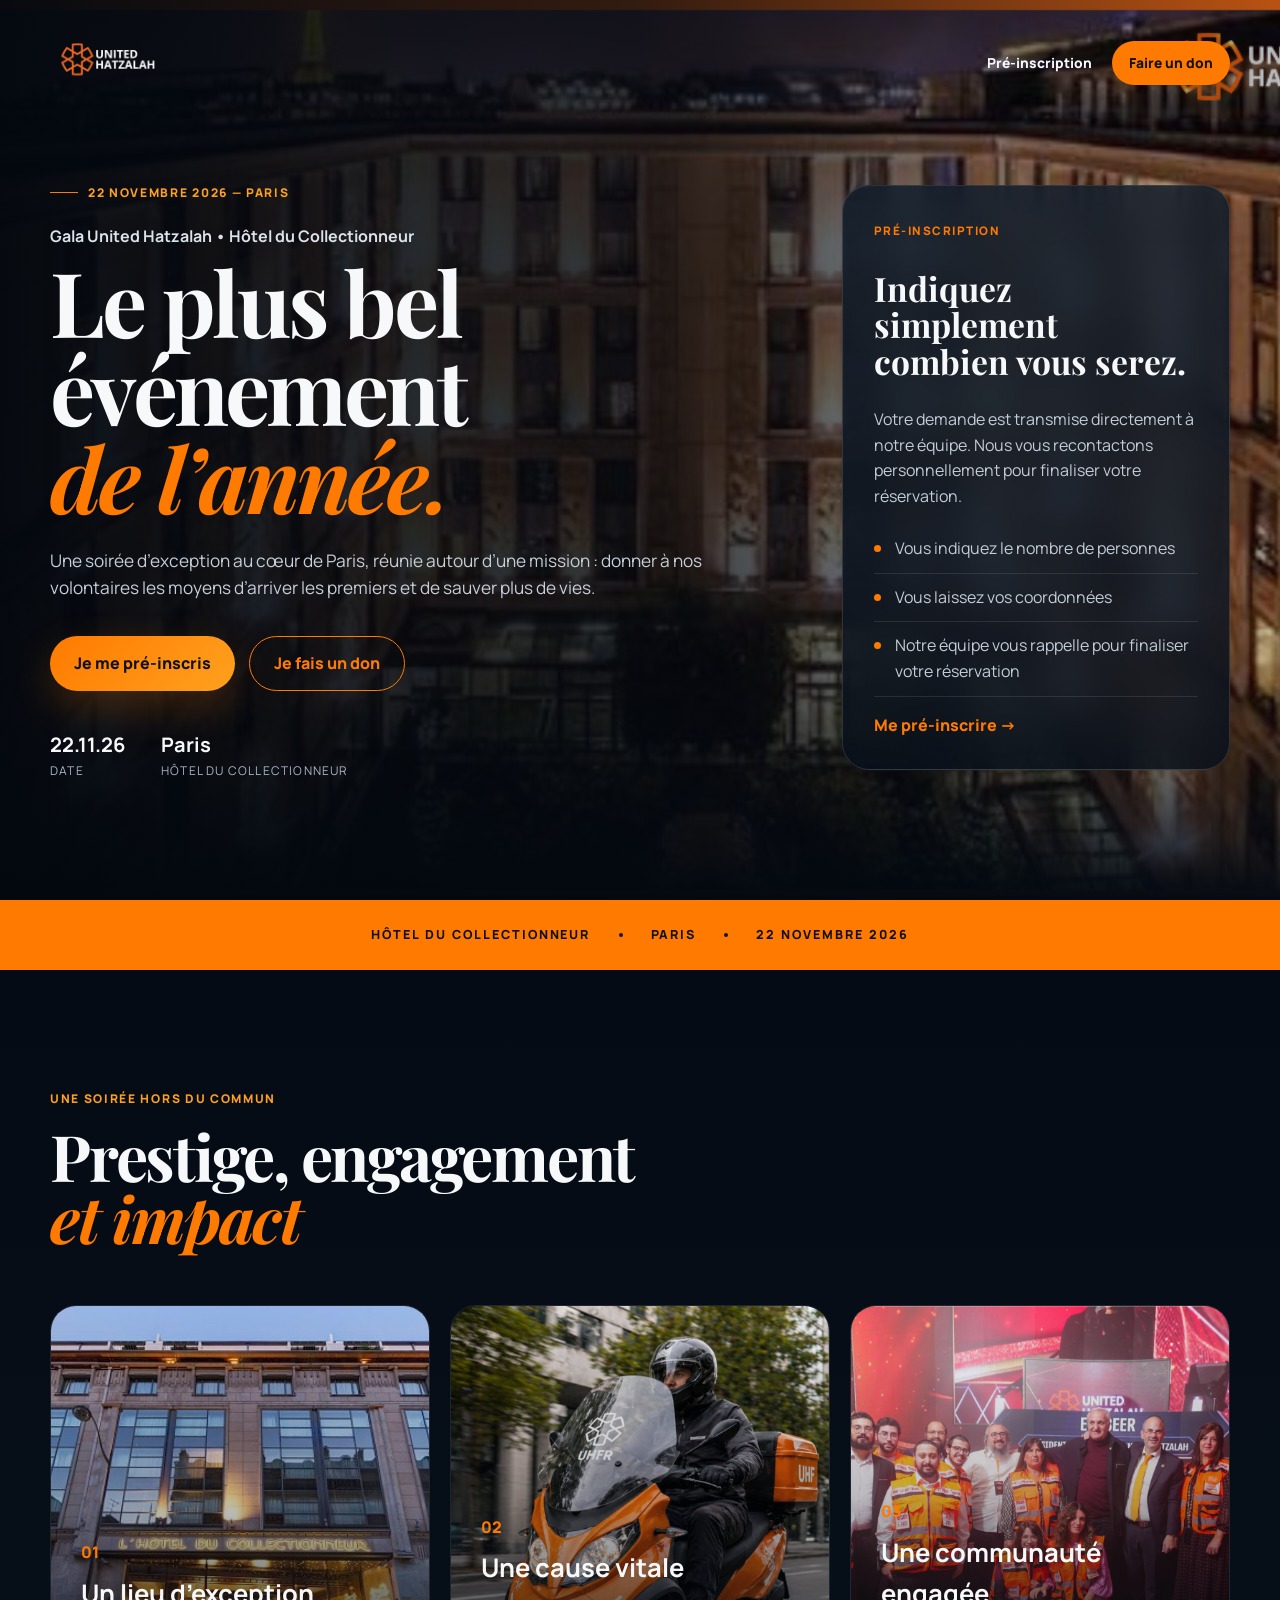
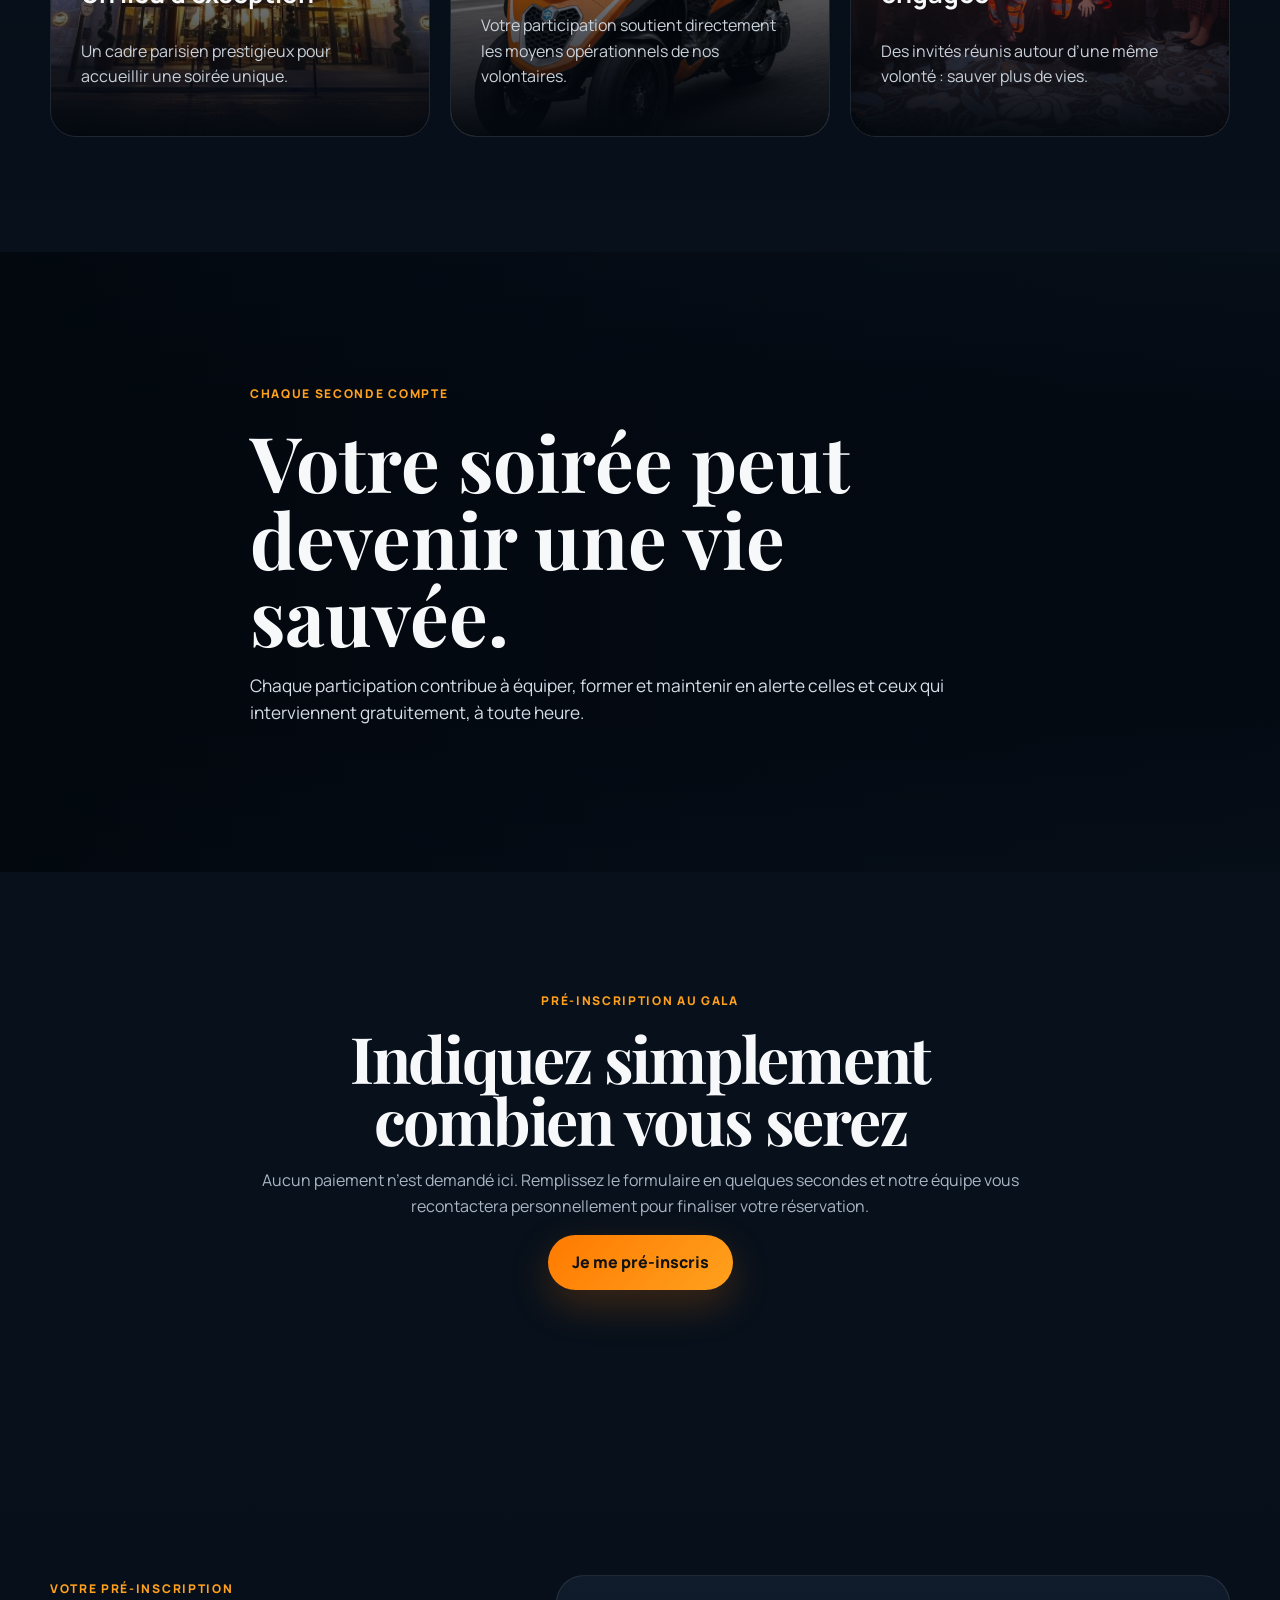
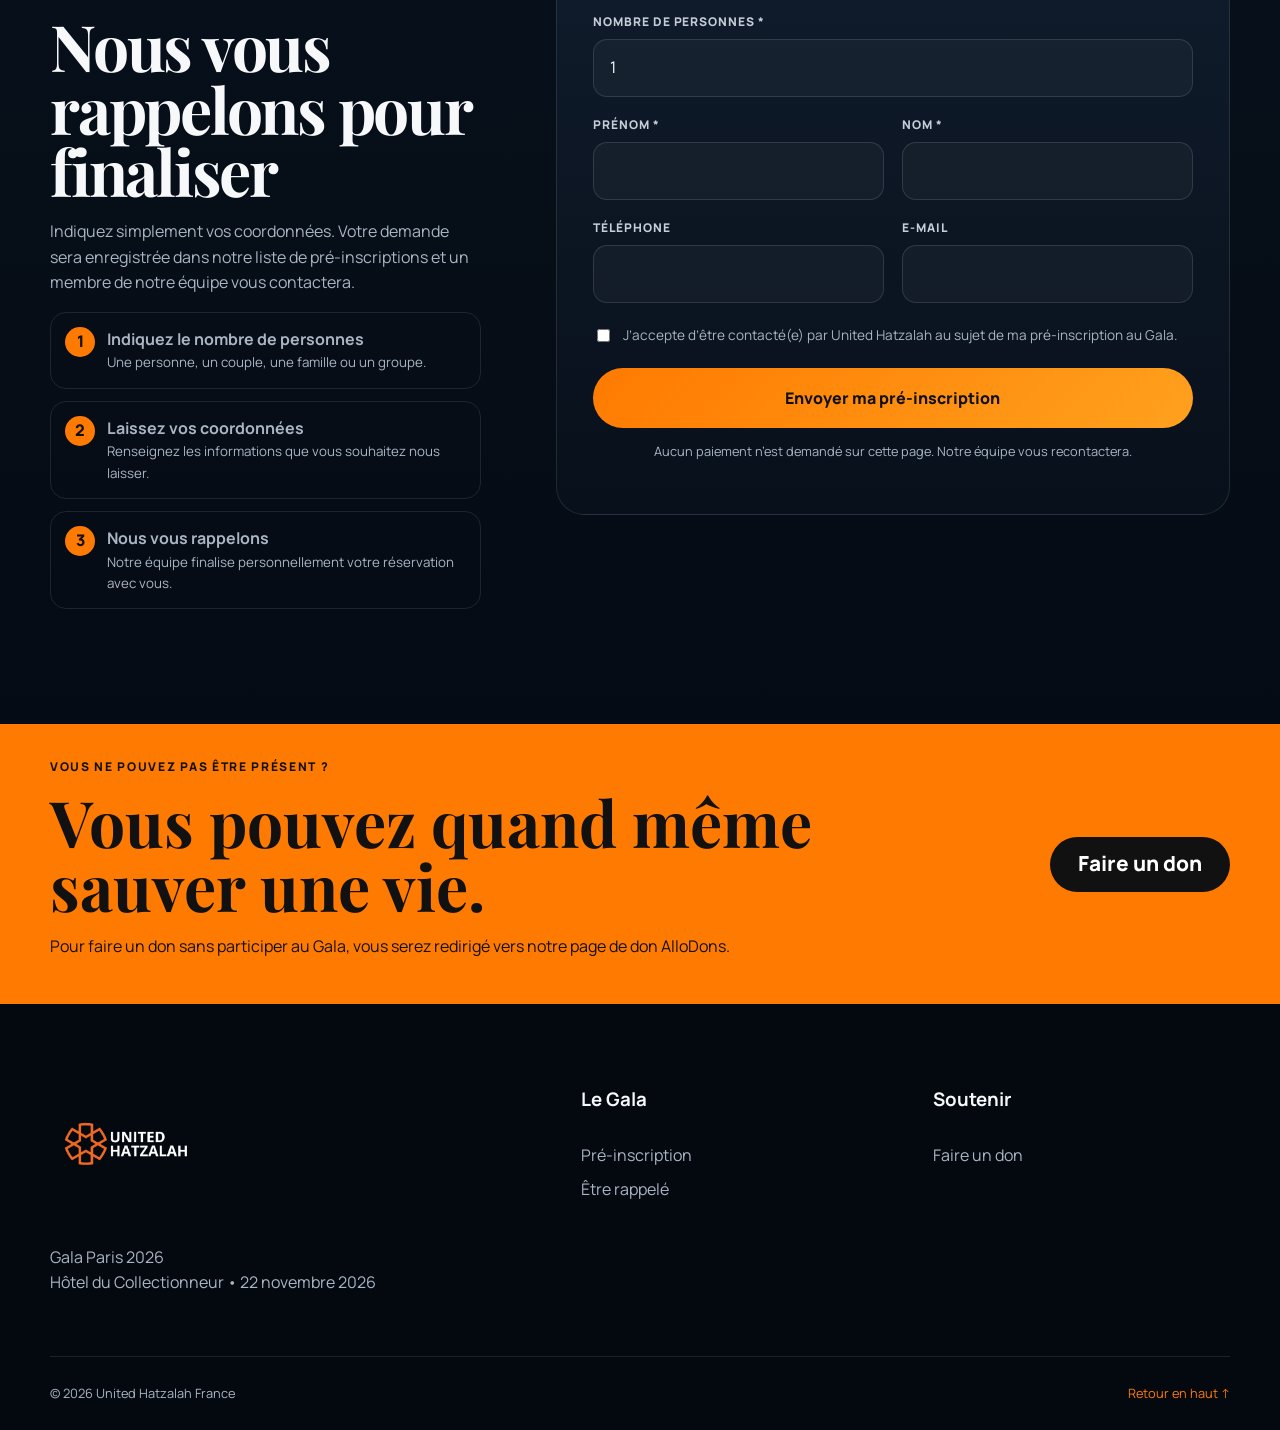
==== commit e931f42f: "Add files via upload" ====
--- a/index.html
+++ b/index.html
@@ -149,10 +149,25 @@
 
           <div class="form-grid">
             <label class="field full"><span>Nombre de personnes *</span><input type="number" name="nombrePersonnes" min="1" max="50" step="1" value="1" inputmode="numeric" required></label>
-            <label class="field"><span>Prénom</span><input type="text" name="prenom" autocomplete="given-name"></label>
-            <label class="field"><span>Nom</span><input type="text" name="nom" autocomplete="family-name"></label>
-            <label class="field"><span>Téléphone</span><input type="tel" name="telephone" autocomplete="tel"></label>
-            <label class="field"><span>E-mail *</span><input type="email" name="email" autocomplete="email" required></label>
+            <label class="field">
+  <span>Prénom *</span>
+  <input type="text" name="prenom" required>
+</label>
+
+<label class="field">
+  <span>Nom *</span>
+  <input type="text" name="nom" required>
+</label>
+
+<label class="field">
+  <span>Téléphone</span>
+  <input type="tel" name="telephone">
+</label>
+
+<label class="field">
+  <span>E-mail</span>
+  <input type="email" name="email">
+</label>
           </div>
 
           <label class="consent"><input type="checkbox" name="consentement" value="Oui" required><span>J’accepte d’être contacté(e) par United Hatzalah au sujet de ma pré-inscription au Gala.</span></label>
